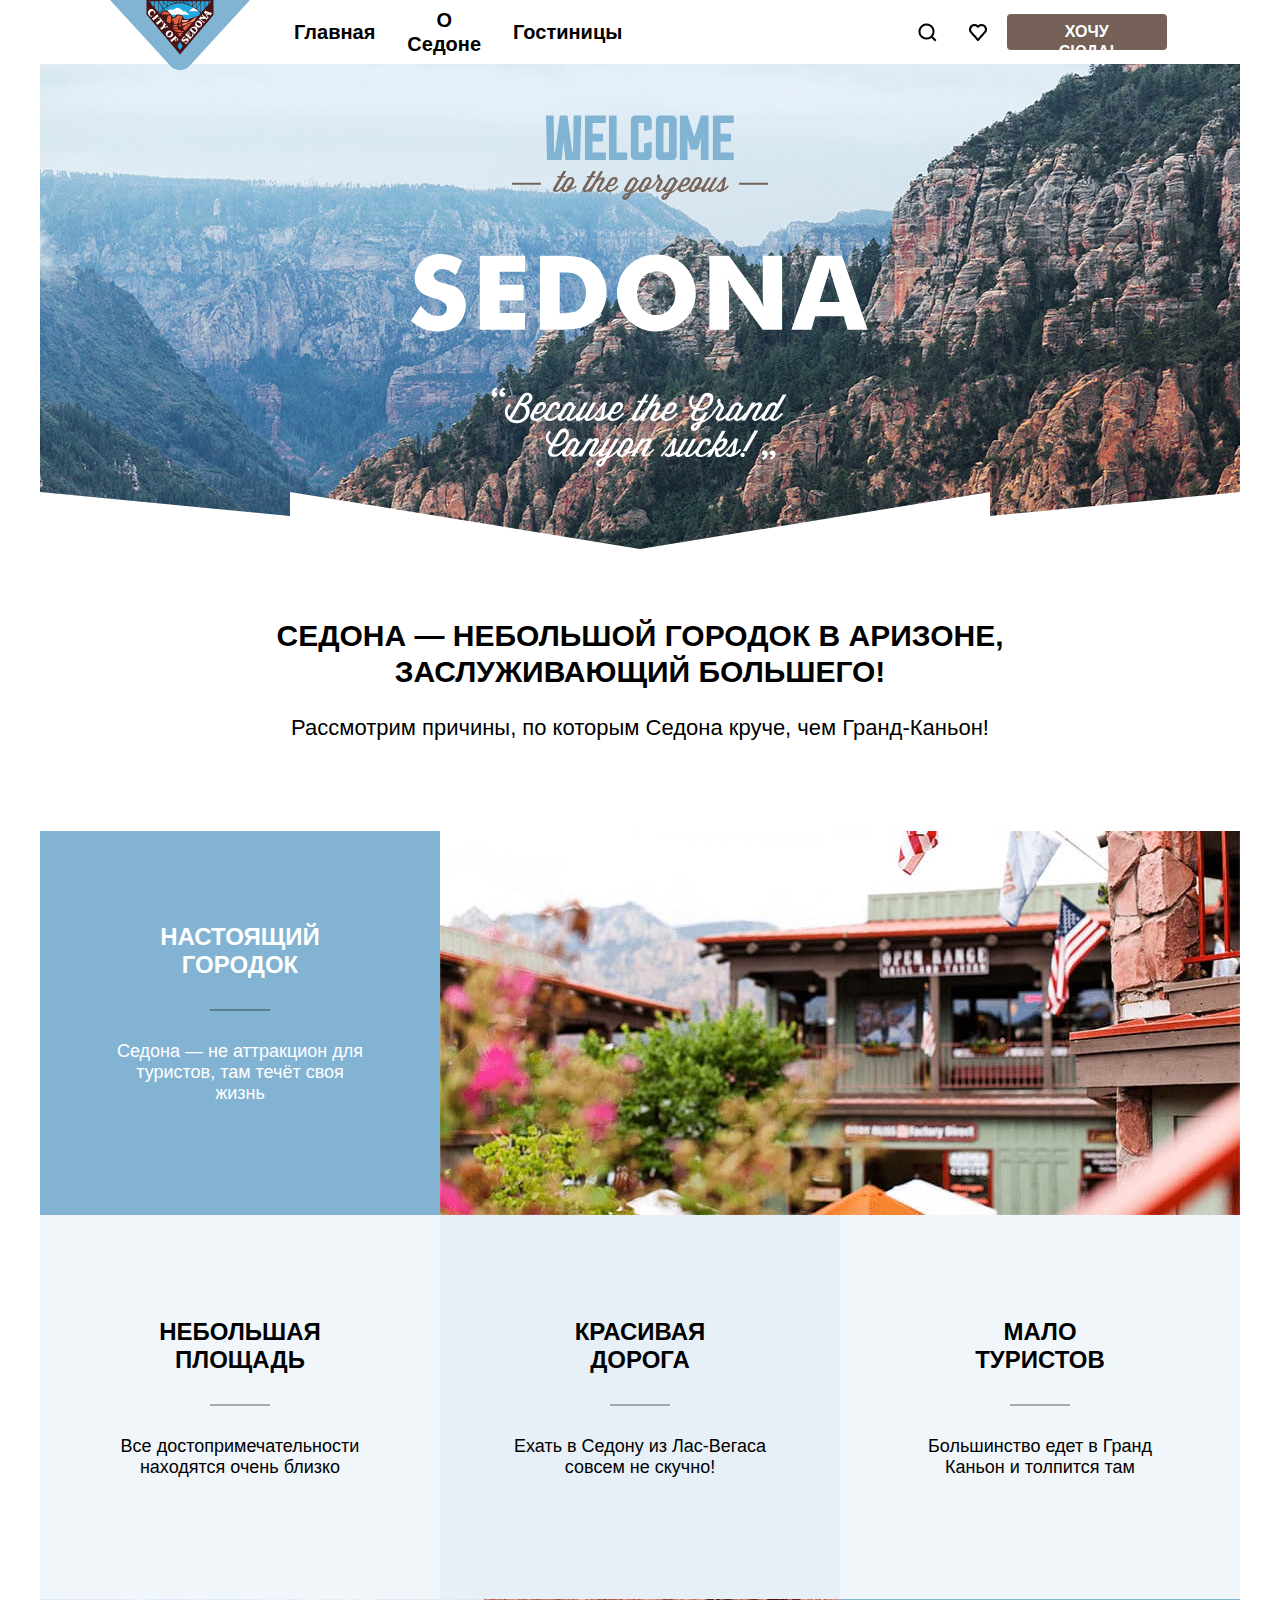
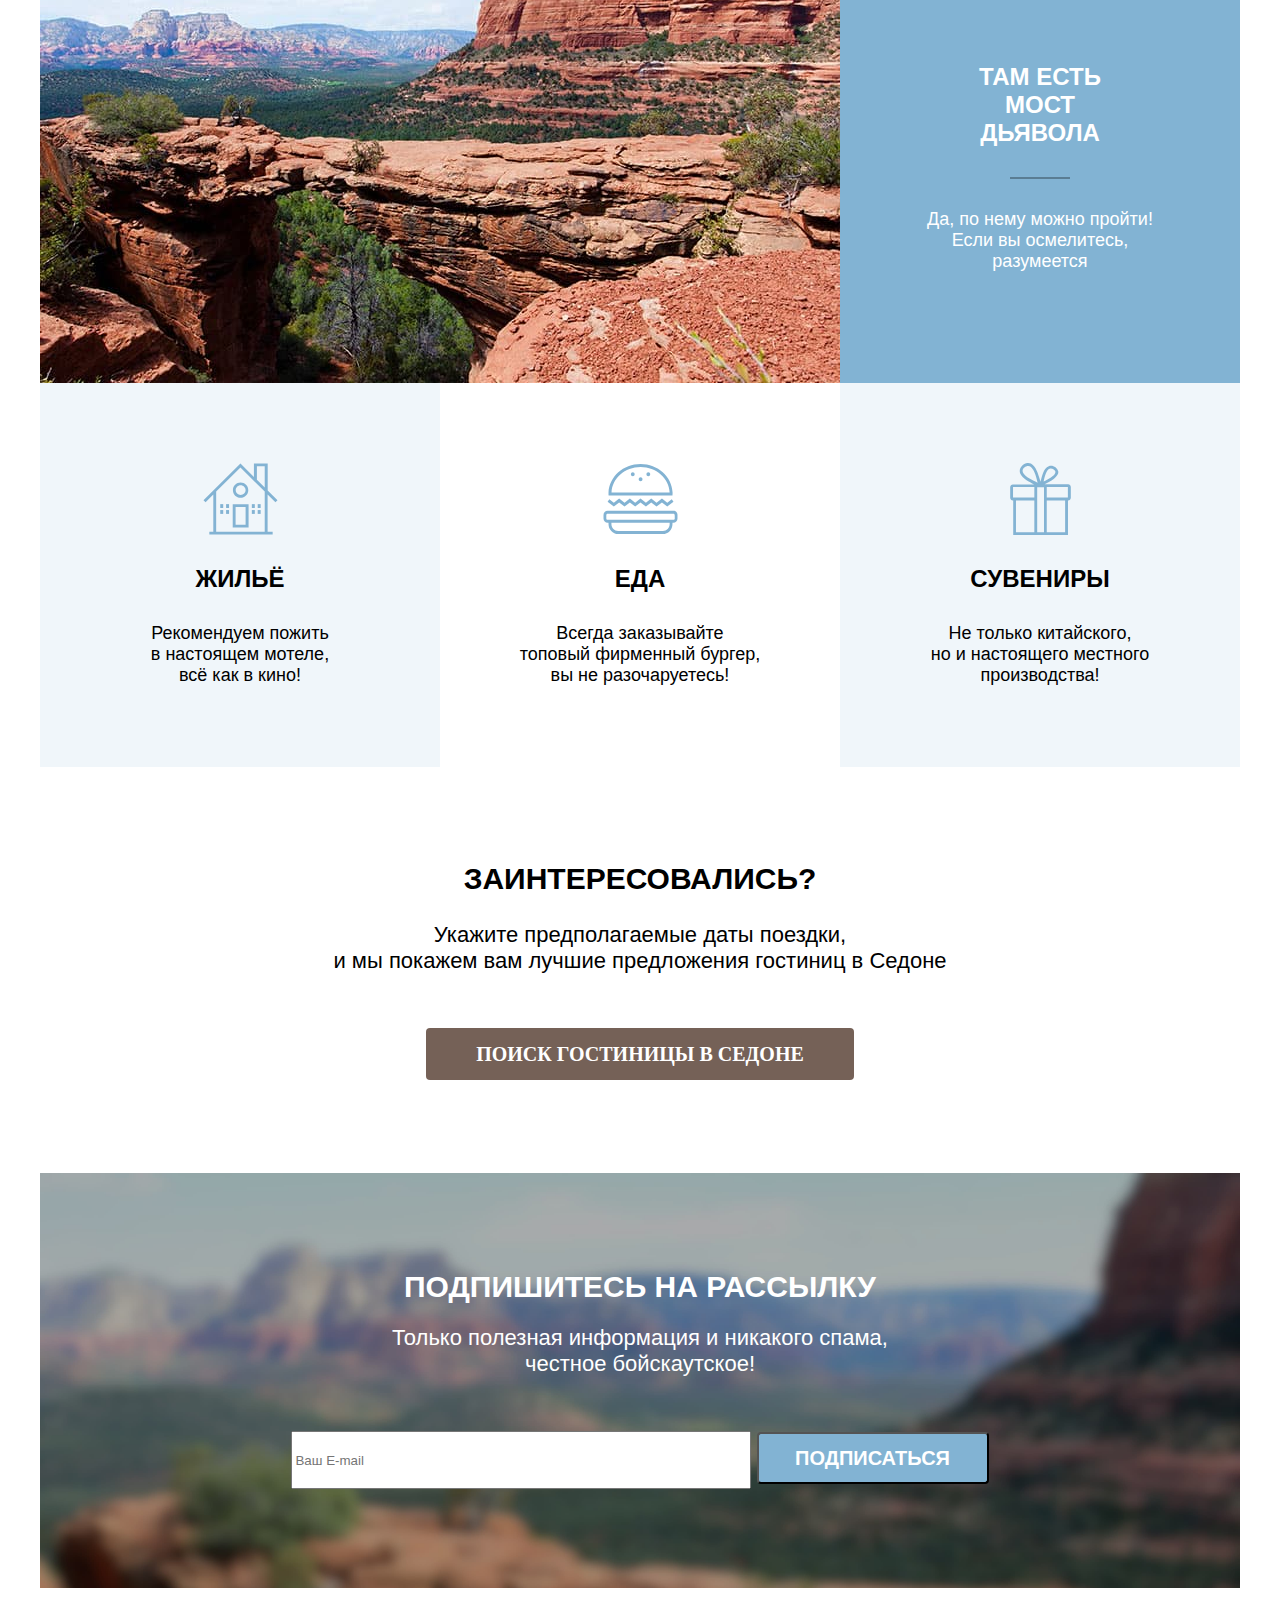
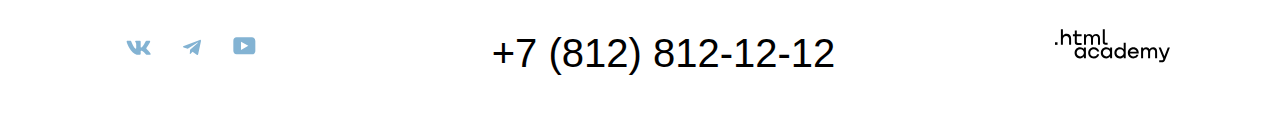
==== index.html @ 22ccc17e "декор" ====
<!DOCTYPE html>
<html lang="ru">

  <head>
    <meta charset="utf-8">
    <title>HTML Academy: Седона</title>
    <link rel="stylesheet" href="styles/styles.css">
  </head>

  <body>
    <div class="container">
      <header class="main-header">
        <nav class="navigation">
          <a class="navigation-logo" href="index.html">
            <img class="page-header-logo" src="images/logo.svg" width="140" height="70" alt="Логотип Седоны">
          </a>
          <ul class="navigation_list">
            <li class="navigation_item">
              <a class="navigation_link navigation_link_current" href="main_page.html">Главная</a>
            </li>
            <li class="navigation_item">
              <a class="navigation_link" href="abot_sedona.html">О Седоне</a>
            </li>
            <li class="navigation_item">
              <a class="navigation_link" href="catalog.html">Гостиницы</a>
            </li>

          </ul>
          <ul class="navigation_list navigation_user">
            <li class="navigation_item">
              <a class="navigation_link" href="#"> <span class="visually-hidden">Поиск</span></a>
            </li>
            <li class="navigation_item">
              <a class="navigation_link" href="#"><span class="visually-hidden">Избранное</span></a>
            </li>
            <li class="navigation_item">
              <a class="button_navigation_link" href="#">ХОЧУ СЮДА!</a>
            </li>

          </ul>
        </nav>
      </header>
      <main class="main-container main_index">
        <div class="page-container">
          <section class="main_index_logo">
            <h1 class="visually-hidden">Седона</h1>
            <img class="logo" src="images/welcome.svg" width="458" height="352" alt="Логотип Седона">
          </section>

          <div class="index-tagline">
            <h2 class="index-colum"> <b>Седона — небольшой городок в Аризоне,<br>
                заслуживающий большего!</b>
              <h2 class="index-colum-description">
                <p class="reason">Рассмотрим причины, по которым Седона круче, чем Гранд-Каньон!</p>
          </div>


          <section class="advantages">
            <h2 class="visually-hidden">Преимущества</h2>
            <ul class="advantages_list">

              <li class="advantages_item">
                <div class="real-city">
                  <h3 class="advantages-title-city">Настоящий городок</h3>
                  <div class="line"></div>
                  <p class="advantages_description-city">Седона — не аттракцион для <br> туристов, там течёт своя<br> жизнь
                  </p>
                </div>
                <img class="photo_of_sedona" src="images/photo_sedona.jpg" width="800" height="384"
                  alt="фото городка Седоны">
              </li>



              <li class="advantages_item little-square">
                <h3 class="advantages-title">Небольшая площадь</h3>
                <div class="line"></div>
                <p class="advantages_description">Все достопримечательности <br> находятся очень близко</p>
              </li>


              <li class="advantages_item road_advantages">
                <h3 class="advantages-title">Красивая дорога</h3>
                <div class="line"></div>
                <p class="advantages_description">Ехать в Седону из Лас-Вегаса <br> совсем не скучно!</p>
              </li>


              <li class="advantages_item ">
                <div class="tourists">
                  <h3 class="advantages-title">Мало туристов</h3>
                  <div class="line"></div>
                  <p class="advantages_description">Большинство едет в Гранд <br> Каньон и толпится там</p>
                </div>


              </li>




              <li class="advantages_item ">
                <img class="photo_of_canyon" src="images/photo_canyon.jpg" width="800" height="384"
                  alt="Фото  большого каньона">
                <div class="devil-bridge">
                  <h3 class="advantages-title-bridge">Там есть <br> мост дьявола</h3>
                  <div class="line"></div>
                  <p class="advantages_description-bridge">Да, по нему можно пройти!<br> Если вы осмелитесь,<br> разумеется</p>
                </div>
              </li>


              <li class="advantages_item housing">
                <img class="housing-icon" src="images/housing.svg" width="75px" height="72px">
                <h3 class="advantages-title-housing">Жильё</h3>
                <p class="advantages_description-housing">Рекомендуем пожить <br> в настоящем мотеле,<br> всё как в кино!</p>
              </li>


              <li class="advantages_item meel">
                <img class="meel-icon" src="images/food.svg" width="75px" height="72px">
                <h3 class="advantages-title-meel">Еда</h3>
                <p class="advantages_description-meel">Всегда заказывайте <br> топовый фирменный бургер,<br> вы не
                  разочаруетесь!
                </p>
              </li>

              <li class="advantages_item souvenir">
                <img class="souvenir-icon" src="images/souvenir.svg" width="75px" height="72px">
                <h3 class="advantages-title-souvenir">Сувениры</h3>
                <p class="advantages_description-souvenir">Не только китайского,<br> но и настоящего местного <br> производства!
                </p>
              </li>


            </ul>
          </section>
          <section class="button_search">
            <div class="index-colum"><b>Заинтересовались?</b></div>
            <div class="index-colum-description">Укажите предполагаемые даты поездки,<br> и мы покажем вам лучшие
              предложения гостиниц в Седоне</div>
            <a class="button_search_link" href="#">ПОИСК ГОСТИНИЦЫ В СЕДОНЕ</a>

          </section>

        </div>
    </div>
    </main>
    <footer class="page_footer">
      <section class="newsletter">
        <h2 class="page_footer_title">Подпишитесь на рассылку</h2>
        <p class="page_footer_description">Только полезная информация и никакого спама,<br> честное бойскаутское!</p>
        <form class="newsletter_form" action="https://echo.htmlacademy.ru/" method="post">
          <label for="newsletter-email"></label>
          <input class="field" placeholder="Ваш E-mail" type="email" name="newsletter-email" id="newsletter-email"
            required style="width:452px; height:52px;">
          <button class="button newsletter-button" type="submit">
            <span class="button-subscribe">Подписаться</span>
          </button>
        </form>

      </section>
      <div class="footer-contacts">
        <section class="contacts">
          <h2 class="page_footer_title visually-hidden">Контакты</h2>
          <ul class="contacts_list">
            <li class="contacts_item">
              <a class="navigation_link" href="#">
              <svg class="navigation-icon" aria-hidden="true" focusable="false" width="25" height="15" xmlns="http://www.w3.org/2000/svg">
                <path fill-rule="evenodd" clip-rule="evenodd" d="M24.1164 1.80445C24.2824 1.25845 24.1164 0.856445 23.3214 0.856445H20.6964C20.0284 0.856445 19.7204 1.20345 19.5534 1.58645C19.5534 1.58645 18.2184 4.78245 16.3274 6.85845C15.7154 7.46045 15.4374 7.65145 15.1034 7.65145C14.9364 7.65145 14.6854 7.46045 14.6854 6.91345V1.80445C14.6854 1.14845 14.5014 0.856445 13.9454 0.856445H9.81738C9.40038 0.856445 9.14938 1.16045 9.14938 1.44945C9.14938 2.07045 10.0954 2.21445 10.1924 3.96245V7.76045C10.1924 8.59345 10.0394 8.74444 9.70538 8.74444C8.81538 8.74444 6.65038 5.53345 5.36538 1.85945C5.11638 1.14445 4.86438 0.856445 4.19338 0.856445H1.56638C0.816382 0.856445 0.666382 1.20345 0.666382 1.58645C0.666382 2.26845 1.55638 5.65645 4.81138 10.1374C6.98138 13.1974 10.0364 14.8564 12.8194 14.8564C14.4884 14.8564 14.6944 14.4884 14.6944 13.8534V11.5404C14.6944 10.8034 14.8524 10.6564 15.3814 10.6564C15.7714 10.6564 16.4384 10.8484 17.9964 12.3234C19.7764 14.0724 20.0694 14.8564 21.0714 14.8564H23.6964C24.4464 14.8564 24.8224 14.4884 24.6064 13.7604C24.3684 13.0364 23.5184 11.9854 22.3914 10.7384C21.7794 10.0284 20.8614 9.26345 20.5824 8.88045C20.1934 8.38945 20.3044 8.17044 20.5824 7.73345C20.5824 7.73345 23.7824 3.30745 24.1154 1.80445H24.1164Z" fill="#83B3D3"/>
              </svg><span class="visually-hidden">ВК</span></a>
            </li>
            <li class="contacts_item">
              <a class="navigation_link" href="#">
              <svg class="navigation-icon" aria-hidden="true" focusable="false" width="18" height="16" xmlns="http://www.w3.org/2000/svg">
                <path d="M16.785 0.955705L0.840489 7.1042C-0.247661 7.54126 -0.241365 8.14828 0.640845 8.41897L4.73445 9.69597L14.2058 3.72014C14.6537 3.44766 15.0629 3.59424 14.7265 3.89281L7.05283 10.8183H7.05103L7.05283 10.8192L6.77045 15.0387C7.18413 15.0387 7.36669 14.8489 7.59871 14.625L9.58705 12.6915L13.7229 15.7464C14.4855 16.1664 15.0332 15.9506 15.2229 15.0405L17.9379 2.2453C18.2158 1.13107 17.5126 0.626562 16.785 0.955705Z" fill="#83B3D3"/>
              </svg><span class="visually-hidden">Телеграм</span></a>
            </li>
            <li class="contacts_item">
              <a class="navigation_link" href="#">
              <svg class="navigation-icon" aria-hidden="true" focusable="false" width="23" height="18" xmlns="http://www.w3.org/2000/svg">
                <path d="M18.9402 0.356445H3.50738C1.64668 0.356445 0.333252 1.9502 0.333252 3.75645V13.8502C0.333252 15.7627 1.64668 17.3564 3.50738 17.3564H19.1591C20.8009 17.3564 22.3333 15.7627 22.3333 13.9564V3.75645C22.1143 1.9502 20.8009 0.356445 18.9402 0.356445ZM7.99494 12.8939V4.81894L15.3283 8.85645L7.99494 12.8939Z" fill="#83B3D3"/>
              </svg><span class="visually-hidden">Ютуб</span></a>
            </li>

          </ul>
        </section>
        <section class="number">
          <h2 class="numer_phone visually-hidden">Контактный телефон</h2>
          <a class="contacts_phone" href="tel:+7812812-12-12">+7 (812) 812-12-12</a>
        </section>
        <section class="made_in">
          <h2 class="email visually-hidden">Создатель сайта</h2>
          <a href="https://htmlacademy.ru">
          <svg class="navigation-icon-academy" aria-hidden="true" focusable="false" width="115" height="34" xmlns="http://www.w3.org/2000/svg">
            <path d="M0 13.2564V15.8564H2.5V13.2564H0Z" fill="black"/>
<path d="M11.6 4.85645C10 4.85645 8.8 5.55645 8 6.55645H7.9V0.356445H5.9V15.8564H7.9V10.5564C7.9 8.45645 9.2 6.95645 11.2 6.95645C13 6.95645 14.1 8.35645 14.1 10.1564V15.8564H16.1V9.75644C16.2 6.75644 14.3 4.85645 11.6 4.85645Z" fill="black"/>
<path d="M26.6 5.15645H21.8V1.45645H19.8V5.25645H17.9V7.25645H19.8V13.2564C19.8 14.9564 20.8 15.9564 22.5 15.9564H26.6V13.9564H22.9C22.2 13.9564 21.8 13.5564 21.8 12.8564V7.15645H26.6V5.15645Z" fill="black"/>
<path d="M41.1 4.95645C39.5 4.95645 38.2 5.75644 37.6 7.05645H37.5C36.9 5.85645 35.7 4.95645 34.1 4.95645C32.7 4.95645 31.6 5.75645 31 6.75645H30.9V5.15645H29V15.7564H31V10.3564C31 8.35645 32 6.85645 33.6 6.85645C35.1 6.85645 36 7.85645 36 9.45645V15.7564H38V10.1564C38 7.75645 39.4 6.85645 40.6 6.85645C42.1 6.85645 43 7.85645 43 9.45645V15.7564H45V9.25644C45.1 6.75644 43.6 4.95645 41.1 4.95645Z" fill="black"/>
<path d="M47.8 13.0564C47.8 14.7564 48.8 15.7564 50.6 15.7564H52.6V13.7564H50.9C50.2 13.7564 49.8 13.3564 49.8 12.6564V0.356445H47.8V13.0564Z" fill="black"/>
<path d="M28.9 20.0564C28 18.9564 26.7 18.2564 25 18.2564C21.9 18.2564 19.6 20.5564 19.6 23.8564C19.6 27.1564 21.9 29.4564 25 29.4564C26.8 29.4564 28 28.6564 28.8 27.5564H28.9V29.1564H30.9V18.5564H28.9V20.0564ZM25.3 27.4564C23.1 27.4564 21.7 25.8564 21.7 23.8564C21.7 21.8564 23.1 20.2564 25.3 20.2564C27.5 20.2564 28.9 21.8564 28.9 23.8564C28.9 25.7564 27.5 27.4564 25.3 27.4564Z" fill="black"/>
<path d="M44.2 22.3564C43.7 19.9564 41.6 18.2564 38.8 18.2564C35.4 18.2564 33.2 20.7564 33.2 23.8564C33.2 26.9564 35.4 29.4564 38.8 29.4564C41.6 29.4564 43.7 27.6564 44.2 25.2564H42.1C41.7 26.5564 40.4 27.5564 38.8 27.5564C36.6 27.5564 35.2 25.9564 35.2 23.9564C35.2 21.9564 36.6 20.3564 38.8 20.3564C40.4 20.3564 41.6 21.3564 42.1 22.5564H44.2V22.3564Z" fill="black"/>
<path d="M55.1 20.0564C54.2 18.9564 52.9 18.2564 51.2 18.2564C48.1 18.2564 45.8 20.5564 45.8 23.8564C45.8 27.1564 48.1 29.4564 51.2 29.4564C53 29.4564 54.2 28.6564 55 27.5564H55.1V29.1564H57.1V18.5564H55.1V20.0564ZM51.5 27.4564C49.3 27.4564 47.9 25.8564 47.9 23.8564C47.9 21.8564 49.3 20.2564 51.5 20.2564C53.7 20.2564 55.1 21.8564 55.1 23.8564C55.1 25.7564 53.6 27.4564 51.5 27.4564Z" fill="black"/>
<path d="M68.7 20.1564C67.8 19.0564 66.5 18.2564 64.8 18.2564C61.7 18.2564 59.4 20.5564 59.4 23.8564C59.4 27.1564 61.6 29.4564 64.8 29.4564C66.5 29.4564 67.8 28.6564 68.6 27.6564H68.7V29.1564H70.7V13.7564H68.7V20.1564ZM65.1 27.4564C62.9 27.4564 61.5 25.8564 61.5 23.8564C61.5 21.8564 62.9 20.2564 65.1 20.2564C67.3 20.2564 68.7 21.8564 68.7 23.8564C68.6 25.8564 67.2 27.4564 65.1 27.4564Z" fill="black"/>
<path d="M78.3 18.2564C75 18.2564 72.8 20.7564 72.8 23.8564C72.8 26.8564 74.9 29.4564 78.3 29.4564C80.8 29.4564 82.8 28.1564 83.5 25.8564H81.4C80.9 26.8564 79.8 27.4564 78.4 27.4564C76.5 27.4564 75.1 26.1564 75 24.5564H83.8C84 20.9564 81.8 18.2564 78.3 18.2564ZM78.3 20.1564C80 20.1564 81.3 21.1564 81.6 22.7564H75.1C75.4 21.2564 76.6 20.1564 78.3 20.1564Z" fill="black"/>
<path d="M98.2 18.2564C96.6 18.2564 95.3 19.0564 94.6 20.2564H94.5C93.9 19.0564 92.7 18.2564 91.1 18.2564C89.7 18.2564 88.6 18.9564 88 20.0564V18.5564H86.1V29.1564H88.1V23.7564C88.1 21.7564 89.1 20.3564 90.7 20.2564C92.2 20.2564 93.1 21.2564 93.1 22.8564V29.1564H95.1V23.5564C95.1 21.1564 96.5 20.2564 97.7 20.2564C99.2 20.2564 100.1 21.2564 100.1 22.8564V29.1564H102.1V22.6564C102.2 20.0564 100.7 18.2564 98.2 18.2564Z" fill="black"/>
<path d="M109.4 27.3564L105.8 18.4564H103.6L108.4 30.0564C108.1 30.9564 107.7 31.2564 106.7 31.2564H104.2V33.2564H106.7C108.5 33.2564 109.5 32.4564 110.2 30.6564L114.9 18.4564H112.8L109.4 27.3564Z" fill="black"/>
          </svg><span class="visually-hidden">https://htmlacademy.ru</span></a>

        </section>
      </div>

    </footer>
    </div>





  </body>

</html>
---- styles/styles.css ----
@font-face {
  font-family: "PT Sans";
  font-style: normal;
  font-weight: 400;

  src: url("../fonts/ptsans-400.woff2") format("woff2");
  font-display: swap;

}

@font-face {
  font-family: "PT Sans";
  font-style: normal;
  font-weight: 700;
  src: url("../fonts/ptsans-700.woff2") format("woff2");
  font-display: swap;
}

html {
  height: 100%;
}

body {
  font-family: "PT Sans", sans-serif;
  font-size: 18px;
  line-height: 21px;
  color: black;
  background: white;
  display: flex;
  flex-direction: column;
  margin: 0;
  min-height: 100%;
}

.main-container {
  flex-grow: 1;
}

.container {
  margin: 0 auto;
  width: 1200px;
}

.main-header {
  background: white;
  color: black;
  display: flex;
  width: 1200px;
  height: 64px;
  justify-content: space-between;
}

.visually-hidden {
  position: absolute;
  width: 1px;
  height: 1px;
  margin: -1px;
  padding: 0;
  border: 0;
  clip: rect(0 0 0 0);
  overflow: hidden;
}

.navigation {
  display: flex;
  width: 1200px;
}

.navigation-logo {
  display: block;
  margin-right: 44px;
  margin-left: 70px;


}

.navigation_list {
  padding: 20px 0px 20px 0px;
  margin: 0;
  width: 339px;
  display: flex;
  justify-content: space-around;
  align-items: center;
  margin-right: auto;
  list-style-type: none;
}

.navigation_user {
  padding: 24px 0px 24px 0px;
  margin-left: auto;
  width: 268px;
  margin-right: 70px;


}

.navigation_user .navigation_link {
  min-width: 44px;
  min-height: 64px;
}

.navigation_link {
  font-family: "PT Sans", sans-serif;
  font-size: 20px;
  font-weight: 700;
  line-height: 24px;
  color: inherit;
  text-decoration: none;
  text-transform: capitalize;
  background-color: white;
  text-align: center;
  display: block;
  margin: 20px 16px;
}

.navigation_link_current {
  margin-left: 0px;
}

.navigation_user .navigation_item:nth-child(1) .navigation_link {
  background-image: url("/images/Vector_search.png");
  background-repeat: no-repeat;
  background-position: center;
  padding: 0;
  margin: 0;

}

.navigation_user .navigation_item:nth-child(2) .navigation_link {
  background-image: url("/images/Vector_heart.png");
  background-repeat: no-repeat;
  background-position: center;
  padding: 0;
  margin: 0;

}


.button_navigation_link {
  width: 160px;
  height: 36px;
  display: block;
  box-sizing: border-box;
  border-radius: 4px;
  background-color: #756157;
  color: white;
  text-decoration: none;
  font-family: 'PT Sans' sans-serif;
  font-weight: 700;
  font-size: 16px;
  line-height: 20px;
  text-align: center;
  vertical-align: center;
  padding: 8px 34px;

}

.button_navigation_link:hover {
  background-color: #615048;
}

.button_navigation_link:focus {
  background-color: #615048;
}

.button_navigation_link:active {
  background-color: #756157;
  color: rgba(255, 255, 255, 0.3);
}

.button_navigation_link:disabled {
  background-color: #E5E5E5;
  color: #FFFFFF;
}

.main_index_logo {
  background-image: url(../images/Vector-button-new.svg), url("../images/index.jpg");
  background-color: black;
  background-position: center bottom, center;
  background-repeat: no-repeat, no-repeat;
  width: 1200px;
  height: 485px;
  display: block;
  margin: 0 auto;

}

.page-container {
  margin: 0 auto;
  width: 1200px;
}

.logo {
  margin: 51px 371px 82px;
}

.index-tagline {
  width: 1200px;
  display: flex;
  flex-direction: column;
  justify-content: center;
  margin-top: 69px;
  margin-bottom: 90px;
}

.advantages {
  display: flex;
  width: 1200px;

}

.line {
  border-bottom: solid 2px rgba(0, 0, 0, 0.3);
  width: 60px;
  padding-top: 30px;


}

.advantages_list {
  margin: 0;
  padding: 0;
  list-style: none;
  flex-direction: row;
  width: 1200px;
  flex-wrap: wrap;
  display: flex;
}

.advantages_item {
  display: flex;
  align-items: flex-end;
  justify-content: flex-end;
}


.advantages-title {
  font-family: "PT Sans", sans-serif;
  font-style: normal;
  font-weight: 700;
  font-size: 24px;
  line-height: 28px;
  text-transform: uppercase;
  text-align: center;
  vertical-align: Top;
  width: 175px;
  margin: 0;
  padding: 0;
  margin-top: 103px;
}

.advantages-title-city {
  font-family: "PT Sans", sans-serif;
  font-style: normal;
  font-weight: 700;
  font-size: 24px;
  line-height: 28px;
  text-transform: uppercase;
  text-align: center;
  vertical-align: Top;
  width: 175px;
  margin: 0;
  padding: 0;
  margin-top: 92px;

}

.advantages_description-city {
  font-family: "PT Sans", sans-serif;
  font-style: normal;
  font-weight: 400;
  font-size: 18px;
  line-height: 21px;
  text-align: center;
  vertical-align: Top;
  margin-top: 30px;
  margin-bottom: 111px;

}

.advantages-title-bridge {
  font-family: "PT Sans", sans-serif;
  font-style: normal;
  font-weight: 700;
  font-size: 24px;
  line-height: 28px;
  text-transform: uppercase;
  text-align: center;
  vertical-align: Top;
  width: 175px;
  margin: 0;
  padding: 0;
  margin-top: 92px;

}

.advantages_description-bridge {
  font-family: "PT Sans", sans-serif;
  font-style: normal;
  font-weight: 400;
  font-size: 18px;
  line-height: 21px;
  text-align: center;
  vertical-align: Top;
  margin-top: 30px;
  margin-bottom: 111px;

}

.advantages_description {
  font-family: "PT Sans", sans-serif;
  font-style: normal;
  font-weight: 400;
  font-size: 18px;
  line-height: 21px;
  text-align: center;
  vertical-align: Top;
  margin-top: 30px;
  margin-bottom: 121px;
}

.advantages-title-housing {
  font-family: "PT Sans", sans-serif;
  font-style: normal;
  font-weight: 700;
  font-size: 24px;
  line-height: 28px;
  text-transform: uppercase;
  text-align: center;
  width: 175px;
  margin: 0;
  padding: 0;
  margin-top: 30px;

}

.advantages_description-housing {
  font-family: "PT Sans", sans-serif;
  font-style: normal;
  font-weight: 400;
  font-size: 18px;
  line-height: 21px;
  text-align: center;
  vertical-align: Top;
  margin-top: 30px;
  margin-bottom: 81px;

}

.advantages-title-meel {
  font-family: "PT Sans", sans-serif;
  font-style: normal;
  font-weight: 700;
  font-size: 24px;
  line-height: 28px;
  text-transform: uppercase;
  text-align: center;
  vertical-align: Top;
  width: 175px;
  text-align: center;
  margin: 0;
  padding: 0;
  margin-top: 30px;

}

.advantages_description-meel {
  font-family: "PT Sans", sans-serif;
  font-style: normal;
  font-weight: 400;
  font-size: 18px;
  line-height: 21px;
  text-align: center;
  vertical-align: Top;
  margin-top: 30px;
  margin-bottom: 81px;

}

.advantages-title-souvenir {
  font-family: "PT Sans", sans-serif;
  font-style: normal;
  font-weight: 700;
  font-size: 24px;
  line-height: 28px;
  text-transform: uppercase;
  text-align: center;
  vertical-align: Top;
  width: 175px;
  text-align: center;
  margin: 0;
  padding: 0;
  margin-top: 30px;

}

.advantages_description-souvenir {
  font-family: "PT Sans", sans-serif;
  font-style: normal;
  font-weight: 400;
  font-size: 18px;
  line-height: 21px;
  text-align: center;
  vertical-align: Top;
  margin-top: 30px;
  margin-bottom: 81px;

}

.meel {
  background: white;
  width: 400px;
  height: 384px;
  display: flex;
  flex-direction: column;
  justify-content: flex-end;
  align-items: center;
}



.photo_of_sedona {
  margin-right: 0;
}

.real-city {
  background: #82B3D3;
  width: 400px;
  height: 384px;
  color: white;
  display: flex;
  flex-direction: column;
  justify-content: center;
  align-items: center;
}

.devil-bridge {
  background: #82B3D3;
  width: 400px;
  height: 384px;
  color: white;
  display: flex;
  flex-direction: column;
  justify-content: flex-end;
  align-items: center;

}

.tourists {
  background: rgba(131, 179, 211, 0.12);
  width: 400px;
  height: 384px;
  display: flex;
  flex-direction: column;
  justify-content: flex-end;
  align-items: center;

}

.housing {
  background: rgba(131, 179, 211, 0.12);
  width: 400px;
  height: 384px;
  display: flex;
  flex-direction: column;
  justify-content: flex-end;
  align-items: center;

}

.souvenir {
  background: rgba(131, 179, 211, 0.12);
  width: 400px;
  height: 384px;
  display: flex;
  flex-direction: column;
  justify-content: flex-end;
  align-items: center;

}

.little-square {
  background: rgba(131, 179, 211, 0.12);
  width: 400px;
  height: 384px;
  display: flex;
  flex-direction: column;
  justify-content: flex-end;
  align-items: center;

}

.road_advantages {
  background: rgba(131, 179, 211, 0.2);
  width: 400px;
  height: 384px;
  display: flex;
  flex-direction: column;
  justify-content: flex-end;
  align-items: center;

}

.index-colum {
  font-family: "PT Sans", sans-serif;
  font-style: normal;
  font-weight: 700;
  font-size: 30px;
  line-height: 36px;
  text-align: center;
  text-transform: uppercase;
  color: black;
  margin: 0;
  padding: 0;
}

.index-colum-description {
  font-family: "PT Sans", sans-serif;
  font-style: normal;
  font-weight: 400;
  font-size: 22px;
  line-height: 26px;
  text-align: center;
  color: black;
  margin: 0;
  margin-top: 25px;
  padding: 0;
}

.reason {
  margin: 0;
  padding: 0;
}

.button_search {
  align-items: center;
  text-align: center;
  width: 1200px;
  min-height: 406px;
  display: flex;
  flex-direction: column;
  align-items: center;
  justify-content: center;

}

.button_search_link {
  color: white;
  background-color: #756157;
  margin-top: 54px;
  padding: 8px 50px;
  font-weight: 700;
  text-decoration: none;
  border-radius: 4px;
  background-size: cover;
  cursor: pointer;
  font-family: 'PT Sans';
  font-style: normal;
  font-size: 20px;
  line-height: 36px;
}

.button_search_link:hover {
  background-color: #615048;
}

.button_search_link:focus {
  background-color: #615048;
}

.button_search_link:active {
  background-color: #756157;
  color: rgba(255, 255, 255, 0.3);
}

.button_search_link:disabled {
  background-color: #E5E5E5;
  color: #FFFFFF;
}

.newsletter {
  text-align: center;
  color: white;
  background-image: url("../images/background_subscribe.jpg");
  background-color: black;
  width: 1200px;
  min-height: 415px;
  margin: 0 auto;
  display: flex;
  flex-direction: column;
  align-items: center;
  background-size: cover;
}

.newsletter_form {
  margin-top: 54px;
}

.newsletter-button {
  width: 232px;
  height: 52px;
  background-color: #82B3D3;
  color: white;
  border-radius: 4px;
  font-family: "PT Sans" sans-serif;
  font-style: 700;
  font-size: 20px;
  line-height: 36px;
  text-align: center;
  vertical-align: center;
}

.newsletter-button:hover {
  background-color: #68A2CA;
  color: #FFFFFF;
}

.newsletter-button:focus {
  background-color: #68A2CA;
  color: #FFFFFF;
}

.newsletter-button:active {
  background-color: #82B3D3;
  color: rgba(255, 255, 255, 0.3);
}

.newsletter-button:disabled {
  background-color: #E5E5E5;
  color: #FFFFFF;
}

.page_footer_title {
  font-family: "PT Sans", sans-serif;
  font-style: normal;
  font-weight: 700;
  font-size: 30px;
  line-height: 36px;
  text-transform: uppercase;
  margin: 0;
  margin-top: 96px;
}

.page_footer_description {
  font-family: "PT Sans", sans-serif;
  Weight: 400px;
  font-size: 22px;
  line-height: 26px;
  text-align: center;
  margin: 0;
  margin-top: 20px;

}

.button-subscribe {
  font-family: "PT Sans", sans-serif;
  font-weight: 700;
  font-size: 20px;
  line-height: 36px;
  text-align: center;
  color: white;
  border-style: none;
  text-transform: uppercase;
}

.footer-contacts {
  align-items: center;
  text-align: center;
  display: flex;
  width: 1200px;
  min-height: 120px;
  margin: 0 auto;
  justify-content: space-between;
}

.contacts {
  margin-left: 70px;
}

.contacts_list {
  display: flex;
  margin: 0;
  padding: 0;
  list-style: none;
}

.contacts_item {
  min-width: 47px;
  min-height: 40px;
}

.number {
  align-items: center;
  text-align: center;
  text-decoration-line: none;
  color: black;
}

.contacts_phone {
  font-family: "PT Sans" sans-serif;
  font-style: regular;
  font-size: 40px;
  line-height: 40px;
  text-align: center;
  vertical-align: top;
  color: black;
  display: block;
  margin-top: 45px;
  margin-bottom: 35px;
  text-decoration: none;

}

.made_in {
  align-items: center;
  text-align: center;
  color: black;
  margin-right: 70px;
}


.main-filter-hotel {
  background-image: url("../images/background_catalog.jpg");
  background-color: black;
  background-repeat: no-repeat;
  color: white;
  width: 1200px;
  height: 412px;
  background-size: cover;
  margin: 0 auto;

}

.title-filter {
  font-family: 'PT Sans';
  font-style: normal;
  font-weight: 700;
  font-size: 60px;
  line-height: 78px;
  margin: 0;
  padding-top: 35px;
  padding-left: 70px;

}

.breadcumbs {
  font-family: "PT Sans";
  Font-size: 16px;
  Line-height: 21px;
  text-align: Left;
  vertical-align: Top;
  color: white;
  display: flex;
  width: 114px;
  height: 21px;
  margin: 0;
  padding-top: 8px;
  padding-left: 70px;
  list-style-type: none;
}

.breadcumbs-link{
  margin-right: 28px;


}
.arrow{
background-image: url(/images/Vector_arrow.png);
background-repeat: no-repeat;


.inner-header a {
  font-family: 'PT Sans';
  font-style: normal;
  font-weight: 400;
  font-size: 16px;
  line-height: 21px;
  color: white;
}

.control {
  font-family: 'PT Sans';
  font-style: normal;
  font-weight: 400;
  font-size: 18px;
  line-height: 23px;
  text-align: left;
  vertical-align: top;
  margin-left: 16px;
}

.catalog-filter-title {
  font-family: 'PT Sans';
  font-style: normal;
  font-weight: 700;
  font-size: 20px;
  line-height: 24px;
  text-transform: capitalize;
  text-align: left;
  vertical-align: top;
  margin: 0;
  padding: 0;
  margin-bottom: 32px;

}

.catalog-filter {
  display: flex;
  margin-left: 70px;
}

.catalog-filter-list {
  margin: 0;
  padding: 0;
  list-style-type: none;
  display: flex;
  flex-direction: column;
  gap: 16px;
  font-family: 'PT Sans' sans-serif;
  font-style: normal;
  font-weight: 400;
  font-size: 18px;
  line-height: 23px;
}

.catalog-filter-infra {
  display: flex;
  padding: 0;
  margin: 0;
  margin-right: 70px;
  border-style: none;

}

.catalog-filter-housing {
  display: flex;
  padding: 0;
  margin: 0;
  border-style: none;
  width: 150px;
}



.filter-price {
  display: flex;
  margin: 0;
  padding: 0;
  margin-left: 140px;
  flex-direction: column;
  width: 288px;
  margin-right: 70px;
}


.form-price {
  display: flex;
  width: 288px;
  flex-wrap: wrap;
}

.price {
  display: flex;
  width: 143px;
  height: 48px;
  padding: 0;
  margin: 0;
  justify-content: flex-start;
  gap: 2px;
  font-family: 'PT Sans';
  font-style: normal;
  font-weight: 400;
  font-size: 18px;
  line-height: 21px;
  text-align: left;
  color: black;
  margin-bottom: 48px;
}

.catalog-hotels {
  display: flex;
  margin: 0;
  padding: 0;
  margin-top: 40px;
}

.button-show {
  background-color: #82B3D3;
  width: 191px;
  height: 36px;
  font-family: "PT Sans", sans-serif;
  font-weight: 700;
  font-size: 16px;
  line-height: 20px;
  text-align: center;
  vertical-align: center;
  color: white;
  margin-top: 56px;
  margin-bottom: 32px;
  cursor: pointer;
  border-radius: 4px;
  border: none;
}

.button-show:hover {
  background-color: #68A2CA;
}

.button-show:focus {
  background-color: #82B3D3;

}



.button-show:active {
  background-color: #68A2CA;
  color: rgba(255, 255, 255, 0.3);
}

.button-show:disabled {
  background-color: #E5E5E5;
  ;
  color: white;
}

.button-reset {
  background-color: transparent;
  width: 191px;
  height: 36px;
  font-family: "PT Sans", sans-serif;
  font-weight: 700;
  font-size: 16px;
  line-height: 20px;
  text-align: center;
  vertical-align: center;
  color: white;
  cursor: pointer;
  border: none;



}

.button-reset:hover {
  opacity: 0.5;
}

.button-reset:focus {
  color: white;
}

.button-reset:active {
  opacity: 0.3;
}

.button-reset:disabled {
  opacity: 0.2;
}




.control-input {
  width: 20px;
  height: 20px;
  corner-radius: 4px;
  margin: 0;
  padding: 0;
}

.title-result-filter {
  font-family: "PT Sans", sans-serif;
  font-weight: 700;
  font-size: 30px;
  line-height: 36px;
  color: black;
  min-width: 338px;
  min-height: 36px;
  margin: 0;
  padding: 0;
  margin: 56px 200px 46px 70px;


}

.result_filter {
  display: flex;
  width: 1200px;

}

.sorting-result {
  display: flex;
}

.sorting-button {
  display: flex;
  margin-left: 74px;
  align-items: center;
  gap: 8px;
}

option {
  font-family: 'PT Sans' sans-serif;
  font-style: normal;
  font-weight: 400;
  font-size: 18px;
  line-height: 21px;

}

.sorting-result .button {
  font-family: 'PT Sans';
  font-style: normal;
  font-weight: 700;
  font-size: 16px;
  line-height: 20px;
  align-items: center;
  text-align: center;
  text-transform: uppercase;
  border-color: black;
  width: 48px;
  height: 48px;
  border: 2px solid #E5E5E5;
  border-radius: 4px;
  display: flex;
  flex-direction: column;
  justify-content: center;
  box-sizing: border-box;

  padding: 14px 12px;
  gap: 10px;
}

.sorting-result .button:hover{
  border: 2px solid #000000;
}
.sorting-result .button:focus{
  border: 2px solid #68A2CA;
}
.sorting-result .button:active{
  border: 2px solid #000000;
}
.sorting-result .button-light{
  border: 2px solid #000000;
}




.hotel_list {
  display: flex;
  flex-wrap: wrap;
  padding: 0;
  margin: 0;
  margin-bottom: 60px;
  margin-left: 70px;
}



.select-control {
  font-style: normal;
  font-weight: 400;
  font-size: 18px;
  line-height: 21px;
  color: #333333;
  margin-top: 50px;
  margin-bottom: 40px;
  box-sizing: border-box;
  display: flex;
  justify-content: space-between;
  align-items: center;
  padding: 14px 20px;
  gap: 94px;
  width: 292px;
  height: 49px;
  border: 2px solid #E5E5E5;
  border-radius: 4px;

}

.hotel_card_title {
  font-family: 'PT Sans';
  font-style: normal;
  font-weight: 700;
  font-size: 24px;
  line-height: 28px;
  color: black;
  margin: 0;
  margin-bottom: 16px;
  text-decoration: none;
}

.hotel_card_link {
  text-decoration: none;
}

.hotel_card-image {
  margin-bottom: 16px;
}

.description-hotel {
  display: flex;
  flex-direction: column;
  width: 300px;
  flex-wrap: wrap;
}


.name-and-price {
  display: flex;
  width: 300px;
  justify-content: space-between;
  font-style: normal;
  font-weight: 400;
  font-size: 18px;
  line-height: 21px;
  min-height: 21px;
  gap: 20px;
  margin-bottom: 16px;
}

.price-hotel {
  font-weight: 400;

}


.button-hotel {
  display: flex;
  width: 300px;
  gap: 20px;
  margin-bottom: 16px;
}

.rating-hotel {
  display: flex;
  width: 300px;
  justify-content: space-between;

}

.accomodation {
  font-family: 'PT Sans';
  font-style: normal;
  font-weight: 400;
  font-size: 18px;
  line-height: 21px;
  color: black;
}


.rating_score_button {
  font-family: 'PT Sans';
  font-style: normal;
  font-weight: 400;
  font-size: 16px;
  line-height: 20px;
  text-align: center;
  text-transform: uppercase;
  color: black;
  width: 140px;
  height: 37px;
  background-color: #F2F2F2;
  border-radius: 4px;
  text-decoration: none;
  display: flex;
  flex-direction: row;
  align-items: center;
  align-content: center;
  justify-content: center;
  padding: 0;
  white-space: nowrap;
}

.hotel_card {
  display: flex;
  width: 300px;
  padding: 20px;
  margin-right: 20px;
  margin-bottom: 20px;
  flex-direction: column;
  align-items: center;
  border: 1px solid #E6E6E6;
  border-radius: 4px;
}

.hotel_card:nth-child(3n) {
  margin-right: 0px;

}

.add_button {
  min-width: 140px;
  min-height: 36px;
  background-color: #756157;
  border-radius: 4px;
  color: white;
  font-style: normal;
  font-weight: 700;
  font-size: 16px;
  line-height: 20px;
  text-decoration: none;
  display: flex;
  flex-direction: row;
  align-items: center;
  align-content: center;
  justify-content: center;
  text-transform: uppercase;
  padding: 0;
  white-space: nowrap;
}
.add_button:hover{
  background: #615048;
}
.add_button:focus{
  background: #615048;
}
.add_button:active{
  background: #756157;
  color: rgba(255, 255, 255, 0.3);
}
.add_button:disabled{
  background: #E5E5E5;
}

.favorite_button {
  min-width: 140px;
  min-height: 36px;
  background-color: #82B3D3;
  border-radius: 4px;
  color: white;
  font-style: normal;
  font-weight: 700;
  font-size: 16px;
  line-height: 20px;
  text-decoration: none;
  display: flex;
  flex-direction: row;
  align-items: center;
  align-content: center;
  justify-content: center;
  text-transform: uppercase;
  padding: 0;
  white-space: nowrap;

}
.favorite_button:hover{
  background-color: #68A2CA;
}
.favorite_button:focus{
  background-color: #68A2CA;
}
.favorite_button:active{
  background-color: #82B3D3;
  color: rgba(255, 255, 255, 0.3);
}
.favorite_button:disabled{
  background-color: #E5E5E5;
  color: #FFFFFF;
}

 .favorite_button_current {
  min-width: 140px;
  min-height: 36px;
  background-color: #7DB54F;
  border-radius: 4px;
  color: white;
  font-style: normal;
  font-weight: 700;
  font-size: 16px;
  line-height: 20px;
  text-decoration: none;
  display: flex;
  flex-direction: row;
  align-items: center;
  align-content: center;
  justify-content: center;
  text-transform: uppercase;
  padding: 0;
  white-space: nowrap;

}
.favorite_button_current:hover{
  background-color: #6C9E42;
}
.favorite_button_current:focus{
  background-color: #6C9E42;
}
.favorite_button_current:active{
  background-color: #7DB54F;
  color: rgba(255, 255, 255, 0.3);
}
.favorite_button_current:disabled{
  background-color: #E5E5E5;
  color: white;
}



.pagination-link{
  color: white;
  background-color: #82B3D3;
  border-radius: 4px;
  display: flex;
  align-items: center;
  text-transform: uppercase;
  font-family: 'PT Sans';
  font-style: normal;
  font-weight: 700;
  font-size: 20px;
  line-height: 36px;
  text-decoration: none;
  justify-content: center;
  width: 60px;
  height: 60px;
}

.pagination-link:hover{
  background-color: #68A2CA;
  border: 1px solid #82B3D3;
  border-radius: 4px;

}

.pagination-link:active{
  background-color: #82B3D3;
  border-radius: 4px;
  opacity: 0.3;

}

.pagination-current{
  background-color: #F2F2F2;
  color: black;
  border-radius: 4px;
  display: flex;
  align-items: center;
  text-transform: uppercase;
  font-family: 'PT Sans';
  font-style: normal;
  font-weight: 700;
  font-size: 20px;
  line-height: 36px;
  text-decoration: none;
  justify-content: center;
}
.pagination-current:hover{
  background-color: #F2F2F2;
  color: black;
  border-radius: 4px;
  display: flex;
  align-items: center;
  text-transform: uppercase;
  font-family: 'PT Sans';
  font-style: normal;
  font-weight: 700;
  font-size: 20px;
  line-height: 36px;
  text-decoration: none;
  justify-content: center;
}
.pagination-current:active{
  background-color: #F2F2F2;
  color: black;
  border-radius: 4px;
  display: flex;
  align-items: center;
  text-transform: uppercase;
  font-family: 'PT Sans';
  font-style: normal;
  font-weight: 700;
  font-size: 20px;
  line-height: 36px;
  text-decoration: none;
  justify-content: center;
}


.pagination {
  display: flex;
  width: 400px;
  height: 60px;
  list-style-type: none;
  justify-content: space-around;
  margin: 0;
  padding: 0;
  margin-bottom: 60px;
  margin-left: 70px;


}



.pagination-link:not(:last-child) {
  margin-right: 8px;

}

.page-footer-container {
  display: flex;
  flex-direction: column;
  width: 1200px;
}
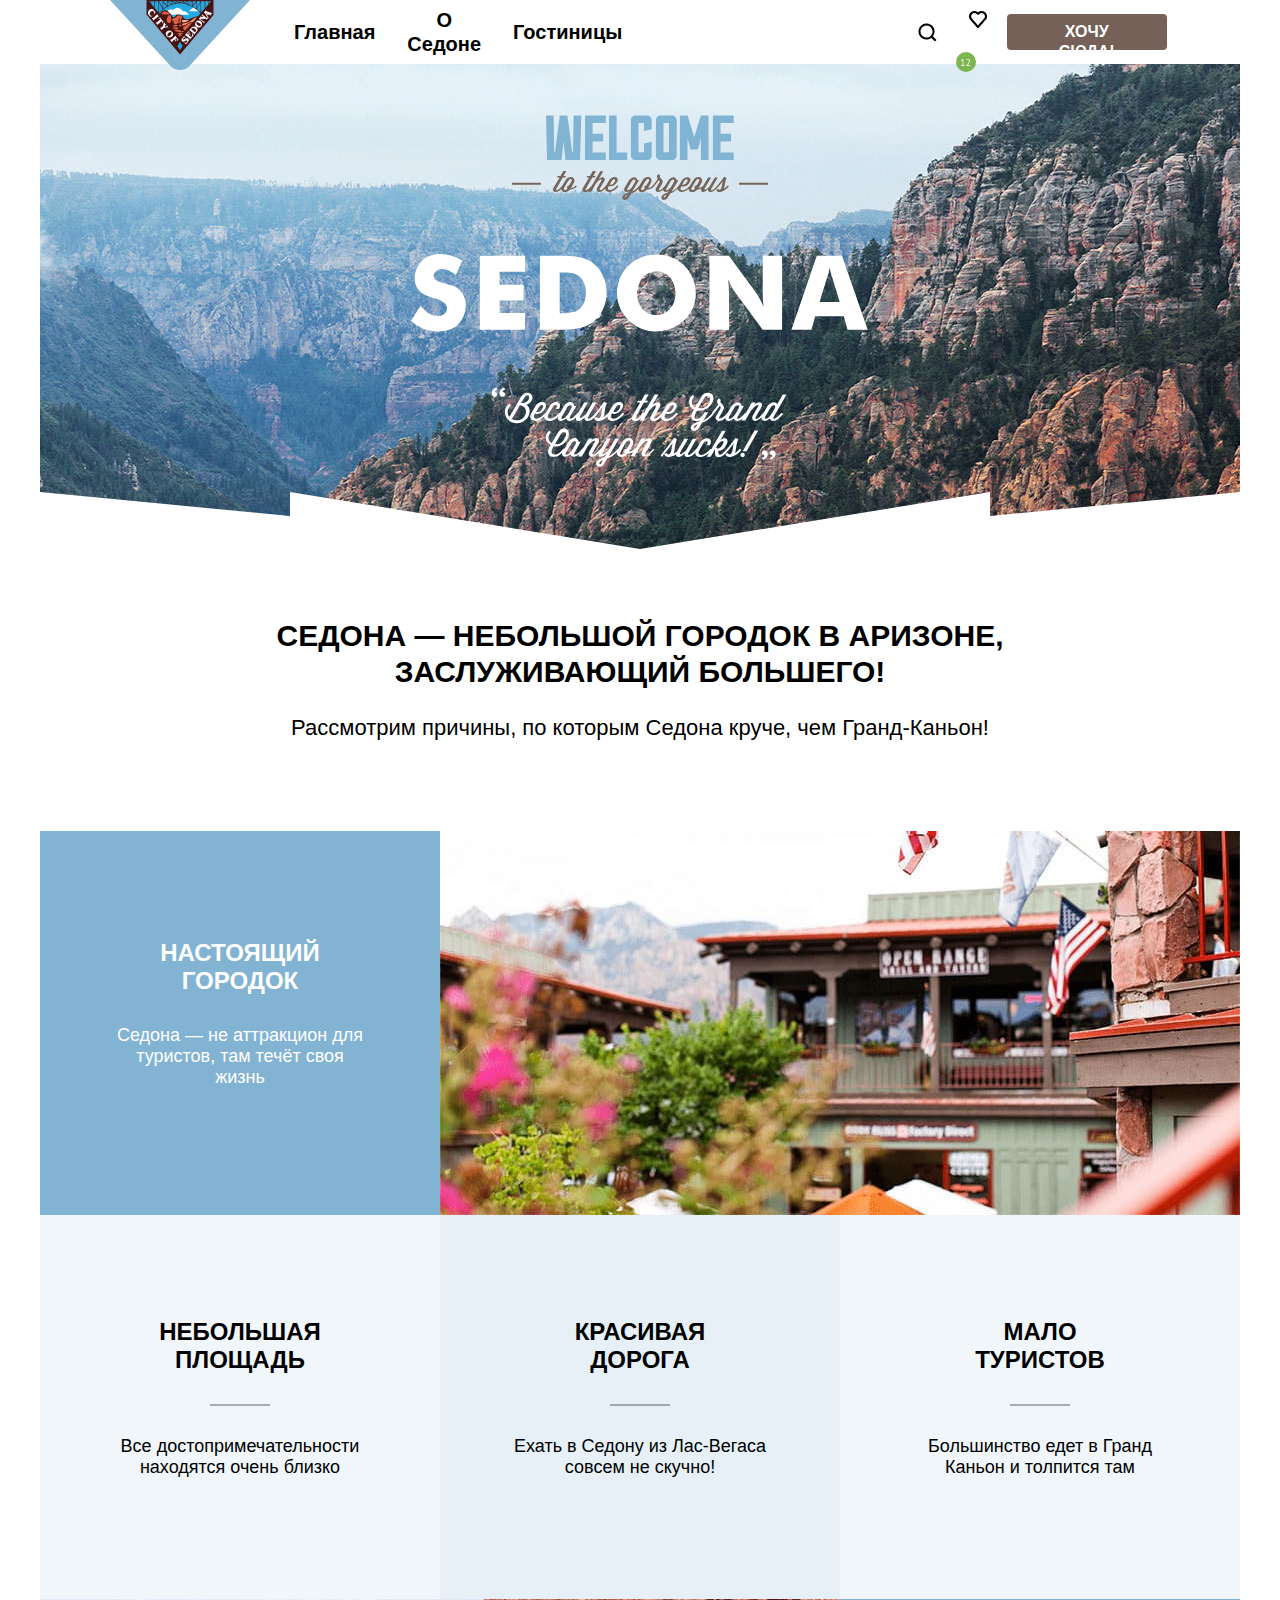
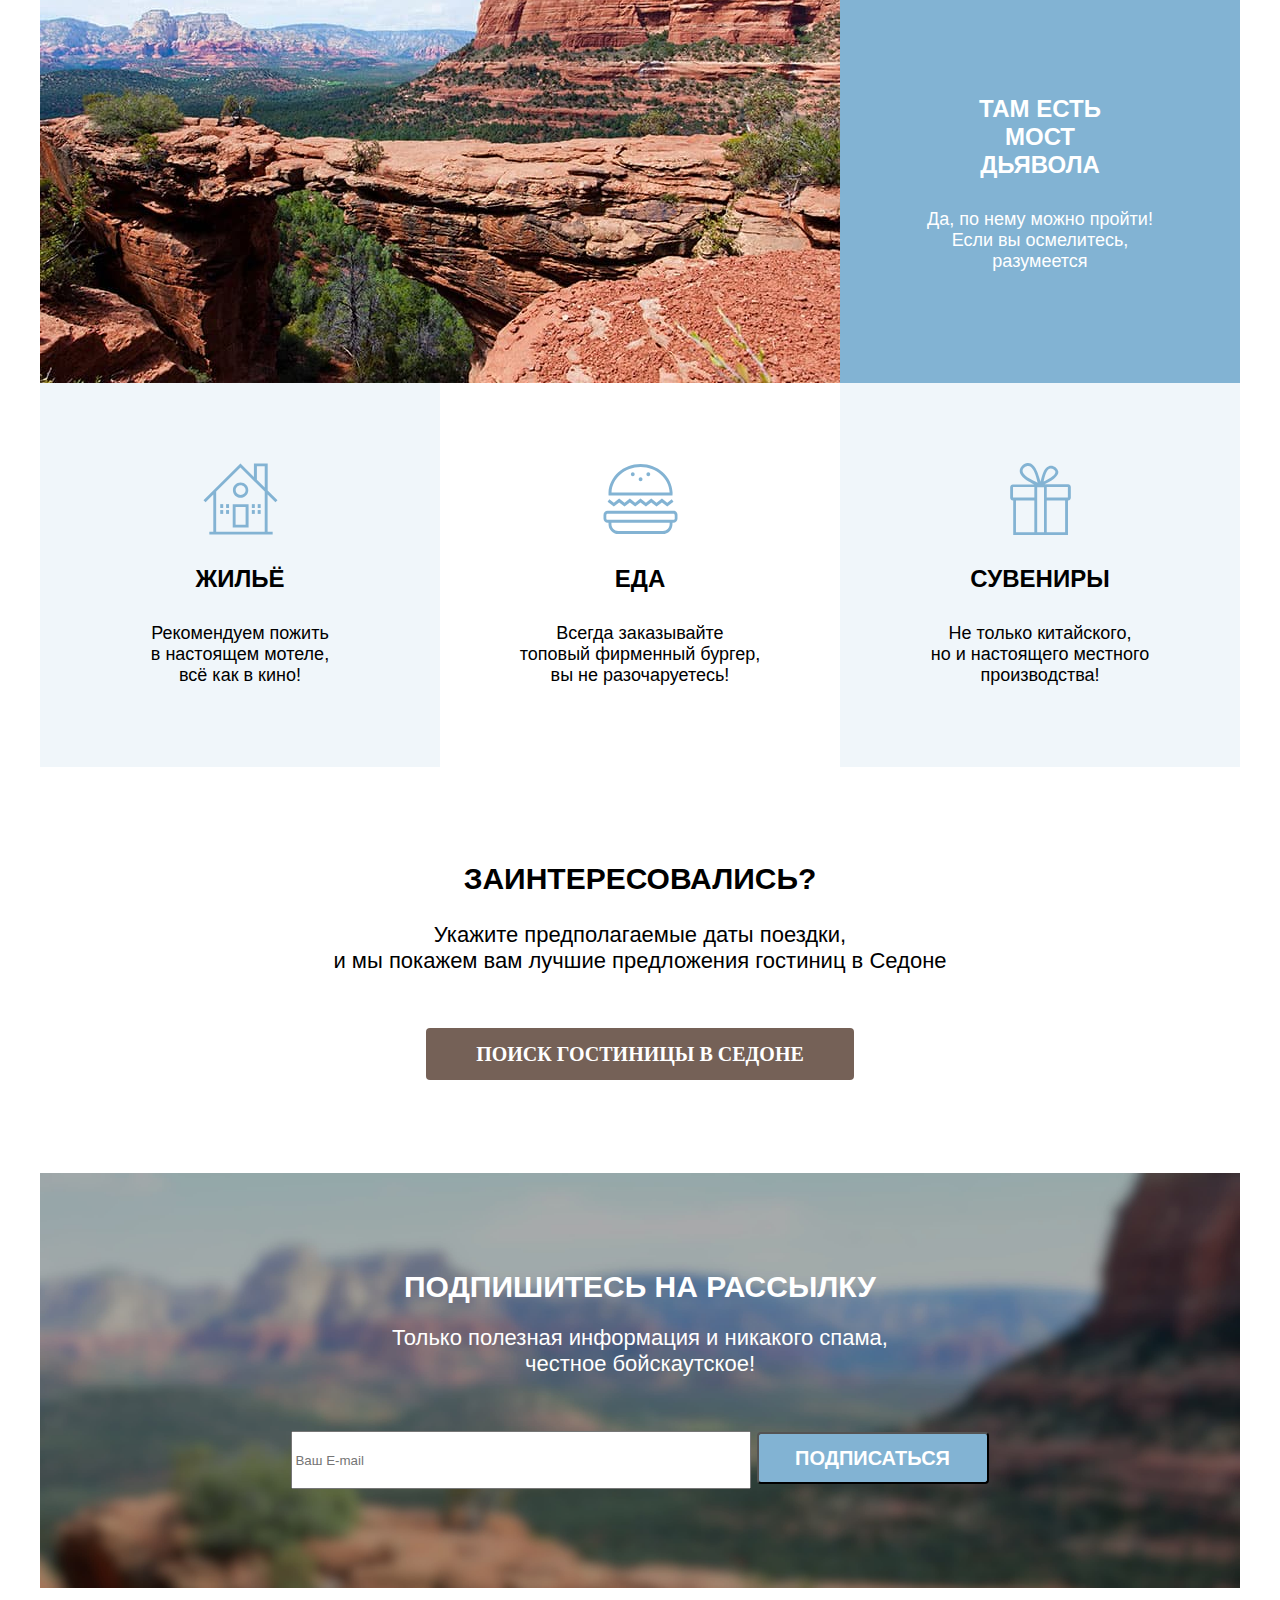
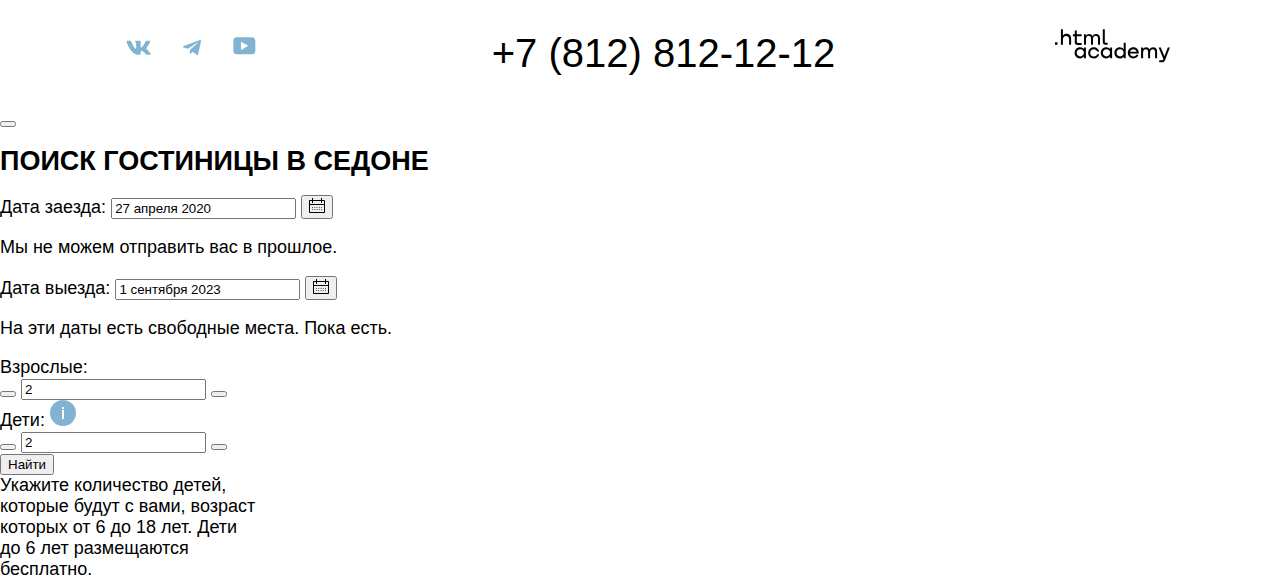
==== commit ae79dc1e: "декор+слайдер,модальное окно и формы" ====
--- a/index.html
+++ b/index.html
@@ -32,6 +32,11 @@
             </li>
             <li class="navigation_item">
               <a class="navigation_link" href="#"><span class="visually-hidden">Избранное</span></a>
+              <svg class="number-heart" aria-hidden="true" focusable="false" width="20" height="20"
+                  xmlns="http://www.w3.org/2000/svg">
+                  <rect width="20" height="20" rx="10" fill="#7DB54F"/>
+<path d="M5.13078 13.26H6.53078V8.42L6.63078 7.83L6.23078 8.3L5.13078 9.09L4.75078 8.58L6.95078 6.88H7.31078V13.26H8.68078V14H5.13078V13.26ZM13.96 8.59C13.96 8.94333 13.8933 9.30667 13.76 9.68C13.6333 10.0467 13.4633 10.4167 13.25 10.79C13.0433 11.1633 12.81 11.53 12.55 11.89C12.29 12.2433 12.03 12.58 11.77 12.9L11.28 13.33V13.37L11.92 13.26H14.1V14H10.12V13.71C10.2667 13.5567 10.4433 13.3667 10.65 13.14C10.8567 12.9133 11.07 12.6633 11.29 12.39C11.5167 12.11 11.7367 11.8167 11.95 11.51C12.17 11.1967 12.3667 10.88 12.54 10.56C12.72 10.24 12.8633 9.92333 12.97 9.61C13.0767 9.29667 13.13 9 13.13 8.72C13.13 8.39333 13.0367 8.12333 12.85 7.91C12.6633 7.69 12.38 7.58 12 7.58C11.7467 7.58 11.5 7.63333 11.26 7.74C11.02 7.84 10.8133 7.95667 10.64 8.09L10.31 7.52C10.5433 7.32 10.82 7.16333 11.14 7.05C11.46 6.93667 11.8033 6.88 12.17 6.88C12.4567 6.88 12.71 6.92333 12.93 7.01C13.15 7.09 13.3367 7.20667 13.49 7.36C13.6433 7.51333 13.76 7.69667 13.84 7.91C13.92 8.11667 13.96 8.34333 13.96 8.59Z" fill="white"/>
+</svg>
             </li>
             <li class="navigation_item">
               <a class="button_navigation_link" href="#">ХОЧУ СЮДА!</a>
@@ -62,8 +67,9 @@
               <li class="advantages_item">
                 <div class="real-city">
                   <h3 class="advantages-title-city">Настоящий городок</h3>
-                  <div class="line"></div>
-                  <p class="advantages_description-city">Седона — не аттракцион для <br> туристов, там течёт своя<br> жизнь
+                  <div class="line-city"></div>
+                  <p class="advantages_description-city">Седона — не аттракцион для <br> туристов, там течёт своя<br>
+                    жизнь
                   </p>
                 </div>
                 <img class="photo_of_sedona" src="images/photo_sedona.jpg" width="800" height="384"
@@ -104,8 +110,9 @@
                   alt="Фото  большого каньона">
                 <div class="devil-bridge">
                   <h3 class="advantages-title-bridge">Там есть <br> мост дьявола</h3>
-                  <div class="line"></div>
-                  <p class="advantages_description-bridge">Да, по нему можно пройти!<br> Если вы осмелитесь,<br> разумеется</p>
+                  <div class="line-bridge"></div>
+                  <p class="advantages_description-bridge">Да, по нему можно пройти!<br> Если вы осмелитесь,<br>
+                    разумеется</p>
                 </div>
               </li>
 
@@ -113,7 +120,8 @@
               <li class="advantages_item housing">
                 <img class="housing-icon" src="images/housing.svg" width="75px" height="72px">
                 <h3 class="advantages-title-housing">Жильё</h3>
-                <p class="advantages_description-housing">Рекомендуем пожить <br> в настоящем мотеле,<br> всё как в кино!</p>
+                <p class="advantages_description-housing">Рекомендуем пожить <br> в настоящем мотеле,<br> всё как в
+                  кино!</p>
               </li>
 
 
@@ -128,7 +136,8 @@
               <li class="advantages_item souvenir">
                 <img class="souvenir-icon" src="images/souvenir.svg" width="75px" height="72px">
                 <h3 class="advantages-title-souvenir">Сувениры</h3>
-                <p class="advantages_description-souvenir">Не только китайского,<br> но и настоящего местного <br> производства!
+                <p class="advantages_description-souvenir">Не только китайского,<br> но и настоящего местного <br>
+                  производства!
                 </p>
               </li>
 
@@ -166,21 +175,30 @@
           <ul class="contacts_list">
             <li class="contacts_item">
               <a class="navigation_link" href="#">
-              <svg class="navigation-icon" aria-hidden="true" focusable="false" width="25" height="15" xmlns="http://www.w3.org/2000/svg">
-                <path fill-rule="evenodd" clip-rule="evenodd" d="M24.1164 1.80445C24.2824 1.25845 24.1164 0.856445 23.3214 0.856445H20.6964C20.0284 0.856445 19.7204 1.20345 19.5534 1.58645C19.5534 1.58645 18.2184 4.78245 16.3274 6.85845C15.7154 7.46045 15.4374 7.65145 15.1034 7.65145C14.9364 7.65145 14.6854 7.46045 14.6854 6.91345V1.80445C14.6854 1.14845 14.5014 0.856445 13.9454 0.856445H9.81738C9.40038 0.856445 9.14938 1.16045 9.14938 1.44945C9.14938 2.07045 10.0954 2.21445 10.1924 3.96245V7.76045C10.1924 8.59345 10.0394 8.74444 9.70538 8.74444C8.81538 8.74444 6.65038 5.53345 5.36538 1.85945C5.11638 1.14445 4.86438 0.856445 4.19338 0.856445H1.56638C0.816382 0.856445 0.666382 1.20345 0.666382 1.58645C0.666382 2.26845 1.55638 5.65645 4.81138 10.1374C6.98138 13.1974 10.0364 14.8564 12.8194 14.8564C14.4884 14.8564 14.6944 14.4884 14.6944 13.8534V11.5404C14.6944 10.8034 14.8524 10.6564 15.3814 10.6564C15.7714 10.6564 16.4384 10.8484 17.9964 12.3234C19.7764 14.0724 20.0694 14.8564 21.0714 14.8564H23.6964C24.4464 14.8564 24.8224 14.4884 24.6064 13.7604C24.3684 13.0364 23.5184 11.9854 22.3914 10.7384C21.7794 10.0284 20.8614 9.26345 20.5824 8.88045C20.1934 8.38945 20.3044 8.17044 20.5824 7.73345C20.5824 7.73345 23.7824 3.30745 24.1154 1.80445H24.1164Z" fill="#83B3D3"/>
-              </svg><span class="visually-hidden">ВК</span></a>
+                <svg class="navigation-icon" aria-hidden="true" focusable="false" width="25" height="15"
+                  xmlns="http://www.w3.org/2000/svg">
+                  <path fill-rule="evenodd" clip-rule="evenodd"
+                    d="M24.1164 1.80445C24.2824 1.25845 24.1164 0.856445 23.3214 0.856445H20.6964C20.0284 0.856445 19.7204 1.20345 19.5534 1.58645C19.5534 1.58645 18.2184 4.78245 16.3274 6.85845C15.7154 7.46045 15.4374 7.65145 15.1034 7.65145C14.9364 7.65145 14.6854 7.46045 14.6854 6.91345V1.80445C14.6854 1.14845 14.5014 0.856445 13.9454 0.856445H9.81738C9.40038 0.856445 9.14938 1.16045 9.14938 1.44945C9.14938 2.07045 10.0954 2.21445 10.1924 3.96245V7.76045C10.1924 8.59345 10.0394 8.74444 9.70538 8.74444C8.81538 8.74444 6.65038 5.53345 5.36538 1.85945C5.11638 1.14445 4.86438 0.856445 4.19338 0.856445H1.56638C0.816382 0.856445 0.666382 1.20345 0.666382 1.58645C0.666382 2.26845 1.55638 5.65645 4.81138 10.1374C6.98138 13.1974 10.0364 14.8564 12.8194 14.8564C14.4884 14.8564 14.6944 14.4884 14.6944 13.8534V11.5404C14.6944 10.8034 14.8524 10.6564 15.3814 10.6564C15.7714 10.6564 16.4384 10.8484 17.9964 12.3234C19.7764 14.0724 20.0694 14.8564 21.0714 14.8564H23.6964C24.4464 14.8564 24.8224 14.4884 24.6064 13.7604C24.3684 13.0364 23.5184 11.9854 22.3914 10.7384C21.7794 10.0284 20.8614 9.26345 20.5824 8.88045C20.1934 8.38945 20.3044 8.17044 20.5824 7.73345C20.5824 7.73345 23.7824 3.30745 24.1154 1.80445H24.1164Z"
+                    fill="#83B3D3" />
+                </svg><span class="visually-hidden">ВК</span></a>
             </li>
             <li class="contacts_item">
               <a class="navigation_link" href="#">
-              <svg class="navigation-icon" aria-hidden="true" focusable="false" width="18" height="16" xmlns="http://www.w3.org/2000/svg">
-                <path d="M16.785 0.955705L0.840489 7.1042C-0.247661 7.54126 -0.241365 8.14828 0.640845 8.41897L4.73445 9.69597L14.2058 3.72014C14.6537 3.44766 15.0629 3.59424 14.7265 3.89281L7.05283 10.8183H7.05103L7.05283 10.8192L6.77045 15.0387C7.18413 15.0387 7.36669 14.8489 7.59871 14.625L9.58705 12.6915L13.7229 15.7464C14.4855 16.1664 15.0332 15.9506 15.2229 15.0405L17.9379 2.2453C18.2158 1.13107 17.5126 0.626562 16.785 0.955705Z" fill="#83B3D3"/>
-              </svg><span class="visually-hidden">Телеграм</span></a>
+                <svg class="navigation-icon" aria-hidden="true" focusable="false" width="18" height="16"
+                  xmlns="http://www.w3.org/2000/svg">
+                  <path
+                    d="M16.785 0.955705L0.840489 7.1042C-0.247661 7.54126 -0.241365 8.14828 0.640845 8.41897L4.73445 9.69597L14.2058 3.72014C14.6537 3.44766 15.0629 3.59424 14.7265 3.89281L7.05283 10.8183H7.05103L7.05283 10.8192L6.77045 15.0387C7.18413 15.0387 7.36669 14.8489 7.59871 14.625L9.58705 12.6915L13.7229 15.7464C14.4855 16.1664 15.0332 15.9506 15.2229 15.0405L17.9379 2.2453C18.2158 1.13107 17.5126 0.626562 16.785 0.955705Z"
+                    fill="#83B3D3" />
+                </svg><span class="visually-hidden">Телеграм</span></a>
             </li>
             <li class="contacts_item">
               <a class="navigation_link" href="#">
-              <svg class="navigation-icon" aria-hidden="true" focusable="false" width="23" height="18" xmlns="http://www.w3.org/2000/svg">
-                <path d="M18.9402 0.356445H3.50738C1.64668 0.356445 0.333252 1.9502 0.333252 3.75645V13.8502C0.333252 15.7627 1.64668 17.3564 3.50738 17.3564H19.1591C20.8009 17.3564 22.3333 15.7627 22.3333 13.9564V3.75645C22.1143 1.9502 20.8009 0.356445 18.9402 0.356445ZM7.99494 12.8939V4.81894L15.3283 8.85645L7.99494 12.8939Z" fill="#83B3D3"/>
-              </svg><span class="visually-hidden">Ютуб</span></a>
+                <svg class="navigation-icon" aria-hidden="true" focusable="false" width="23" height="18"
+                  xmlns="http://www.w3.org/2000/svg">
+                  <path
+                    d="M18.9402 0.356445H3.50738C1.64668 0.356445 0.333252 1.9502 0.333252 3.75645V13.8502C0.333252 15.7627 1.64668 17.3564 3.50738 17.3564H19.1591C20.8009 17.3564 22.3333 15.7627 22.3333 13.9564V3.75645C22.1143 1.9502 20.8009 0.356445 18.9402 0.356445ZM7.99494 12.8939V4.81894L15.3283 8.85645L7.99494 12.8939Z"
+                    fill="#83B3D3" />
+                </svg><span class="visually-hidden">Ютуб</span></a>
             </li>
 
           </ul>
@@ -192,27 +210,180 @@
         <section class="made_in">
           <h2 class="email visually-hidden">Создатель сайта</h2>
           <a href="https://htmlacademy.ru">
-          <svg class="navigation-icon-academy" aria-hidden="true" focusable="false" width="115" height="34" xmlns="http://www.w3.org/2000/svg">
-            <path d="M0 13.2564V15.8564H2.5V13.2564H0Z" fill="black"/>
-<path d="M11.6 4.85645C10 4.85645 8.8 5.55645 8 6.55645H7.9V0.356445H5.9V15.8564H7.9V10.5564C7.9 8.45645 9.2 6.95645 11.2 6.95645C13 6.95645 14.1 8.35645 14.1 10.1564V15.8564H16.1V9.75644C16.2 6.75644 14.3 4.85645 11.6 4.85645Z" fill="black"/>
-<path d="M26.6 5.15645H21.8V1.45645H19.8V5.25645H17.9V7.25645H19.8V13.2564C19.8 14.9564 20.8 15.9564 22.5 15.9564H26.6V13.9564H22.9C22.2 13.9564 21.8 13.5564 21.8 12.8564V7.15645H26.6V5.15645Z" fill="black"/>
-<path d="M41.1 4.95645C39.5 4.95645 38.2 5.75644 37.6 7.05645H37.5C36.9 5.85645 35.7 4.95645 34.1 4.95645C32.7 4.95645 31.6 5.75645 31 6.75645H30.9V5.15645H29V15.7564H31V10.3564C31 8.35645 32 6.85645 33.6 6.85645C35.1 6.85645 36 7.85645 36 9.45645V15.7564H38V10.1564C38 7.75645 39.4 6.85645 40.6 6.85645C42.1 6.85645 43 7.85645 43 9.45645V15.7564H45V9.25644C45.1 6.75644 43.6 4.95645 41.1 4.95645Z" fill="black"/>
-<path d="M47.8 13.0564C47.8 14.7564 48.8 15.7564 50.6 15.7564H52.6V13.7564H50.9C50.2 13.7564 49.8 13.3564 49.8 12.6564V0.356445H47.8V13.0564Z" fill="black"/>
-<path d="M28.9 20.0564C28 18.9564 26.7 18.2564 25 18.2564C21.9 18.2564 19.6 20.5564 19.6 23.8564C19.6 27.1564 21.9 29.4564 25 29.4564C26.8 29.4564 28 28.6564 28.8 27.5564H28.9V29.1564H30.9V18.5564H28.9V20.0564ZM25.3 27.4564C23.1 27.4564 21.7 25.8564 21.7 23.8564C21.7 21.8564 23.1 20.2564 25.3 20.2564C27.5 20.2564 28.9 21.8564 28.9 23.8564C28.9 25.7564 27.5 27.4564 25.3 27.4564Z" fill="black"/>
-<path d="M44.2 22.3564C43.7 19.9564 41.6 18.2564 38.8 18.2564C35.4 18.2564 33.2 20.7564 33.2 23.8564C33.2 26.9564 35.4 29.4564 38.8 29.4564C41.6 29.4564 43.7 27.6564 44.2 25.2564H42.1C41.7 26.5564 40.4 27.5564 38.8 27.5564C36.6 27.5564 35.2 25.9564 35.2 23.9564C35.2 21.9564 36.6 20.3564 38.8 20.3564C40.4 20.3564 41.6 21.3564 42.1 22.5564H44.2V22.3564Z" fill="black"/>
-<path d="M55.1 20.0564C54.2 18.9564 52.9 18.2564 51.2 18.2564C48.1 18.2564 45.8 20.5564 45.8 23.8564C45.8 27.1564 48.1 29.4564 51.2 29.4564C53 29.4564 54.2 28.6564 55 27.5564H55.1V29.1564H57.1V18.5564H55.1V20.0564ZM51.5 27.4564C49.3 27.4564 47.9 25.8564 47.9 23.8564C47.9 21.8564 49.3 20.2564 51.5 20.2564C53.7 20.2564 55.1 21.8564 55.1 23.8564C55.1 25.7564 53.6 27.4564 51.5 27.4564Z" fill="black"/>
-<path d="M68.7 20.1564C67.8 19.0564 66.5 18.2564 64.8 18.2564C61.7 18.2564 59.4 20.5564 59.4 23.8564C59.4 27.1564 61.6 29.4564 64.8 29.4564C66.5 29.4564 67.8 28.6564 68.6 27.6564H68.7V29.1564H70.7V13.7564H68.7V20.1564ZM65.1 27.4564C62.9 27.4564 61.5 25.8564 61.5 23.8564C61.5 21.8564 62.9 20.2564 65.1 20.2564C67.3 20.2564 68.7 21.8564 68.7 23.8564C68.6 25.8564 67.2 27.4564 65.1 27.4564Z" fill="black"/>
-<path d="M78.3 18.2564C75 18.2564 72.8 20.7564 72.8 23.8564C72.8 26.8564 74.9 29.4564 78.3 29.4564C80.8 29.4564 82.8 28.1564 83.5 25.8564H81.4C80.9 26.8564 79.8 27.4564 78.4 27.4564C76.5 27.4564 75.1 26.1564 75 24.5564H83.8C84 20.9564 81.8 18.2564 78.3 18.2564ZM78.3 20.1564C80 20.1564 81.3 21.1564 81.6 22.7564H75.1C75.4 21.2564 76.6 20.1564 78.3 20.1564Z" fill="black"/>
-<path d="M98.2 18.2564C96.6 18.2564 95.3 19.0564 94.6 20.2564H94.5C93.9 19.0564 92.7 18.2564 91.1 18.2564C89.7 18.2564 88.6 18.9564 88 20.0564V18.5564H86.1V29.1564H88.1V23.7564C88.1 21.7564 89.1 20.3564 90.7 20.2564C92.2 20.2564 93.1 21.2564 93.1 22.8564V29.1564H95.1V23.5564C95.1 21.1564 96.5 20.2564 97.7 20.2564C99.2 20.2564 100.1 21.2564 100.1 22.8564V29.1564H102.1V22.6564C102.2 20.0564 100.7 18.2564 98.2 18.2564Z" fill="black"/>
-<path d="M109.4 27.3564L105.8 18.4564H103.6L108.4 30.0564C108.1 30.9564 107.7 31.2564 106.7 31.2564H104.2V33.2564H106.7C108.5 33.2564 109.5 32.4564 110.2 30.6564L114.9 18.4564H112.8L109.4 27.3564Z" fill="black"/>
-          </svg><span class="visually-hidden">https://htmlacademy.ru</span></a>
+            <svg class="navigation-icon-academy" aria-hidden="true" focusable="false" width="115" height="34"
+              xmlns="http://www.w3.org/2000/svg">
+              <path d="M0 13.2564V15.8564H2.5V13.2564H0Z" fill="black" />
+              <path
+                d="M11.6 4.85645C10 4.85645 8.8 5.55645 8 6.55645H7.9V0.356445H5.9V15.8564H7.9V10.5564C7.9 8.45645 9.2 6.95645 11.2 6.95645C13 6.95645 14.1 8.35645 14.1 10.1564V15.8564H16.1V9.75644C16.2 6.75644 14.3 4.85645 11.6 4.85645Z"
+                fill="black" />
+              <path
+                d="M26.6 5.15645H21.8V1.45645H19.8V5.25645H17.9V7.25645H19.8V13.2564C19.8 14.9564 20.8 15.9564 22.5 15.9564H26.6V13.9564H22.9C22.2 13.9564 21.8 13.5564 21.8 12.8564V7.15645H26.6V5.15645Z"
+                fill="black" />
+              <path
+                d="M41.1 4.95645C39.5 4.95645 38.2 5.75644 37.6 7.05645H37.5C36.9 5.85645 35.7 4.95645 34.1 4.95645C32.7 4.95645 31.6 5.75645 31 6.75645H30.9V5.15645H29V15.7564H31V10.3564C31 8.35645 32 6.85645 33.6 6.85645C35.1 6.85645 36 7.85645 36 9.45645V15.7564H38V10.1564C38 7.75645 39.4 6.85645 40.6 6.85645C42.1 6.85645 43 7.85645 43 9.45645V15.7564H45V9.25644C45.1 6.75644 43.6 4.95645 41.1 4.95645Z"
+                fill="black" />
+              <path
+                d="M47.8 13.0564C47.8 14.7564 48.8 15.7564 50.6 15.7564H52.6V13.7564H50.9C50.2 13.7564 49.8 13.3564 49.8 12.6564V0.356445H47.8V13.0564Z"
+                fill="black" />
+              <path
+                d="M28.9 20.0564C28 18.9564 26.7 18.2564 25 18.2564C21.9 18.2564 19.6 20.5564 19.6 23.8564C19.6 27.1564 21.9 29.4564 25 29.4564C26.8 29.4564 28 28.6564 28.8 27.5564H28.9V29.1564H30.9V18.5564H28.9V20.0564ZM25.3 27.4564C23.1 27.4564 21.7 25.8564 21.7 23.8564C21.7 21.8564 23.1 20.2564 25.3 20.2564C27.5 20.2564 28.9 21.8564 28.9 23.8564C28.9 25.7564 27.5 27.4564 25.3 27.4564Z"
+                fill="black" />
+              <path
+                d="M44.2 22.3564C43.7 19.9564 41.6 18.2564 38.8 18.2564C35.4 18.2564 33.2 20.7564 33.2 23.8564C33.2 26.9564 35.4 29.4564 38.8 29.4564C41.6 29.4564 43.7 27.6564 44.2 25.2564H42.1C41.7 26.5564 40.4 27.5564 38.8 27.5564C36.6 27.5564 35.2 25.9564 35.2 23.9564C35.2 21.9564 36.6 20.3564 38.8 20.3564C40.4 20.3564 41.6 21.3564 42.1 22.5564H44.2V22.3564Z"
+                fill="black" />
+              <path
+                d="M55.1 20.0564C54.2 18.9564 52.9 18.2564 51.2 18.2564C48.1 18.2564 45.8 20.5564 45.8 23.8564C45.8 27.1564 48.1 29.4564 51.2 29.4564C53 29.4564 54.2 28.6564 55 27.5564H55.1V29.1564H57.1V18.5564H55.1V20.0564ZM51.5 27.4564C49.3 27.4564 47.9 25.8564 47.9 23.8564C47.9 21.8564 49.3 20.2564 51.5 20.2564C53.7 20.2564 55.1 21.8564 55.1 23.8564C55.1 25.7564 53.6 27.4564 51.5 27.4564Z"
+                fill="black" />
+              <path
+                d="M68.7 20.1564C67.8 19.0564 66.5 18.2564 64.8 18.2564C61.7 18.2564 59.4 20.5564 59.4 23.8564C59.4 27.1564 61.6 29.4564 64.8 29.4564C66.5 29.4564 67.8 28.6564 68.6 27.6564H68.7V29.1564H70.7V13.7564H68.7V20.1564ZM65.1 27.4564C62.9 27.4564 61.5 25.8564 61.5 23.8564C61.5 21.8564 62.9 20.2564 65.1 20.2564C67.3 20.2564 68.7 21.8564 68.7 23.8564C68.6 25.8564 67.2 27.4564 65.1 27.4564Z"
+                fill="black" />
+              <path
+                d="M78.3 18.2564C75 18.2564 72.8 20.7564 72.8 23.8564C72.8 26.8564 74.9 29.4564 78.3 29.4564C80.8 29.4564 82.8 28.1564 83.5 25.8564H81.4C80.9 26.8564 79.8 27.4564 78.4 27.4564C76.5 27.4564 75.1 26.1564 75 24.5564H83.8C84 20.9564 81.8 18.2564 78.3 18.2564ZM78.3 20.1564C80 20.1564 81.3 21.1564 81.6 22.7564H75.1C75.4 21.2564 76.6 20.1564 78.3 20.1564Z"
+                fill="black" />
+              <path
+                d="M98.2 18.2564C96.6 18.2564 95.3 19.0564 94.6 20.2564H94.5C93.9 19.0564 92.7 18.2564 91.1 18.2564C89.7 18.2564 88.6 18.9564 88 20.0564V18.5564H86.1V29.1564H88.1V23.7564C88.1 21.7564 89.1 20.3564 90.7 20.2564C92.2 20.2564 93.1 21.2564 93.1 22.8564V29.1564H95.1V23.5564C95.1 21.1564 96.5 20.2564 97.7 20.2564C99.2 20.2564 100.1 21.2564 100.1 22.8564V29.1564H102.1V22.6564C102.2 20.0564 100.7 18.2564 98.2 18.2564Z"
+                fill="black" />
+              <path
+                d="M109.4 27.3564L105.8 18.4564H103.6L108.4 30.0564C108.1 30.9564 107.7 31.2564 106.7 31.2564H104.2V33.2564H106.7C108.5 33.2564 109.5 32.4564 110.2 30.6564L114.9 18.4564H112.8L109.4 27.3564Z"
+                fill="black" />
+            </svg><span class="visually-hidden">https://htmlacademy.ru</span></a>
 
         </section>
       </div>
 
     </footer>
     </div>
-
+    <div class="modal-container modal-container-close">
+      <div class="modal modal-book">
+        <button class="modal-close-button">
+          <span class="visually-hidden">Закрыть</span>
+        </button>
+        <section class="modal-content">
+          <h2 class="modal-title">ПОИСК ГОСТИНИЦЫ В СЕДОНЕ</h2>
+          <form class="calendar-hotel calendar-hotel-off fade-in" action="https://echo.htmlacademy.ru" method="post">
+            <div class="calendar-line">
+              <label for="arrivals">Дата заезда:</label>
+              <input class="arrival-date" type="text" name="arrivals" id="arrivals" value="27 апреля 2020">
+              <button class="calendar-date" type="submit" aria-label="Выбрать дату в календаре">
+                <svg xmlns="http://www.w3.org/2000/svg" width="16" height="15" viewBox="0 0 16 15">
+                  <path
+                    d="M5.75 10C6.05 10 6.25 9.8 6.25 9.5C6.25 9.2 6.05 9 5.75 9C5.45 9 5.25 9.2 5.25 9.5C5.25 9.8 5.45 10 5.75 10Z"
+                    fill="black" />
+                  <path
+                    d="M15 2H13V0H12V2H4V0H3V2H1C0.4 2 0 2.4 0 3V14C0 14.5 0.4 15 1 15H15C15.5 15 16 14.5 16 14V3C16 2.4 15.5 2 15 2ZM15 14H1V7H15V14ZM1 6V3H3V5H4V3H12V5H13V3H15V6H1Z"
+                    fill="black" />
+                  <path d="M8 10C8.3 10 8.5 9.8 8.5 9.5C8.5 9.2 8.3 9 8 9C7.7 9 7.5 9.2 7.5 9.5C7.5 9.8 7.7 10 8 10Z"
+                    fill="black" />
+                  <path
+                    d="M10.25 10C10.55 10 10.75 9.8 10.75 9.5C10.75 9.2 10.55 9 10.25 9C9.95 9 9.75 9.2 9.75 9.5C9.75 9.8 9.95 10 10.25 10Z"
+                    fill="black" />
+                  <path
+                    d="M5.75 11C5.45 11 5.25 11.2 5.25 11.5C5.25 11.8 5.45 12 5.75 12C6.05 12 6.25 11.8 6.25 11.5C6.25 11.2 6.05 11 5.75 11Z"
+                    fill="black" />
+                  <path d="M3.5 10C3.8 10 4 9.8 4 9.5C4 9.2 3.8 9 3.5 9C3.2 9 3 9.2 3 9.5C3 9.8 3.2 10 3.5 10Z"
+                    fill="black" />
+                  <path d="M3.5 11C3.2 11 3 11.2 3 11.5C3 11.8 3.2 12 3.5 12C3.8 12 4 11.8 4 11.5C4 11.2 3.8 11 3.5 11Z"
+                    fill="black" />
+                  <path
+                    d="M8 11C7.7 11 7.5 11.2 7.5 11.5C7.5 11.8 7.7 12 8 12C8.3 12 8.5 11.8 8.5 11.5C8.5 11.2 8.3 11 8 11Z"
+                    fill="black" />
+                  <path
+                    d="M10.25 11C9.95 11 9.75 11.2 9.75 11.5C9.75 11.8 9.95 12 10.25 12C10.55 12 10.75 11.8 10.75 11.5C10.75 11.2 10.55 11 10.25 11Z"
+                    fill="black" />
+                  <path
+                    d="M12.5 10C12.8 10 13 9.8 13 9.5C13 9.2 12.8 9 12.5 9C12.2 9 12 9.2 12 9.5C12 9.8 12.2 10 12.5 10Z"
+                    fill="black" />
+                  <path
+                    d="M12.5 11C12.2 11 12 11.2 12 11.5C12 11.8 12.2 12 12.5 12C12.8 12 13 11.8 13 11.5C13 11.2 12.8 11 12.5 11Z"
+                    fill="black" />
+                </svg>
+              </button>
+            </div>
+            <p class="comment-arrival">Мы не можем отправить вас в прошлое.</p>
+            <div class="calendar-line">
+              <label for="departure">Дата выезда:</label>
+              <input class="departure-date" type="text" name="departure" id="departure" value="1 сентября 2023">
+              <button class="calendar-date" type="submit" aria-label="Выбрать дату в календаре">
+                <svg xmlns="http://www.w3.org/2000/svg" width="16" height="15" viewBox="0 0 16 15">
+                  <path
+                    d="M5.75 10C6.05 10 6.25 9.8 6.25 9.5C6.25 9.2 6.05 9 5.75 9C5.45 9 5.25 9.2 5.25 9.5C5.25 9.8 5.45 10 5.75 10Z"
+                    fill="black" />
+                  <path
+                    d="M15 2H13V0H12V2H4V0H3V2H1C0.4 2 0 2.4 0 3V14C0 14.5 0.4 15 1 15H15C15.5 15 16 14.5 16 14V3C16 2.4 15.5 2 15 2ZM15 14H1V7H15V14ZM1 6V3H3V5H4V3H12V5H13V3H15V6H1Z"
+                    fill="black" />
+                  <path d="M8 10C8.3 10 8.5 9.8 8.5 9.5C8.5 9.2 8.3 9 8 9C7.7 9 7.5 9.2 7.5 9.5C7.5 9.8 7.7 10 8 10Z"
+                    fill="black" />
+                  <path
+                    d="M10.25 10C10.55 10 10.75 9.8 10.75 9.5C10.75 9.2 10.55 9 10.25 9C9.95 9 9.75 9.2 9.75 9.5C9.75 9.8 9.95 10 10.25 10Z"
+                    fill="black" />
+                  <path
+                    d="M5.75 11C5.45 11 5.25 11.2 5.25 11.5C5.25 11.8 5.45 12 5.75 12C6.05 12 6.25 11.8 6.25 11.5C6.25 11.2 6.05 11 5.75 11Z"
+                    fill="black" />
+                  <path d="M3.5 10C3.8 10 4 9.8 4 9.5C4 9.2 3.8 9 3.5 9C3.2 9 3 9.2 3 9.5C3 9.8 3.2 10 3.5 10Z"
+                    fill="black" />
+                  <path d="M3.5 11C3.2 11 3 11.2 3 11.5C3 11.8 3.2 12 3.5 12C3.8 12 4 11.8 4 11.5C4 11.2 3.8 11 3.5 11Z"
+                    fill="black" />
+                  <path
+                    d="M8 11C7.7 11 7.5 11.2 7.5 11.5C7.5 11.8 7.7 12 8 12C8.3 12 8.5 11.8 8.5 11.5C8.5 11.2 8.3 11 8 11Z"
+                    fill="black" />
+                  <path
+                    d="M10.25 11C9.95 11 9.75 11.2 9.75 11.5C9.75 11.8 9.95 12 10.25 12C10.55 12 10.75 11.8 10.75 11.5C10.75 11.2 10.55 11 10.25 11Z"
+                    fill="black" />
+                  <path
+                    d="M12.5 10C12.8 10 13 9.8 13 9.5C13 9.2 12.8 9 12.5 9C12.2 9 12 9.2 12 9.5C12 9.8 12.2 10 12.5 10Z"
+                    fill="black" />
+                  <path
+                    d="M12.5 11C12.2 11 12 11.2 12 11.5C12 11.8 12.2 12 12.5 12C12.8 12 13 11.8 13 11.5C13 11.2 12.8 11 12.5 11Z"
+                    fill="black" />
+                </svg>
+              </button>
+            </div>
+            <p class="comment-departure">На эти даты есть свободные места. Пока есть.</p>
+            <div class="adults-children">
+              <div class="adults-line">
+                <label for="adult">Взрослые:</label>
+                <div class="adult-button">
+                  <button class="plus-minus" type="submit">
+                    <div class="minus"></div>
+                  </button>
+                  <input class="adult-choose" type="text" name="adult" id="adult" value="2">
+                  <button class="plus-minus" type="submit">
+                    <div class="plus"></div>
+                  </button>
+                </div>
+              </div>
+
+              <div class="children-line">
+
+                <label for="children">Дети:</label>
+                <svg class="info" xmlns="http://www.w3.org/2000/svg" width="26" height="26" viewBox="0 0 26 26">
+                  <circle cx="13" cy="13" r="13" fill="#83B3D3" />
+                  <path fill-rule="evenodd" clip-rule="evenodd" d="M12 7h2v2h-2V7Zm2 12h-2v-9h2v9Z" fill="#fff" />
+                </svg>
+                <div class="children-button">
+                  <button class="plus-minus" type="submit">
+                    <div class="minus"></div>
+                  </button>
+                  <input class="children-choose" type="text" name="children" id="children" value="2">
+                  <button class="plus-minus" type="submit">
+                    <div class="plus"></div>
+                  </button>
+                </div>
+              </div>
+            </div>
+            <button class="button-find" type="submit">Найти</button>
+
+            <div class="comment-info">Укажите количество детей,<br> которые будут с вами, возраст<br> которых от 6 до 18
+              лет. Дети <br> до 6 лет размещаются<br> бесплатно. </div>
+            <div class="triangle"></div>
+
+
+          </form>
+        </section>
+
+      </div>
+
+    </div>
 
 
 
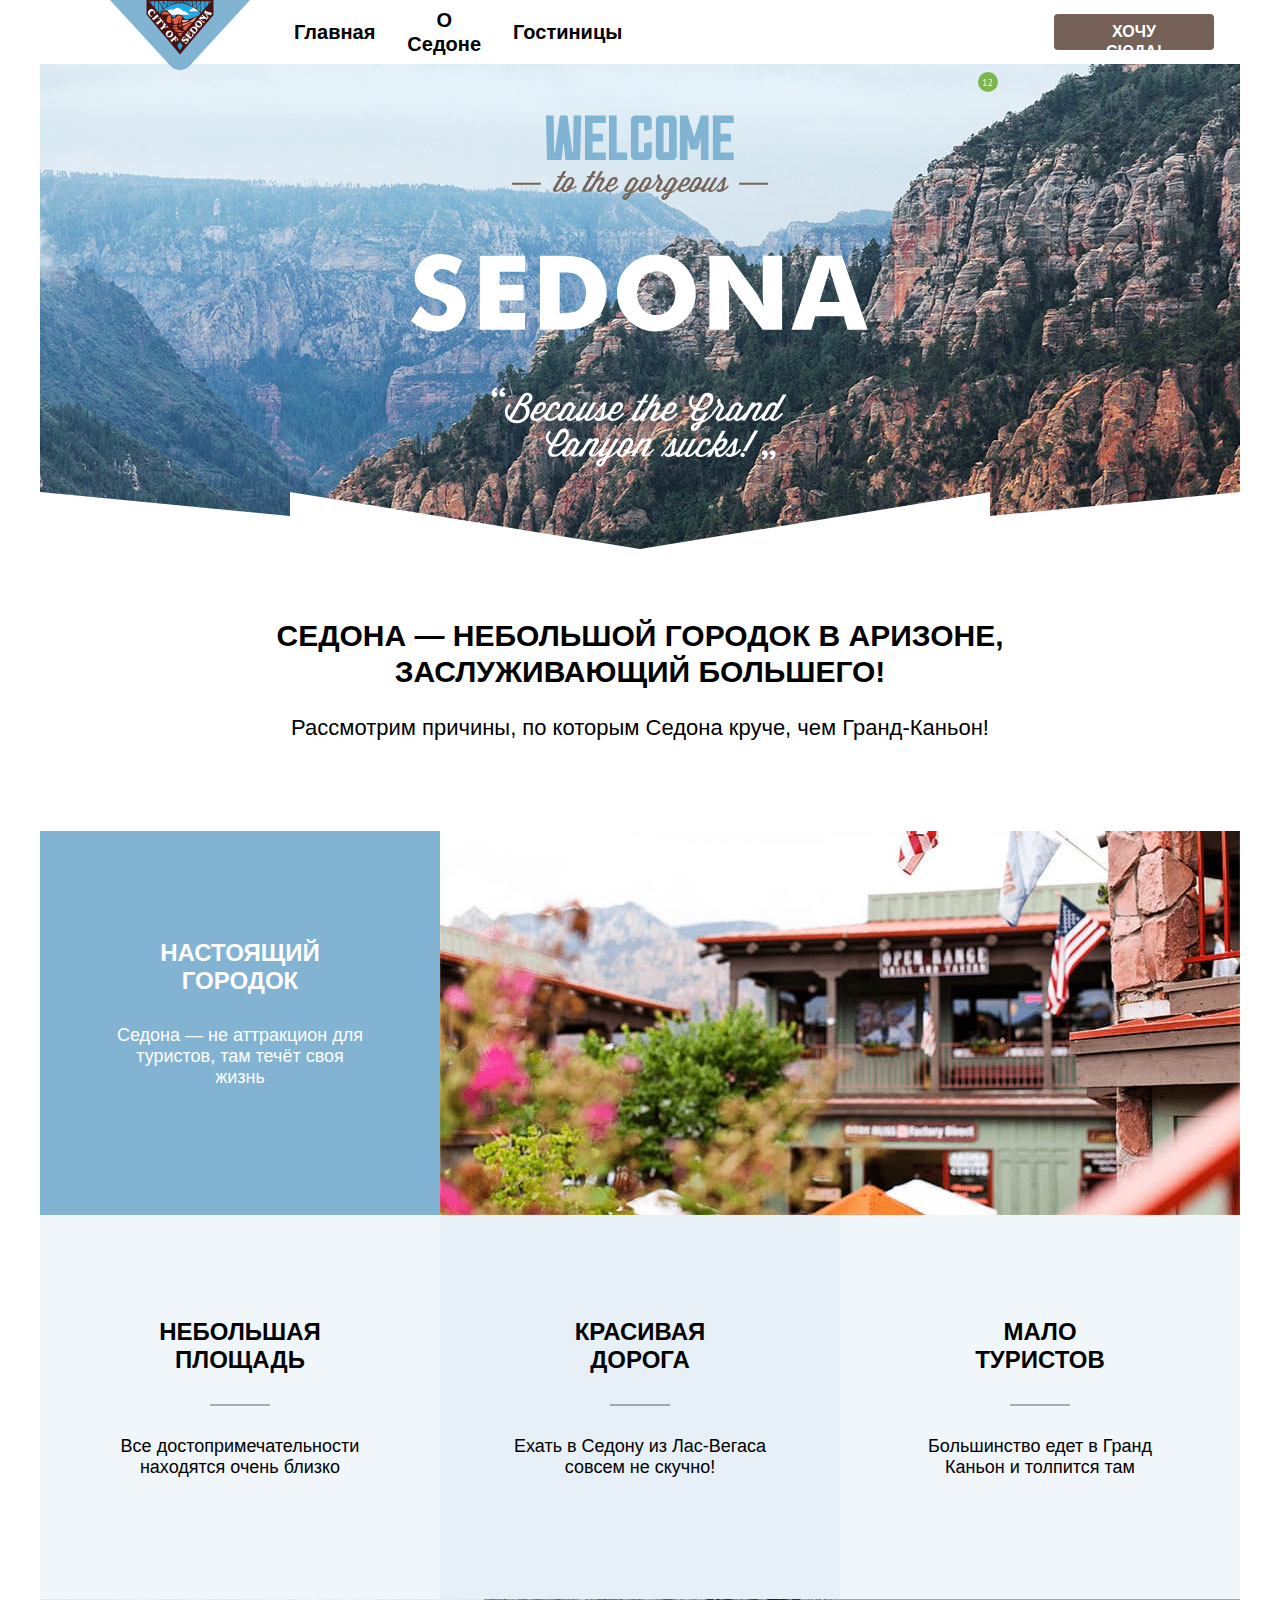
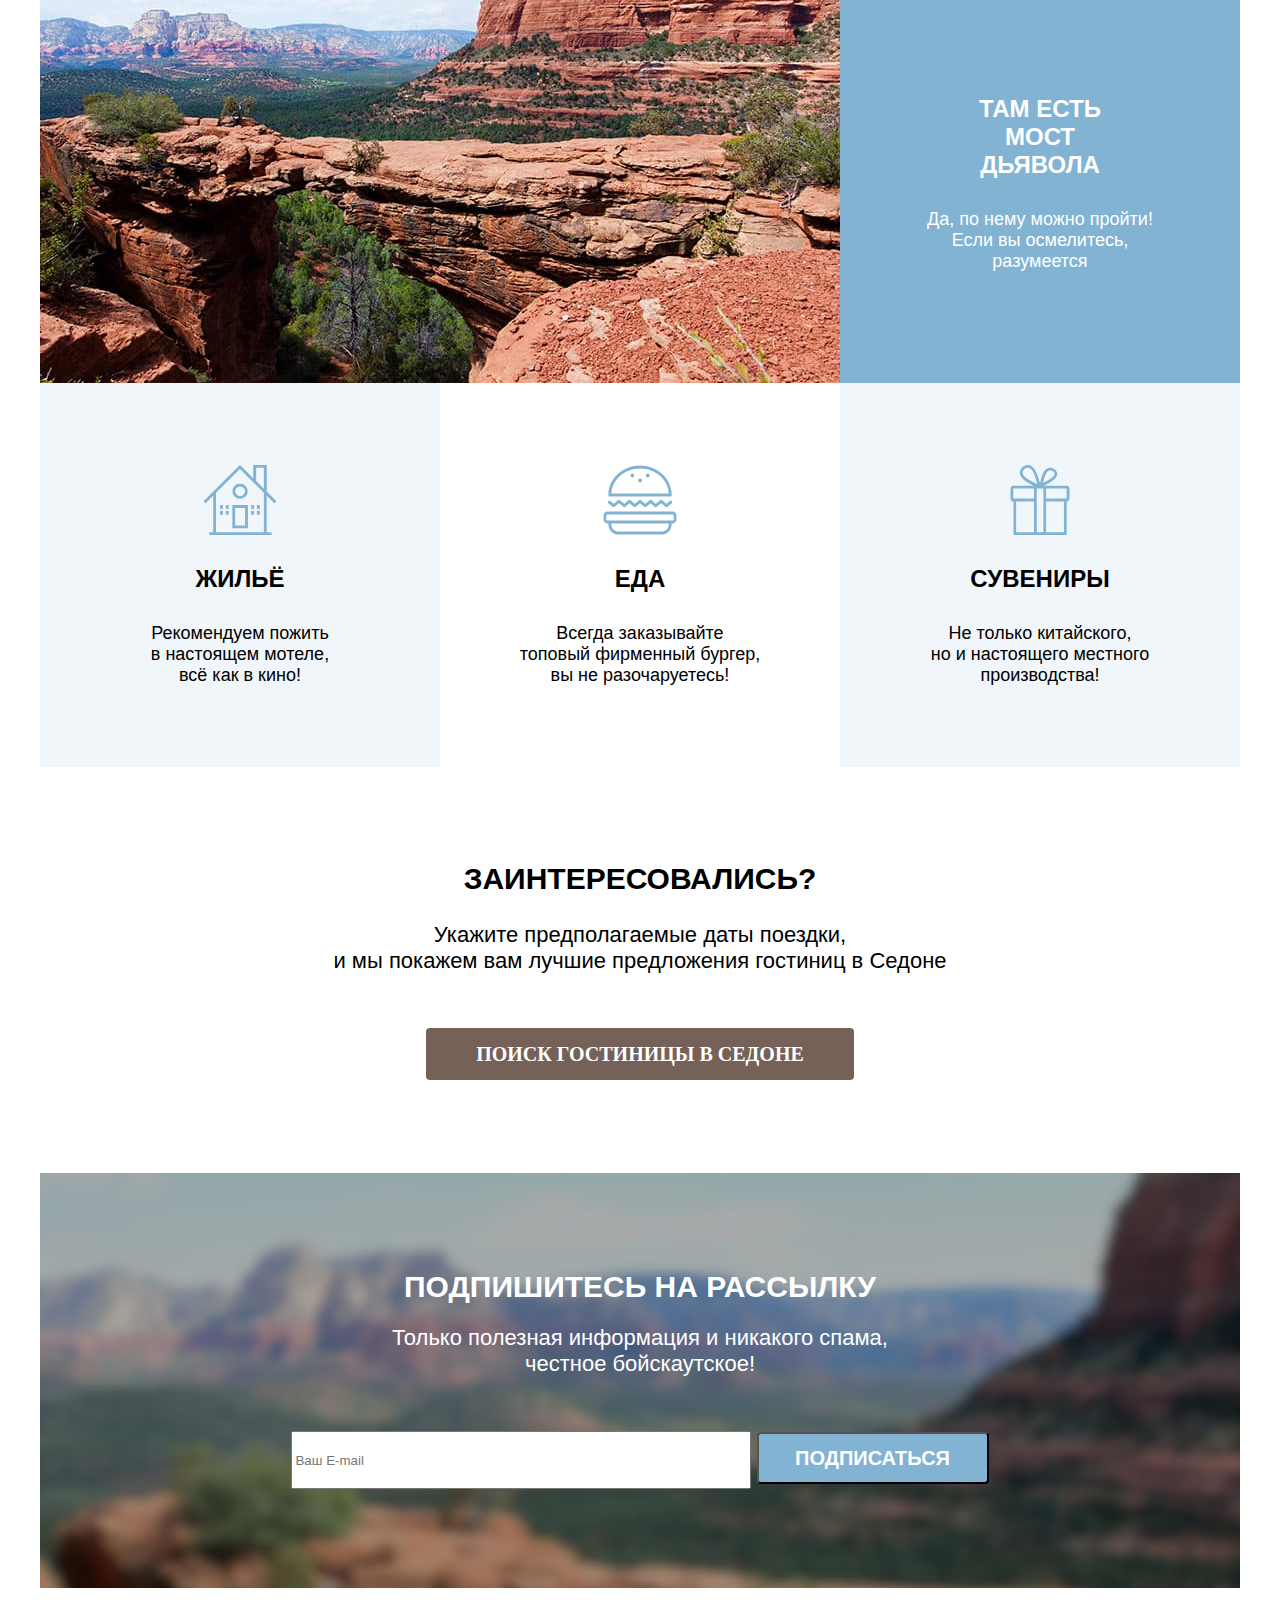
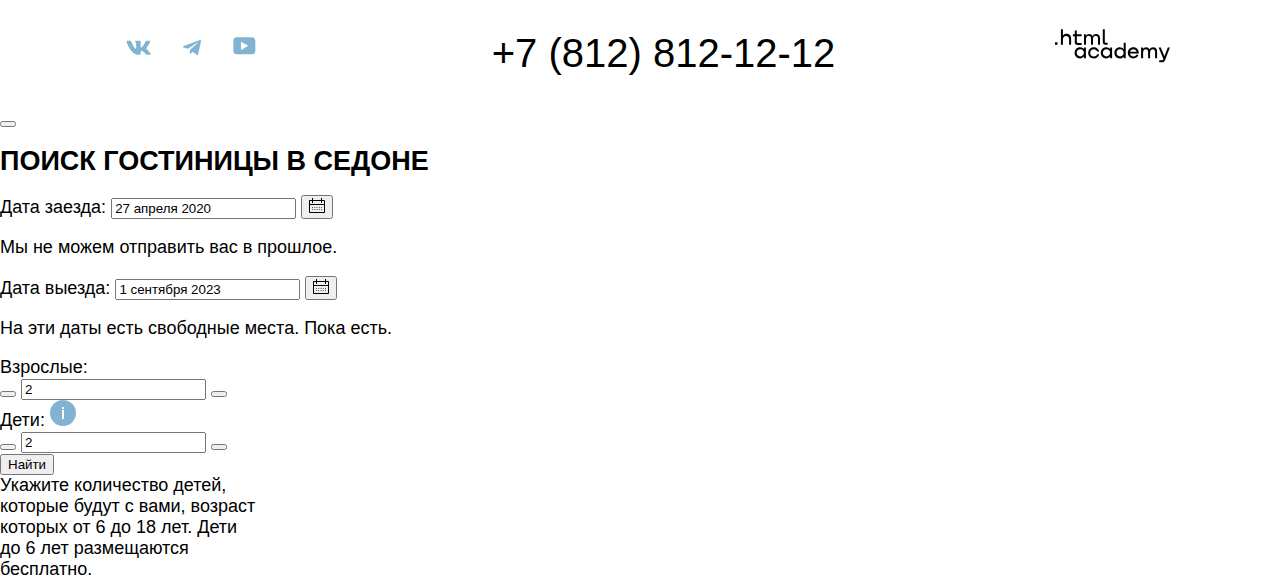
==== commit 2bc728b3: "Merge pull request #8 from asponomareva/master" ====
--- a/index.html
+++ b/index.html
@@ -27,10 +27,10 @@
 
           </ul>
           <ul class="navigation_list navigation_user">
-            <li class="navigation_item">
+            <li class="navigation_item-user">
               <a class="navigation_link" href="#"> <span class="visually-hidden">Поиск</span></a>
             </li>
-            <li class="navigation_item">
+            <li class="navigation_item-user">
               <a class="navigation_link" href="#"><span class="visually-hidden">Избранное</span></a>
               <svg class="number-heart" aria-hidden="true" focusable="false" width="20" height="20"
                   xmlns="http://www.w3.org/2000/svg">
@@ -38,7 +38,7 @@
 <path d="M5.13078 13.26H6.53078V8.42L6.63078 7.83L6.23078 8.3L5.13078 9.09L4.75078 8.58L6.95078 6.88H7.31078V13.26H8.68078V14H5.13078V13.26ZM13.96 8.59C13.96 8.94333 13.8933 9.30667 13.76 9.68C13.6333 10.0467 13.4633 10.4167 13.25 10.79C13.0433 11.1633 12.81 11.53 12.55 11.89C12.29 12.2433 12.03 12.58 11.77 12.9L11.28 13.33V13.37L11.92 13.26H14.1V14H10.12V13.71C10.2667 13.5567 10.4433 13.3667 10.65 13.14C10.8567 12.9133 11.07 12.6633 11.29 12.39C11.5167 12.11 11.7367 11.8167 11.95 11.51C12.17 11.1967 12.3667 10.88 12.54 10.56C12.72 10.24 12.8633 9.92333 12.97 9.61C13.0767 9.29667 13.13 9 13.13 8.72C13.13 8.39333 13.0367 8.12333 12.85 7.91C12.6633 7.69 12.38 7.58 12 7.58C11.7467 7.58 11.5 7.63333 11.26 7.74C11.02 7.84 10.8133 7.95667 10.64 8.09L10.31 7.52C10.5433 7.32 10.82 7.16333 11.14 7.05C11.46 6.93667 11.8033 6.88 12.17 6.88C12.4567 6.88 12.71 6.92333 12.93 7.01C13.15 7.09 13.3367 7.20667 13.49 7.36C13.6433 7.51333 13.76 7.69667 13.84 7.91C13.92 8.11667 13.96 8.34333 13.96 8.59Z" fill="white"/>
 </svg>
             </li>
-            <li class="navigation_item">
+            <li class="navigation_item-user">
               <a class="button_navigation_link" href="#">ХОЧУ СЮДА!</a>
             </li>
 
@@ -54,9 +54,9 @@
 
           <div class="index-tagline">
             <h2 class="index-colum"> <b>Седона — небольшой городок в Аризоне,<br>
-                заслуживающий большего!</b>
-              <h2 class="index-colum-description">
-                <p class="reason">Рассмотрим причины, по которым Седона круче, чем Гранд-Каньон!</p>
+                заслуживающий большего!</b></h2>
+              <h3 class="index-colum-description">
+                <span class="reason">Рассмотрим причины, по которым Седона круче, чем Гранд-Каньон!</span></h3>
           </div>
 
 
@@ -118,7 +118,7 @@
 
 
               <li class="advantages_item housing">
-                <img class="housing-icon" src="images/housing.svg" width="75px" height="72px">
+                <img class="housing-icon" src="images/housing.svg" width="74" height="70" alt="иконка домика">
                 <h3 class="advantages-title-housing">Жильё</h3>
                 <p class="advantages_description-housing">Рекомендуем пожить <br> в настоящем мотеле,<br> всё как в
                   кино!</p>
@@ -126,7 +126,7 @@
 
 
               <li class="advantages_item meel">
-                <img class="meel-icon" src="images/food.svg" width="75px" height="72px">
+                <img class="meel-icon" src="images/food.svg" width="74" height="70" alt="иконка еды">
                 <h3 class="advantages-title-meel">Еда</h3>
                 <p class="advantages_description-meel">Всегда заказывайте <br> топовый фирменный бургер,<br> вы не
                   разочаруетесь!
@@ -134,7 +134,7 @@
               </li>
 
               <li class="advantages_item souvenir">
-                <img class="souvenir-icon" src="images/souvenir.svg" width="75px" height="72px">
+                <img class="souvenir-icon" src="images/souvenir.svg" width="74" height="70" alt="иконка сувенира">
                 <h3 class="advantages-title-souvenir">Сувениры</h3>
                 <p class="advantages_description-souvenir">Не только китайского,<br> но и настоящего местного <br>
                   производства!
@@ -152,9 +152,10 @@
 
           </section>
 
-        </div>
+
     </div>
     </main>
+
     <footer class="page_footer">
       <section class="newsletter">
         <h2 class="page_footer_title">Подпишитесь на рассылку</h2>
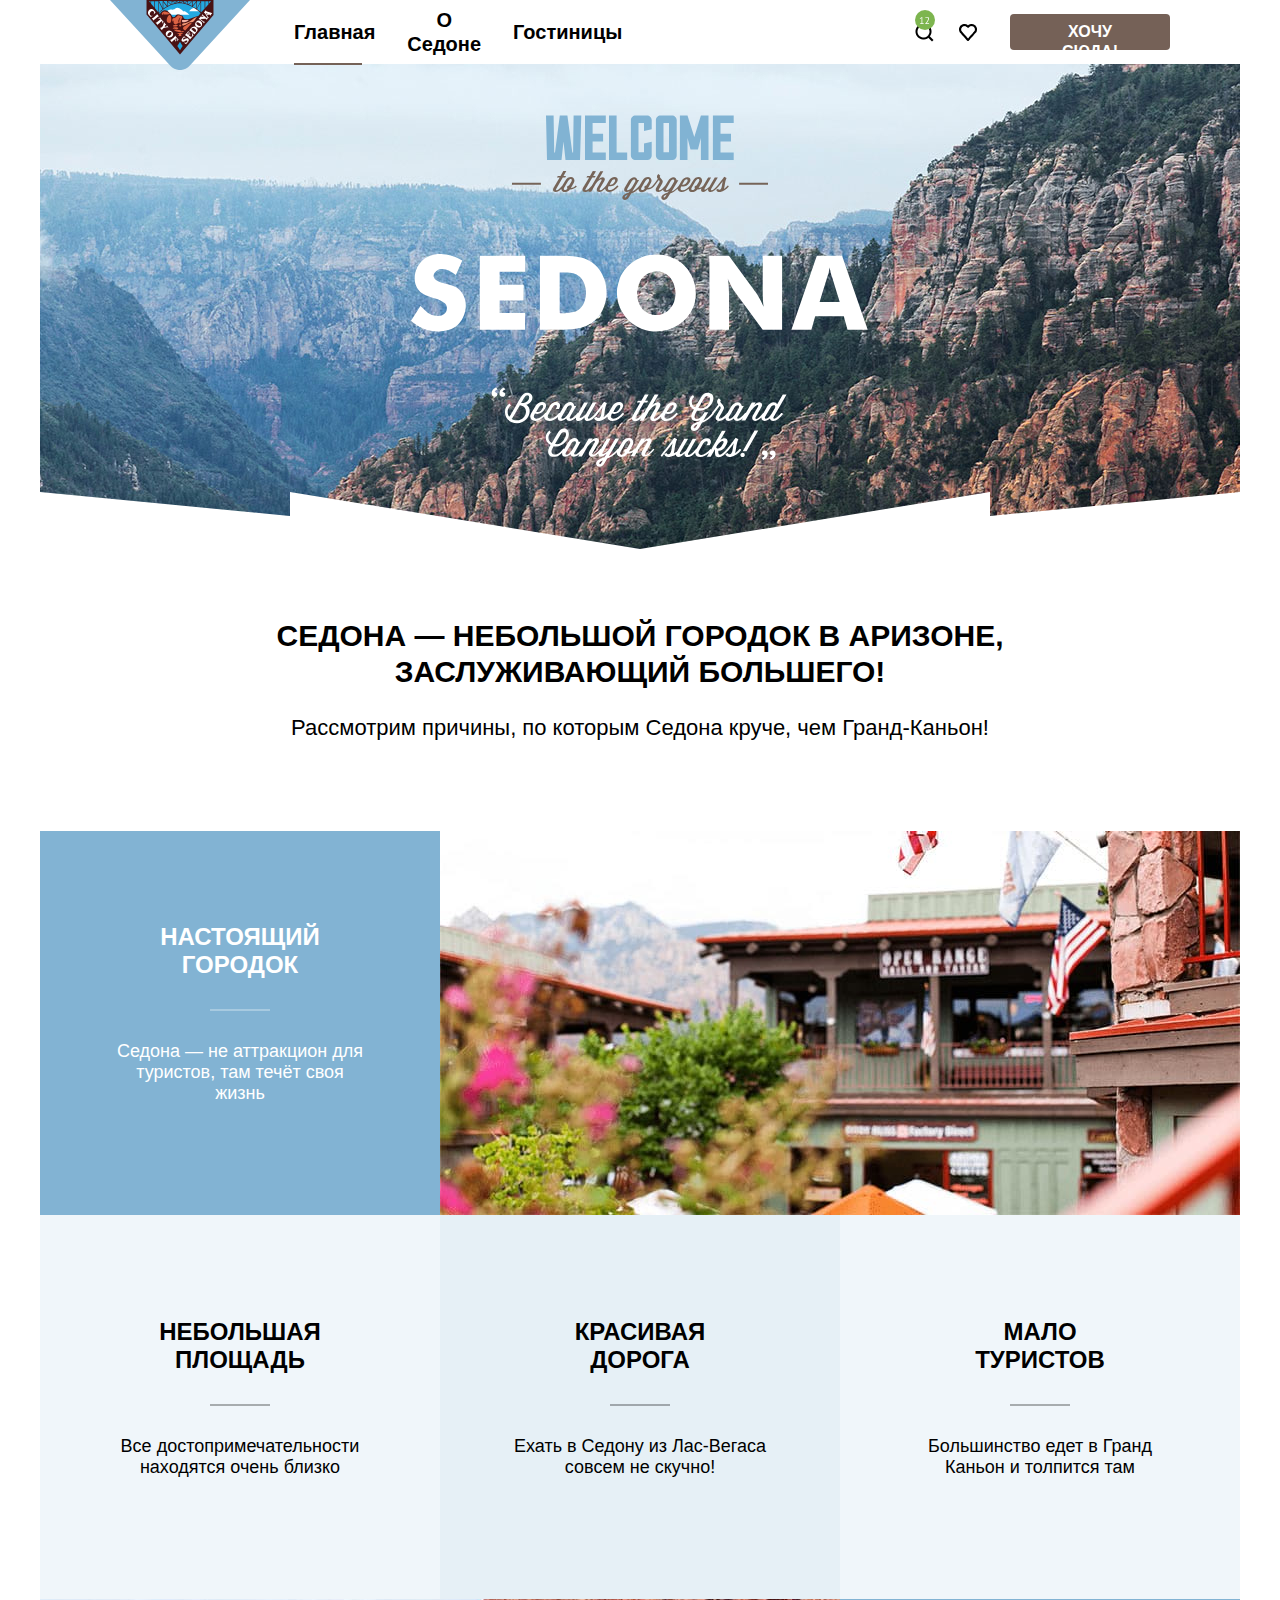
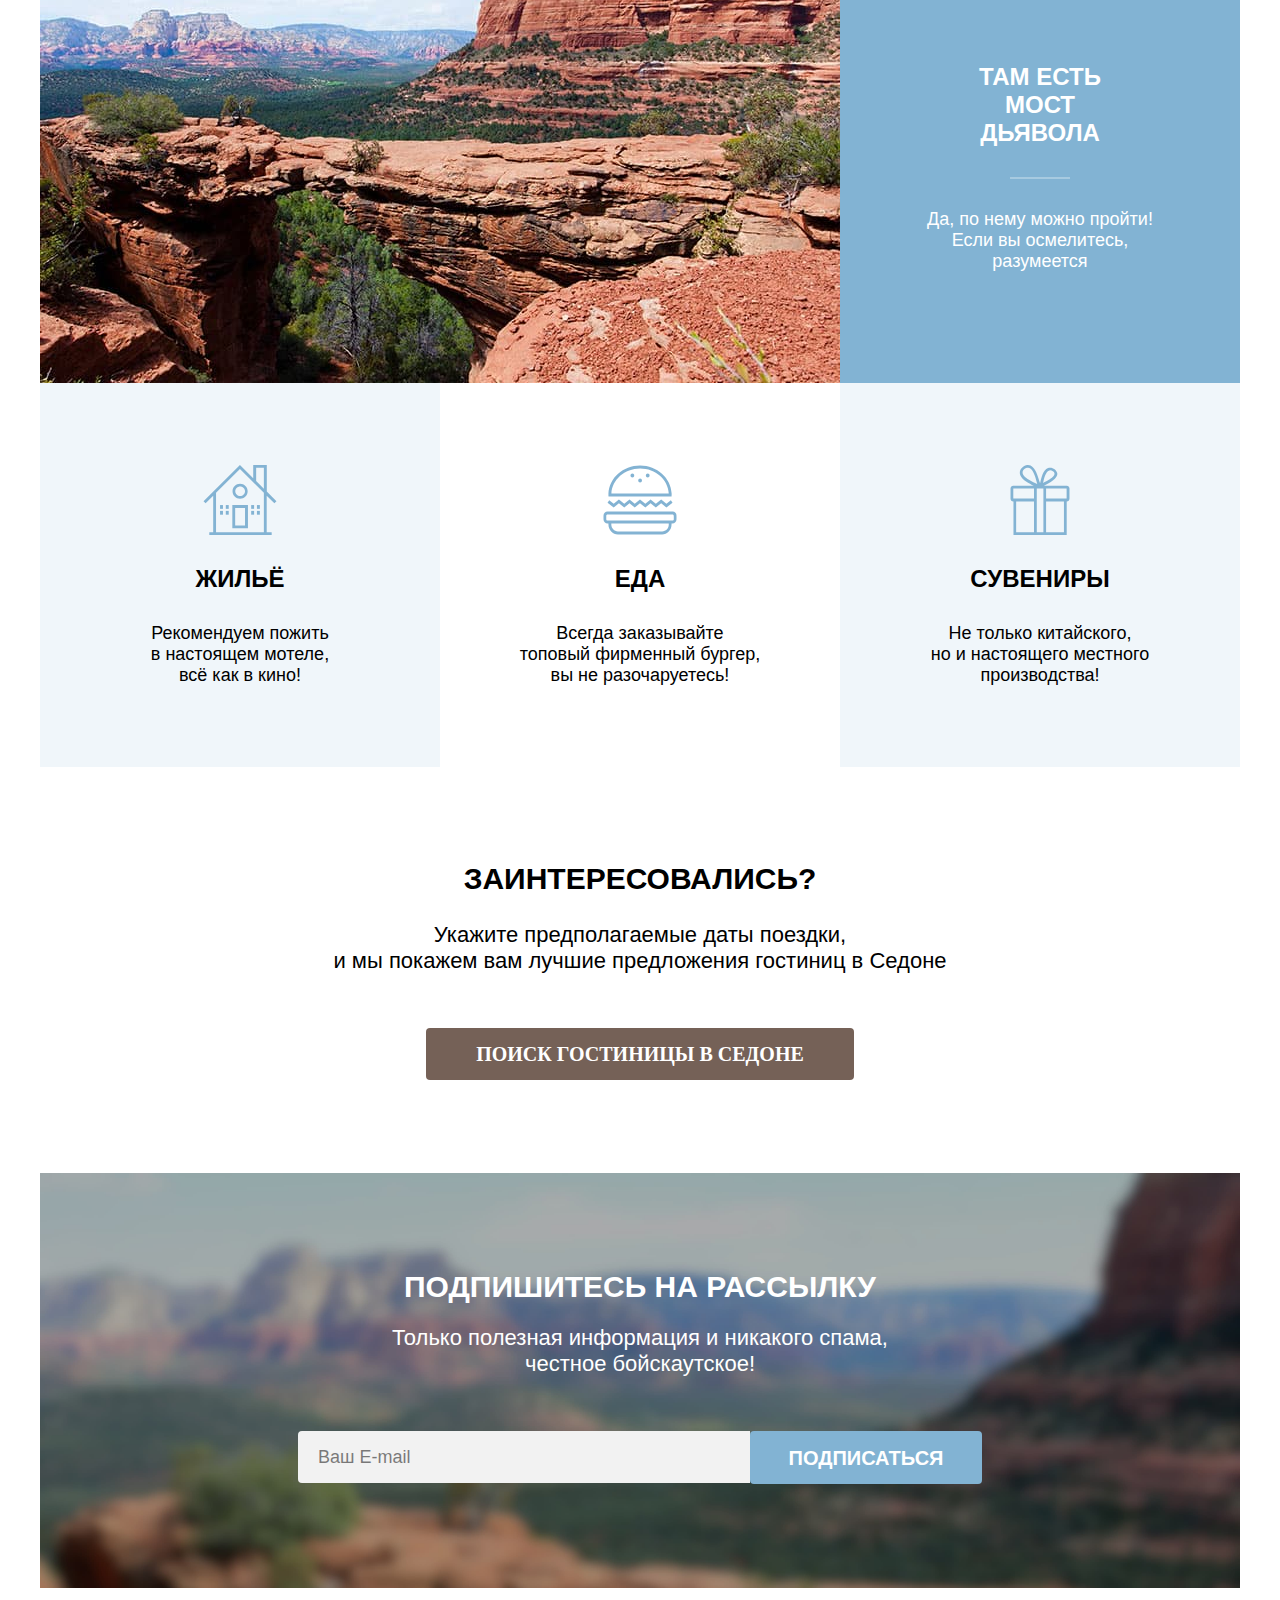
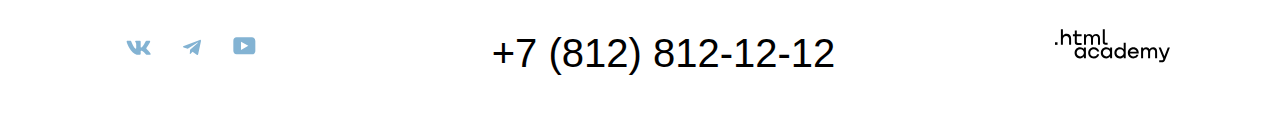
==== commit 84616eb0: "Merge pull request #9 from asponomareva/master" ====
--- a/index.html
+++ b/index.html
@@ -5,6 +5,7 @@
     <meta charset="utf-8">
     <title>HTML Academy: Седона</title>
     <link rel="stylesheet" href="styles/styles.css">
+    <link rel="icon" href="favicon.ico">
   </head>
 
   <body>
--- a/styles/styles.css
+++ b/styles/styles.css
@@ -75,18 +75,17 @@
 }
 
 .navigation_list {
-  padding: 20px 0px 20px 0px;
+  padding: 20px 0 20px 0;
   margin: 0;
   width: 339px;
   display: flex;
-  justify-content: space-around;
   align-items: center;
   margin-right: auto;
   list-style-type: none;
 }
 
 .navigation_user {
-  padding: 24px 0px 24px 0px;
+  padding: 24px 0 24px 0;
   margin-left: auto;
   width: 268px;
   margin-right: 70px;
@@ -113,11 +112,39 @@
   margin: 20px 16px;
 }
 
+.navigation_link:hover{
+  opacity: 0.6;
+}
+.navigation_link:active{
+  opacity: 0.3;
+}
+
 .navigation_link_current {
-  margin-left: 0px;
-}
-
-.navigation_user .navigation_item:nth-child(1) .navigation_link {
+  margin-left: 0;
+}
+
+.navigation_link_current::before {
+  position: absolute;
+  height: 2px;
+  background-color: #756257;
+  width: 68px;
+  content: "";
+  transform: translateY(43px);
+}
+
+.navigation_link_hotel::before {
+  position: absolute;
+  height: 2px;
+  background-color: #756257;
+  width: 93px;
+  content: "";
+  transform: translateY(43px);
+
+}
+
+
+
+.navigation_item-user:nth-child(1) .navigation_link {
   background-image: url("/images/Vector_search.png");
   background-repeat: no-repeat;
   background-position: center;
@@ -126,14 +153,21 @@
 
 }
 
-.navigation_user .navigation_item:nth-child(2) .navigation_link {
+.navigation_item-user:nth-child(2) .navigation_link {
   background-image: url("/images/Vector_heart.png");
   background-repeat: no-repeat;
   background-position: center;
   padding: 0;
   margin: 0;
-
-}
+  position: relative;
+
+}
+.number-heart{
+  position: absolute;
+  top:10px;
+  right:345px;
+}
+
 
 
 .button_navigation_link {
@@ -150,8 +184,8 @@
   font-size: 16px;
   line-height: 20px;
   text-align: center;
-  vertical-align: center;
   padding: 8px 34px;
+  margin-left: 20px;
 
 }
 
@@ -213,10 +247,18 @@
   border-bottom: solid 2px rgba(0, 0, 0, 0.3);
   width: 60px;
   padding-top: 30px;
-
-
-}
-
+}
+
+.line-city {
+  border-bottom: solid 2px rgba(255, 255, 255, 0.3);
+  width: 60px;
+  padding-top: 30px;
+}
+.line-bridge {
+  border-bottom: solid 2px rgba(255, 255, 255, 0.3);
+  width: 60px;
+  padding-top: 30px;
+}
 .advantages_list {
   margin: 0;
   padding: 0;
@@ -357,7 +399,6 @@
   text-align: center;
   vertical-align: Top;
   width: 175px;
-  text-align: center;
   margin: 0;
   padding: 0;
   margin-top: 30px;
@@ -387,7 +428,6 @@
   text-align: center;
   vertical-align: Top;
   width: 175px;
-  text-align: center;
   margin: 0;
   padding: 0;
   margin-top: 30px;
@@ -539,7 +579,6 @@
   min-height: 406px;
   display: flex;
   flex-direction: column;
-  align-items: center;
   justify-content: center;
 
 }
@@ -592,23 +631,41 @@
   background-size: cover;
 }
 
+.newsletter-catalog{
+  text-align: center;
+  color: black;
+  background-color:white;
+  width: 1200px;
+  min-height: 415px;
+  margin: 0 auto;
+  display: flex;
+  flex-direction: column;
+  align-items: center;
+  background-size: cover;
+
+}
+
 .newsletter_form {
   margin-top: 54px;
+  display: flex;
+  justify-content: center;
 }
 
 .newsletter-button {
   width: 232px;
-  height: 52px;
+  height: 53px;
   background-color: #82B3D3;
   color: white;
   border-radius: 4px;
-  font-family: "PT Sans" sans-serif;
+  font-family: "PT Sans", sans-serif;
   font-style: 700;
   font-size: 20px;
   line-height: 36px;
   text-align: center;
   vertical-align: center;
-}
+  border: none;
+}
+
 
 .newsletter-button:hover {
   background-color: #68A2CA;
@@ -659,8 +716,23 @@
   line-height: 36px;
   text-align: center;
   color: white;
-  border-style: none;
+  border: none;
   text-transform: uppercase;
+  border-radius: 0px 4px 4px 0px;
+}
+.field{
+  margin:0;
+  padding: 14px 20px;
+  box-sizing: border-box;
+  font-family: 'PT Sans';
+font-style: normal;
+font-weight: 400;
+font-size: 18px;
+line-height: 24px;
+border-radius: 4px 0px 0px 4px;
+border:none;
+background: #F2F2F2;
+
 }
 
 .footer-contacts {
@@ -697,8 +769,7 @@
 }
 
 .contacts_phone {
-  font-family: "PT Sans" sans-serif;
-  font-style: regular;
+  font-family: "PT Sans", sans-serif;
   font-size: 40px;
   line-height: 40px;
   text-align: center;
@@ -709,6 +780,14 @@
   margin-bottom: 35px;
   text-decoration: none;
 
+}
+
+.contacts_phone:hover{
+  color: #756157;
+}
+
+.contacts_phone:active{
+  color: rgba(117, 97, 87, 0.3);
 }
 
 .made_in {
@@ -732,7 +811,7 @@
 }
 
 .title-filter {
-  font-family: 'PT Sans';
+  font-family: 'PT Sans', sans-serif;
   font-style: normal;
   font-weight: 700;
   font-size: 60px;
@@ -744,7 +823,7 @@
 }
 
 .breadcumbs {
-  font-family: "PT Sans";
+  font-family: "PT Sans", sans-serif;
   Font-size: 16px;
   Line-height: 21px;
   text-align: Left;
@@ -757,20 +836,39 @@
   padding-top: 8px;
   padding-left: 70px;
   list-style-type: none;
-}
-
-.breadcumbs-link{
-  margin-right: 28px;
-
-
-}
-.arrow{
-background-image: url(/images/Vector_arrow.png);
-background-repeat: no-repeat;
+  position: relative;
+}
+
+.breadcumbs-link {
+  margin-right: 11px;
+  cursor: pointer;
+  position: relative;
+  }
+
+  .breadcumbs-link:hover {
+    color: rgba(255, 255, 255, 0.6);
+  }
+
+  .breadcumbs-link:focus {
+    color: #FFFFFF;
+  }
+  .breadcumbs-link:active {
+    color: rgba(255, 255, 255, 0.3);
+  }
+
+
+
+
+.arrow {
+  margin-right: 11px;
+  left: 90px;
+  position: absolute;
+  top: 13px;
+}
 
 
 .inner-header a {
-  font-family: 'PT Sans';
+  font-family: 'PT Sans', sans-serif;
   font-style: normal;
   font-weight: 400;
   font-size: 16px;
@@ -779,18 +877,22 @@
 }
 
 .control {
-  font-family: 'PT Sans';
+  font-family: 'PT Sans', sans-serif;
   font-style: normal;
   font-weight: 400;
   font-size: 18px;
   line-height: 23px;
   text-align: left;
   vertical-align: top;
-  margin-left: 16px;
+  margin-left: 25px;
+  position: relative;
+}
+.control:hover{
+  opacity: 0.6;
 }
 
 .catalog-filter-title {
-  font-family: 'PT Sans';
+  font-family: 'PT Sans', sans-serif;
   font-style: normal;
   font-weight: 700;
   font-size: 20px;
@@ -857,6 +959,7 @@
   display: flex;
   width: 288px;
   flex-wrap: wrap;
+  gap:2px;
 }
 
 .price {
@@ -867,7 +970,7 @@
   margin: 0;
   justify-content: flex-start;
   gap: 2px;
-  font-family: 'PT Sans';
+  font-family: 'PT Sans', sans-serif;
   font-style: normal;
   font-weight: 400;
   font-size: 18px;
@@ -875,7 +978,55 @@
   text-align: left;
   color: black;
   margin-bottom: 48px;
-}
+  appearance: textfield;
+
+}
+input::-webkit-outer-spin-button,
+input::-webkit-inner-spin-button {
+  appearance: none;
+  margin: 0;
+}
+
+
+.range-scale {
+  position: relative;
+  height: 4px;
+  background-color: white;
+  opacity:1;
+}
+.range-bar {
+  position: absolute;
+  height: 4px;
+  background-color: #FFFFFF;
+  }
+.range-toggle {
+  position: absolute;
+  width: 20px;
+  height: 20px;
+  background: #ffffff;
+  border: none;
+  border-radius: 5px;
+  cursor: pointer;
+}
+.range-toggle:active,
+.range-toggle:focus {
+  border: 2px solid #83B3D3;
+  box-shadow: 0 7px 15px rgba(0, 0, 0, 0.4);
+}
+
+.toggle-min {
+  top: -8px;
+  left: -10px;
+}
+
+.toggle-max {
+  top: -8px;
+  right: 60px;
+}
+
+
+
+
 
 .catalog-hotels {
   display: flex;
@@ -964,7 +1115,6 @@
 .control-input {
   width: 20px;
   height: 20px;
-  corner-radius: 4px;
   margin: 0;
   padding: 0;
 }
@@ -977,7 +1127,6 @@
   color: black;
   min-width: 338px;
   min-height: 36px;
-  margin: 0;
   padding: 0;
   margin: 56px 200px 46px 70px;
 
@@ -1011,7 +1160,7 @@
 }
 
 .sorting-result .button {
-  font-family: 'PT Sans';
+  font-family: 'PT Sans', sans-serif;
   font-style: normal;
   font-weight: 700;
   font-size: 16px;
@@ -1033,16 +1182,19 @@
   gap: 10px;
 }
 
-.sorting-result .button:hover{
+.sorting-result .button:hover {
   border: 2px solid #000000;
 }
-.sorting-result .button:focus{
+
+.sorting-result .button:focus {
   border: 2px solid #68A2CA;
 }
-.sorting-result .button:active{
+
+.sorting-result .button:active {
   border: 2px solid #000000;
 }
-.sorting-result .button-light{
+
+.sorting-result .button-light {
   border: 2px solid #000000;
 }
 
@@ -1072,7 +1224,7 @@
   display: flex;
   justify-content: space-between;
   align-items: center;
-  padding: 14px 20px;
+  padding: 10px 20px;
   gap: 94px;
   width: 292px;
   height: 49px;
@@ -1081,8 +1233,25 @@
 
 }
 
+.select-control:hover{
+  border: 2px solid #68A2CA;
+}
+
+.select-control:focus{
+  border: 2px solid #68A2CA;
+}
+.select-control:active{
+  border: 2px solid #3F5E72;
+}
+.select-control:disabled{
+  border: 2px solid rgba(0, 0, 0, 0.3);
+  opacity: 0.3;
+}
+
+
+
 .hotel_card_title {
-  font-family: 'PT Sans';
+  font-family: 'PT Sans', sans-serif;
   font-style: normal;
   font-weight: 700;
   font-size: 24px;
@@ -1143,7 +1312,7 @@
 }
 
 .accomodation {
-  font-family: 'PT Sans';
+  font-family: 'PT Sans', sans-serif;
   font-style: normal;
   font-weight: 400;
   font-size: 18px;
@@ -1153,7 +1322,7 @@
 
 
 .rating_score_button {
-  font-family: 'PT Sans';
+  font-family: 'PT Sans', sans-serif;
   font-style: normal;
   font-weight: 400;
   font-size: 16px;
@@ -1212,17 +1381,21 @@
   padding: 0;
   white-space: nowrap;
 }
-.add_button:hover{
+
+.add_button:hover {
   background: #615048;
 }
-.add_button:focus{
+
+.add_button:focus {
   background: #615048;
 }
-.add_button:active{
+
+.add_button:active {
   background: #756157;
   color: rgba(255, 255, 255, 0.3);
 }
-.add_button:disabled{
+
+.add_button:disabled {
   background: #E5E5E5;
 }
 
@@ -1247,22 +1420,26 @@
   white-space: nowrap;
 
 }
-.favorite_button:hover{
+
+.favorite_button:hover {
   background-color: #68A2CA;
 }
-.favorite_button:focus{
+
+.favorite_button:focus {
   background-color: #68A2CA;
 }
-.favorite_button:active{
+
+.favorite_button:active {
   background-color: #82B3D3;
   color: rgba(255, 255, 255, 0.3);
 }
-.favorite_button:disabled{
+
+.favorite_button:disabled {
   background-color: #E5E5E5;
   color: #FFFFFF;
 }
 
- .favorite_button_current {
+.favorite_button_current {
   min-width: 140px;
   min-height: 36px;
   background-color: #7DB54F;
@@ -1283,24 +1460,28 @@
   white-space: nowrap;
 
 }
-.favorite_button_current:hover{
+
+.favorite_button_current:hover {
   background-color: #6C9E42;
 }
-.favorite_button_current:focus{
+
+.favorite_button_current:focus {
   background-color: #6C9E42;
 }
-.favorite_button_current:active{
+
+.favorite_button_current:active {
   background-color: #7DB54F;
   color: rgba(255, 255, 255, 0.3);
 }
-.favorite_button_current:disabled{
+
+.favorite_button_current:disabled {
   background-color: #E5E5E5;
   color: white;
 }
 
 
 
-.pagination-link{
+.pagination-link {
   color: white;
   background-color: #82B3D3;
   border-radius: 4px;
@@ -1318,28 +1499,28 @@
   height: 60px;
 }
 
-.pagination-link:hover{
+.pagination-link:hover {
   background-color: #68A2CA;
   border: 1px solid #82B3D3;
   border-radius: 4px;
 
 }
 
-.pagination-link:active{
+.pagination-link:active {
   background-color: #82B3D3;
   border-radius: 4px;
   opacity: 0.3;
 
 }
 
-.pagination-current{
+.pagination-current {
   background-color: #F2F2F2;
   color: black;
   border-radius: 4px;
   display: flex;
   align-items: center;
   text-transform: uppercase;
-  font-family: 'PT Sans';
+  font-family: 'PT Sans', sans-serif;
   font-style: normal;
   font-weight: 700;
   font-size: 20px;
@@ -1347,14 +1528,15 @@
   text-decoration: none;
   justify-content: center;
 }
-.pagination-current:hover{
+
+.pagination-current:hover {
   background-color: #F2F2F2;
   color: black;
   border-radius: 4px;
   display: flex;
   align-items: center;
   text-transform: uppercase;
-  font-family: 'PT Sans';
+  font-family: 'PT Sans', sans-serif;
   font-style: normal;
   font-weight: 700;
   font-size: 20px;
@@ -1362,14 +1544,15 @@
   text-decoration: none;
   justify-content: center;
 }
-.pagination-current:active{
+
+.pagination-current:active {
   background-color: #F2F2F2;
   color: black;
   border-radius: 4px;
   display: flex;
   align-items: center;
   text-transform: uppercase;
-  font-family: 'PT Sans';
+  font-family: 'PT Sans', sans-serif;
   font-style: normal;
   font-weight: 700;
   font-size: 20px;
@@ -1405,3 +1588,516 @@
   flex-direction: column;
   width: 1200px;
 }
+
+.modal-container {
+  position: fixed;
+  top: 0;
+  left: 0;
+  display: flex;
+  width: 100%;
+  height: 100%;
+  background-color: rgba(242, 242, 242, 0.8);
+  margin: 0 auto;
+}
+
+.modal {
+  position: relative;
+  margin: auto;
+  background-color: #ffffff;
+}
+
+.modal-book {
+  width: 717px;
+  box-shadow: 0px 25px 50px rgb(0 0 0 / 15%);
+  border-radius: 30px;
+}
+
+.modal-close-button {
+  position: absolute;
+  padding: 0;
+  top: 64px;
+  right: 52px;
+  width: 52px;
+  height: 52px;
+  background-color: #F2F2F2;
+  border: none;
+  background-image: url("../images/close.svg");
+  background-repeat: no-repeat;
+  background-position: center;
+  cursor: pointer;
+  border-radius: 50%;
+}
+.modal-close-button:hover{
+  background-color: #E6E6E6;
+
+}
+.modal-close-button:focus{
+  background-color:#E6E6E6;
+  border: 3px solid #83B3D3;
+}
+.modal-close-button:active{
+  background-color:#E6E6E6;
+  opacity: 0.5;
+}
+
+
+.modal-title {
+  margin: 0;
+  margin-bottom: 64px;
+  font-family: 'PT Sans', sans-serif;
+  font-style: normal;
+  font-weight: 700;
+  font-size: 30px;
+  line-height: 36px;
+}
+
+.calendar-line {
+  display: flex;
+  flex-direction: row;
+  width: 577px;
+  min-height: 48px;
+  gap: 24px;
+  align-items: center;
+  margin-bottom: 4px;
+}
+
+.calendar-hotel {
+  display: flex;
+  flex-direction: column;
+  width: 577px;
+  height: 348px;
+  background-color: #fff;
+
+
+}
+
+.modal-content {
+  display: flex;
+  margin: 0;
+  width: 577px;
+  height: 448px;
+  flex-direction: column;
+  padding: 64px 70px;
+}
+
+.arrival-date {
+  display: flex;
+  flex-direction: row;
+  justify-content: space-between;
+  align-items: center;
+  height: 48px;
+  text-indent: 20px;
+}
+
+.calendar-line input {
+  width: 440px;
+}
+
+.calendar-hotel input {
+  margin: 0;
+  text-transform: uppercase;
+  background-color: #f2f2f2;
+  border-radius: 4px;
+  padding: 0;
+  font-family: 'PT Sans', sans-serif;
+  font-style: normal;
+  font-weight: 700;
+  font-size: 18px;
+  line-height: 24px;
+
+}
+
+.calendar-date {
+  position: absolute;
+  right: 92px;
+  width: 16px;
+  height: 15px;
+  border: none;
+  padding: 0;
+  margin: 0;
+}
+
+
+.calendar-line label {
+  font-style: normal;
+  font-weight: 700;
+  font-size: 20px;
+  line-height: 24px;
+  min-width: 119px;
+  height: 24px;
+  text-transform: capitalize;
+}
+.plus-minus{
+  cursor: pointer;
+}
+.minus:hover{
+ background-color:black;
+}
+.minus:focus{
+  background-color:black;
+  border: 3px solid #82B3D3;
+  border-radius: 4px;
+ }
+ .minus:active{
+  background-color:  rgba(117, 97, 87, 0.3);
+ }
+ .plus:hover{
+  background-color:black;
+ }
+ .plus:focus{
+   background-color:black;
+   border: 3px solid #82B3D3;
+   border-radius: 4px;
+  }
+  .plus:active{
+   background-color:  rgba(117, 97, 87, 0.3);
+  }
+
+.comment-arrival {
+  font-style: normal;
+  font-weight: 400;
+  font-size: 16px;
+  line-height: 21px;
+  color: #FF5757;
+  margin: 0;
+  margin-bottom: 23px;
+  margin-left: 156px;
+}
+.comment-departure{
+  font-style: normal;
+  font-weight: 400;
+  font-size: 16px;
+  line-height: 21px;
+  color: black;
+  margin: 0;
+  margin-bottom: 23px;
+  margin-left: 156px;
+}
+
+.departure-date {
+  display: flex;
+  flex-direction: row;
+  justify-content: space-between;
+  align-items: center;
+  height: 48px;
+  text-indent: 20px;
+}
+
+.adults-children {
+  display: flex;
+  width: 577px;
+}
+
+.adults-line {
+  display: flex;
+  width: 247px;
+  gap: 46px;
+  align-items: center;
+}
+
+.adults-line label {
+  font-style: normal;
+  font-weight: 700;
+  font-size: 20px;
+  line-height: 24px;
+  min-width: 91px;
+  height: 24px;
+  text-transform: capitalize;
+
+}
+
+.adults-line input {
+  margin: 0;
+  text-transform: uppercase;
+  background-color: #f2f2f2;
+  padding: 0;
+  font-family: 'PT Sans', sans-serif;
+  font-style: normal;
+  font-weight: 700;
+  font-size: 18px;
+  line-height: 24px;
+  width: 31px;
+  text-align: center;
+  height: 48px;
+}
+
+.adults-line button {
+  width: 40px;
+  height: 48px;
+  border: none;
+  padding: 0;
+  margin: 0;
+  background-color: #f2f2f2;
+}
+.departure-date:hover{
+  background-color: #E6E6E6;
+  opacity: 0.6;
+
+
+}
+.departure-date:active{
+  background-color: #F2F2F2;
+  border: 2px solid #000000;
+
+}
+
+.departure-date:focus{
+  background-color: #E6E6E6;
+  opacity: 0.6;
+  border: 3px solid #83B3D3;
+
+}
+
+.arrival-date:hover{
+  background-color: #E6E6E6;
+  opacity: 0.6;
+
+
+}
+.arrival-date:active{
+  background-color: #F2F2F2;
+  border: 2px solid #000000;
+
+}
+
+.arrival-date:focus{
+  background-color: #E6E6E6;
+  opacity: 0.6;
+  border: 3px solid #83B3D3;
+
+}
+
+.adult-button {
+  display: flex;
+  width: 110px;
+  border-radius: 4px;
+  background-color: #f2f2f2;
+}
+
+.minus {
+  background-color: rgba(117, 97, 87, 0.3);
+  width: 2px;
+  height: 14px;
+  margin: 0;
+  padding: 0;
+  transform: rotate(-90deg);
+  position: relative;
+  left: 15px;
+
+}
+
+.plus {
+  background:rgba(117, 97, 87, 0.3);
+  height: 14px;
+  width: 2px;
+  position: relative;
+  left: 20px;
+}
+.plus::after{
+  content: "";
+  height: 2px;
+  width: 14px;
+  background: rgba(117, 97, 87, 0.3);
+  position: absolute;
+  left: -6px;
+  top: 6px;
+}
+.children-button {
+  display: flex;
+  width: 110px;
+  border-radius: 4px;
+  background-color: #f2f2f2;
+  margin-left: 46px;
+
+}
+.children-line{
+  display: flex;
+  width: 247px;
+  margin-left: 88px;
+  align-items: center;
+
+}
+
+.children-line label{
+  font-style: normal;
+  font-weight: 700;
+  font-size: 20px;
+  line-height: 24px;
+  min-width: 49px;
+  height: 24px;
+  text-transform: capitalize;
+
+}
+.children-line input {
+  margin: 0;
+  text-transform: uppercase;
+  background-color: #f2f2f2;
+  padding: 0;
+  font-family: 'PT Sans';
+  font-style: normal;
+  font-weight: 700;
+  font-size: 18px;
+  line-height: 24px;
+  width: 31px;
+  text-align: center;
+  height: 48px;
+}
+.info{
+  margin-left: 10px;
+}
+.children-line button {
+  width: 40px;
+  height: 48px;
+  border: none;
+  padding: 0;
+  margin: 0;
+  background-color: #f2f2f2;
+}
+.button-find{
+  width: 577px;
+  min-height: 60px;
+  border-radius: 10px;
+ background: #83B3D3;
+ color: white;
+ font-style: normal;
+font-weight: 700;
+font-size: 20px;
+line-height: 24px;
+margin-top:46px;
+border: none;
+text-transform: uppercase;
+
+}
+.comment-info{
+position: absolute;
+width: 256px;
+height: 143px;
+background: #333333;
+box-shadow: 0px 15px 30px rgba(0, 0, 0, 0.3);
+border-radius: 10px;
+color:white;
+font-family: 'PT Sans', sans-serif;
+font-style: normal;
+font-weight: 400;
+font-size: 16px;
+line-height: 20px;
+padding: 17px 18px 18px 22px;
+box-sizing: border-box;
+left: 349px;
+bottom: 25px;
+}
+.triangle{
+  background: #333333;
+  position: relative;
+  transform: rotate(180deg);
+
+}
+.triangle::after{
+  content: "";
+  position: absolute;
+  left:161px;
+  bottom:-120px;
+  border: 10px solid transparent;
+  border-top: 10px solid #333333;
+
+}
+.modal-container-close {
+  display: none;
+}
+
+
+
+.price-field{
+
+  width: 143px;
+  height: 48px;
+  background: #F2F2F2;
+  border-radius: 4px 0px 0px 4px;
+  margin: 0;
+  box-sizing: border-box;
+  padding: 12px 20px;
+  border:none;
+  font-family: 'PT Sans', sans-serif;
+  font-style: normal;
+  font-weight: 700;
+  font-size: 18px;
+  line-height: 24px;
+}
+
+
+ input::placeholder{
+  color:black;
+  opacity: 0.5;
+  font-family: 'PT Sans', sans-serif;
+ font-style: normal;
+ font-weight: 400;
+ font-size: 18px;
+ line-height: 24px;
+
+}
+
+
+
+.control-mark {
+  position: absolute;
+  width: 20px;
+  height: 20px;
+  background: white;
+  border-radius: 4px;
+  left:-25px;
+
+
+}
+.control-mark:hover{
+  opacity: 0.6;
+
+}
+.control-mark:focus{
+  opacity: 1;
+  border: 3px #83B3D3;
+}
+.control-mark:active{
+  opacity: 0.6;
+}
+
+.control-input[type="checkbox"]:checked + .control-mark::before
+ {
+  position: absolute;
+  top: 9.2px;
+  left: 7px;
+  width: 12px;
+  height: 2px;
+  background-color: #3F5E72;;
+  content: "";
+}
+
+.control-input[type="checkbox"]:checked + .control-mark::after{
+  position: absolute;
+  top: 12px;
+  left: 1px;
+  width: 9px;
+  height: 2px;
+  background-color: #3F5E72;;
+  content: "";
+}
+
+.control-input[type="checkbox"]:checked + .control-mark::before {
+  transform: rotate(135deg);
+}
+
+.control-input[type="checkbox"]:checked + .control-mark::after {
+  transform: rotate(-135deg);
+}
+.control-input[type="radio"] + .control-mark {
+  border-radius: 50%;
+}
+.control-input[type="radio"]:checked + .control-mark::before {
+  position: absolute;
+  top: 5px;
+  left: 5px;
+  width: 10px;
+  height: 10px;
+  background-color: #3F5E72;
+  border-radius: 50%;
+  content: "";
+}
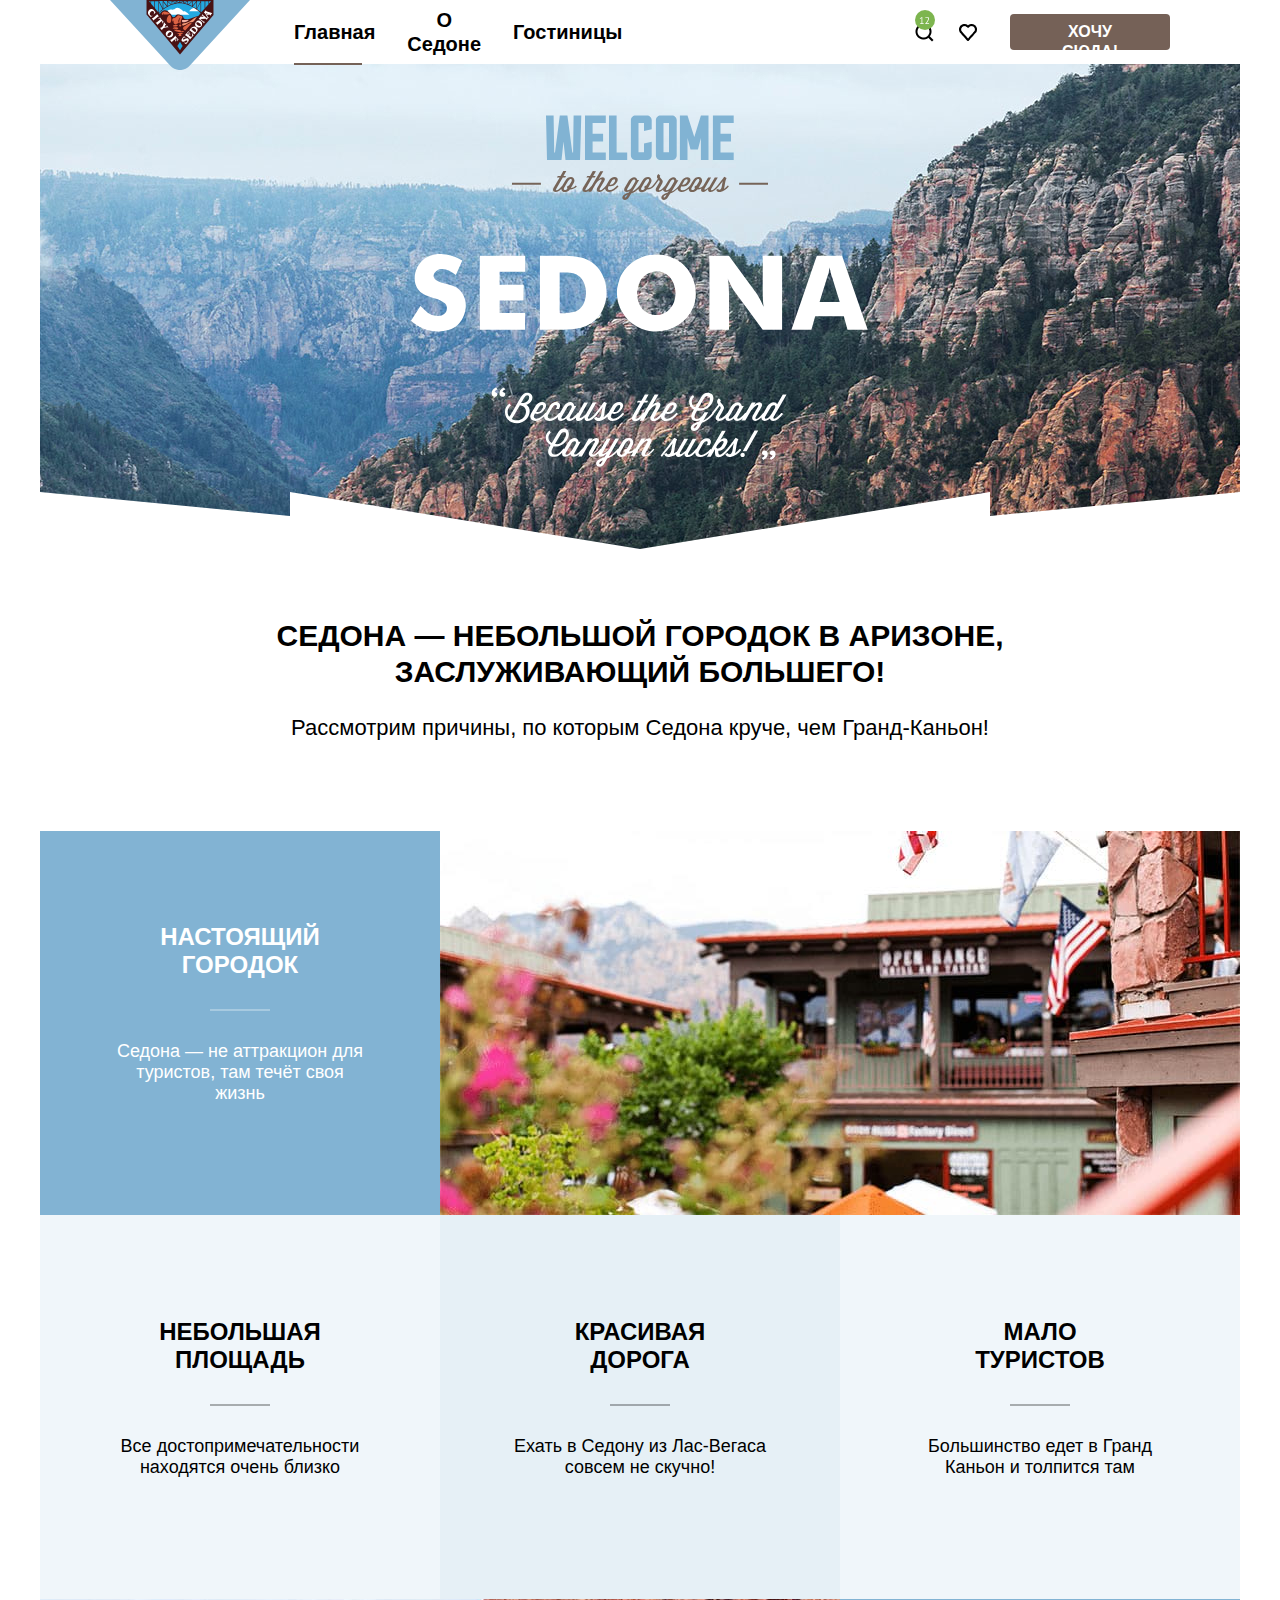
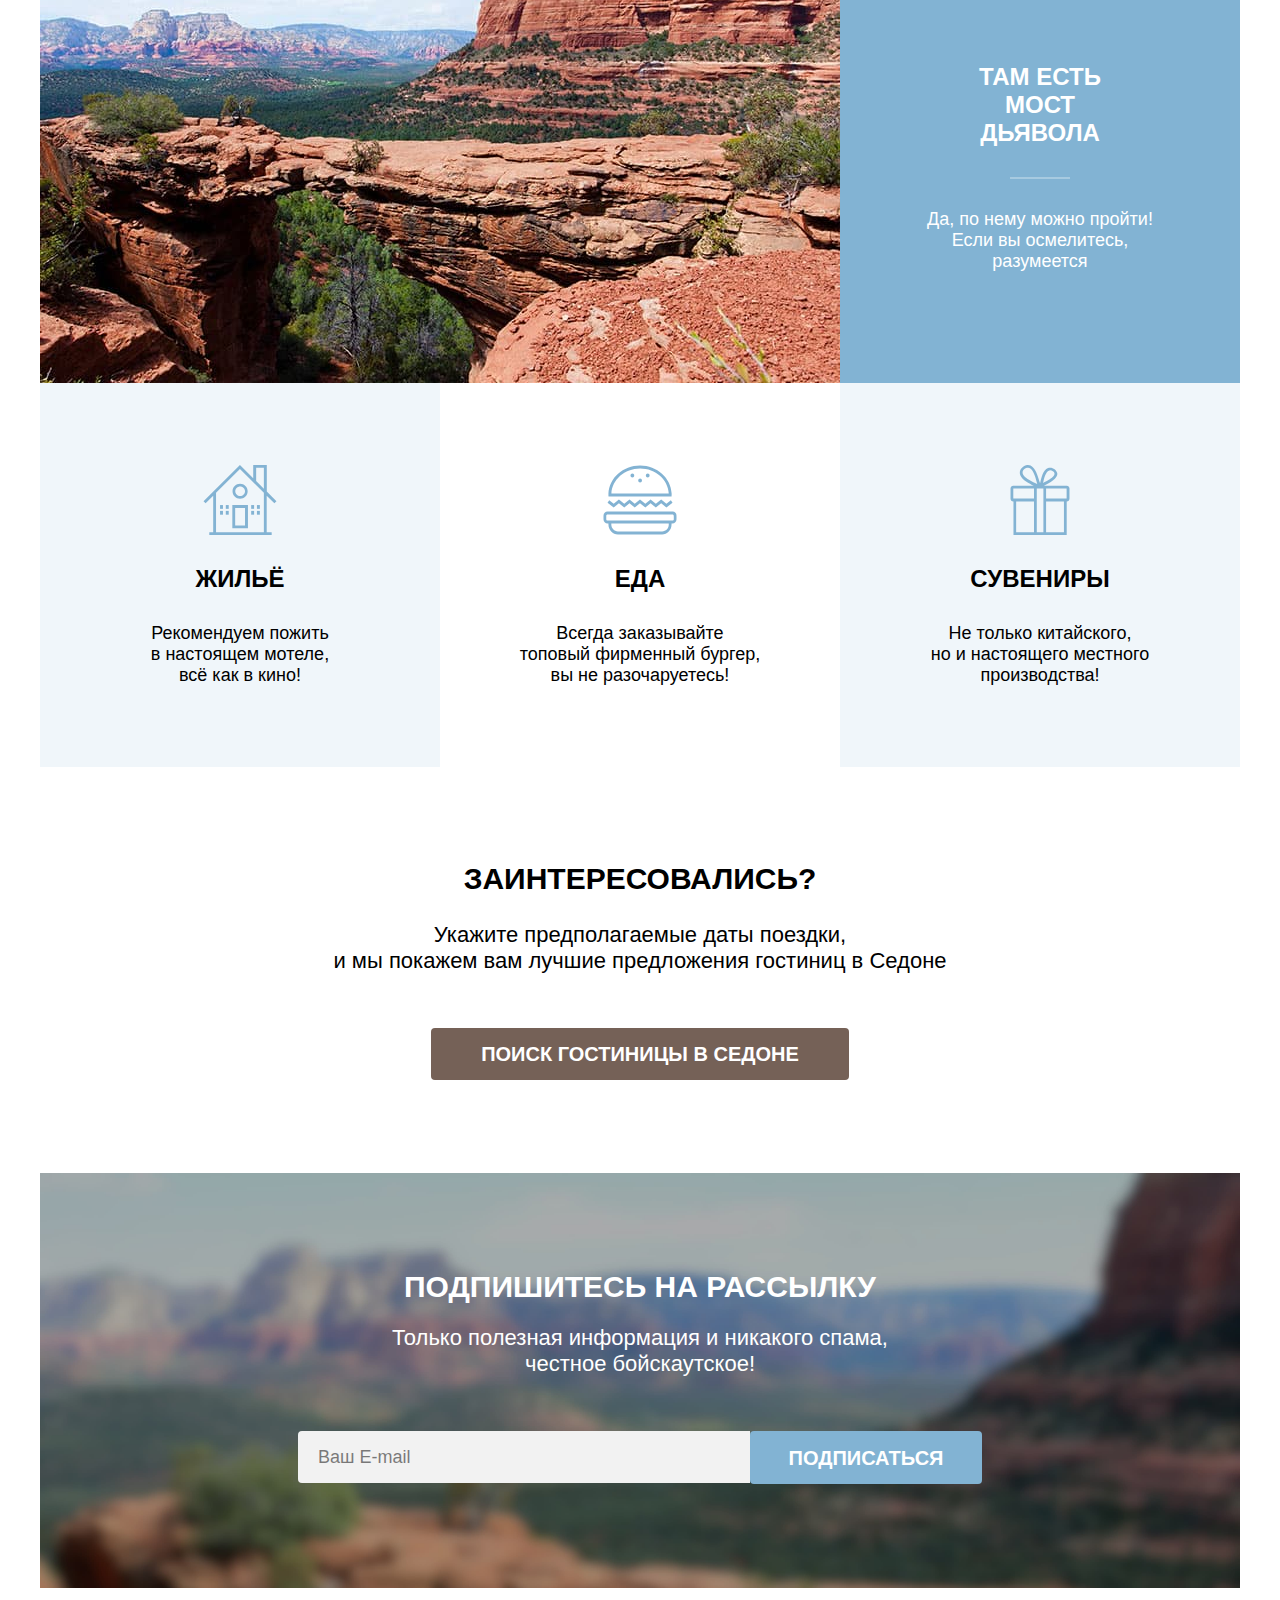
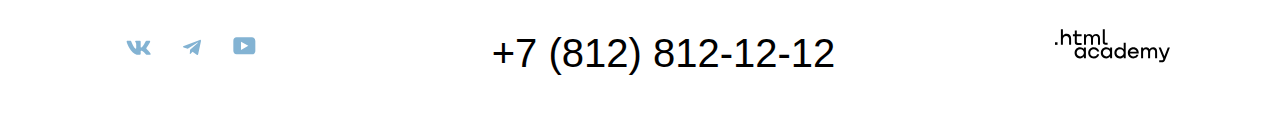
==== commit 1579279c: "Merge pull request #12 from asponomareva/master" ====
--- a/index.html
+++ b/index.html
@@ -345,31 +345,25 @@
               <div class="adults-line">
                 <label for="adult">Взрослые:</label>
                 <div class="adult-button">
-                  <button class="plus-minus" type="submit">
+                  <button class="plus-minus" type="submit"></button>
                     <div class="minus"></div>
-                  </button>
                   <input class="adult-choose" type="text" name="adult" id="adult" value="2">
-                  <button class="plus-minus" type="submit">
+                  <button class="plus-minus" type="submit"></button>
                     <div class="plus"></div>
-                  </button>
                 </div>
               </div>
-
               <div class="children-line">
-
                 <label for="children">Дети:</label>
                 <svg class="info" xmlns="http://www.w3.org/2000/svg" width="26" height="26" viewBox="0 0 26 26">
                   <circle cx="13" cy="13" r="13" fill="#83B3D3" />
                   <path fill-rule="evenodd" clip-rule="evenodd" d="M12 7h2v2h-2V7Zm2 12h-2v-9h2v9Z" fill="#fff" />
                 </svg>
                 <div class="children-button">
-                  <button class="plus-minus" type="submit">
+                  <button class="plus-minus" type="submit"></button>
                     <div class="minus"></div>
-                  </button>
                   <input class="children-choose" type="text" name="children" id="children" value="2">
-                  <button class="plus-minus" type="submit">
+                  <button class="plus-minus" type="submit"></button>
                     <div class="plus"></div>
-                  </button>
                 </div>
               </div>
             </div>
--- a/styles/styles.css
+++ b/styles/styles.css
@@ -32,9 +32,6 @@
   min-height: 100%;
 }
 
-.main-container {
-  flex-grow: 1;
-}
 
 .container {
   margin: 0 auto;
@@ -48,6 +45,7 @@
   width: 1200px;
   height: 64px;
   justify-content: space-between;
+
 }
 
 .visually-hidden {
@@ -112,10 +110,11 @@
   margin: 20px 16px;
 }
 
-.navigation_link:hover{
+.navigation_link:hover {
   opacity: 0.6;
 }
-.navigation_link:active{
+
+.navigation_link:active {
   opacity: 0.3;
 }
 
@@ -142,6 +141,14 @@
 
 }
 
+.made_in:hover {
+  opacity: 0.7;
+}
+
+.made_in:active {
+  opacity: 0.3;
+}
+
 
 
 .navigation_item-user:nth-child(1) .navigation_link {
@@ -162,10 +169,11 @@
   position: relative;
 
 }
-.number-heart{
+
+.number-heart {
   position: absolute;
-  top:10px;
-  right:345px;
+  top: 10px;
+  right: 345px;
 }
 
 
@@ -254,11 +262,13 @@
   width: 60px;
   padding-top: 30px;
 }
+
 .line-bridge {
   border-bottom: solid 2px rgba(255, 255, 255, 0.3);
   width: 60px;
   padding-top: 30px;
 }
+
 .advantages_list {
   margin: 0;
   padding: 0;
@@ -593,7 +603,7 @@
   border-radius: 4px;
   background-size: cover;
   cursor: pointer;
-  font-family: 'PT Sans';
+  font-family: 'PT Sans', sans-serif;
   font-style: normal;
   font-size: 20px;
   line-height: 36px;
@@ -631,10 +641,10 @@
   background-size: cover;
 }
 
-.newsletter-catalog{
+.newsletter-catalog {
   text-align: center;
   color: black;
-  background-color:white;
+  background-color: white;
   width: 1200px;
   min-height: 415px;
   margin: 0 auto;
@@ -720,18 +730,19 @@
   text-transform: uppercase;
   border-radius: 0px 4px 4px 0px;
 }
-.field{
-  margin:0;
+
+.field {
+  margin: 0;
   padding: 14px 20px;
   box-sizing: border-box;
-  font-family: 'PT Sans';
-font-style: normal;
-font-weight: 400;
-font-size: 18px;
-line-height: 24px;
-border-radius: 4px 0px 0px 4px;
-border:none;
-background: #F2F2F2;
+  font-family: 'PT Sans', sans-serif;
+  font-style: normal;
+  font-weight: 400;
+  font-size: 18px;
+  line-height: 24px;
+  border-radius: 4px 0px 0px 4px;
+  border: none;
+  background: #F2F2F2;
 
 }
 
@@ -782,11 +793,11 @@
 
 }
 
-.contacts_phone:hover{
+.contacts_phone:hover {
   color: #756157;
 }
 
-.contacts_phone:active{
+.contacts_phone:active {
   color: rgba(117, 97, 87, 0.3);
 }
 
@@ -843,18 +854,19 @@
   margin-right: 11px;
   cursor: pointer;
   position: relative;
-  }
-
-  .breadcumbs-link:hover {
-    color: rgba(255, 255, 255, 0.6);
-  }
-
-  .breadcumbs-link:focus {
-    color: #FFFFFF;
-  }
-  .breadcumbs-link:active {
-    color: rgba(255, 255, 255, 0.3);
-  }
+}
+
+.breadcumbs-link:hover {
+  color: rgba(255, 255, 255, 0.6);
+}
+
+.breadcumbs-link:focus {
+  color: #FFFFFF;
+}
+
+.breadcumbs-link:active {
+  color: rgba(255, 255, 255, 0.3);
+}
 
 
 
@@ -887,7 +899,8 @@
   margin-left: 25px;
   position: relative;
 }
-.control:hover{
+
+.control:hover {
   opacity: 0.6;
 }
 
@@ -959,7 +972,7 @@
   display: flex;
   width: 288px;
   flex-wrap: wrap;
-  gap:2px;
+  gap: 2px;
 }
 
 .price {
@@ -981,6 +994,7 @@
   appearance: textfield;
 
 }
+
 input::-webkit-outer-spin-button,
 input::-webkit-inner-spin-button {
   appearance: none;
@@ -992,13 +1006,15 @@
   position: relative;
   height: 4px;
   background-color: white;
-  opacity:1;
-}
+  opacity: 1;
+}
+
 .range-bar {
   position: absolute;
   height: 4px;
   background-color: #FFFFFF;
-  }
+}
+
 .range-toggle {
   position: absolute;
   width: 20px;
@@ -1008,6 +1024,7 @@
   border-radius: 5px;
   cursor: pointer;
 }
+
 .range-toggle:active,
 .range-toggle:focus {
   border: 2px solid #83B3D3;
@@ -1150,7 +1167,7 @@
   gap: 8px;
 }
 
-option {
+.sorting-option {
   font-family: 'PT Sans' sans-serif;
   font-style: normal;
   font-weight: 400;
@@ -1233,17 +1250,19 @@
 
 }
 
-.select-control:hover{
+.select-control:hover {
   border: 2px solid #68A2CA;
 }
 
-.select-control:focus{
+.select-control:focus {
   border: 2px solid #68A2CA;
 }
-.select-control:active{
+
+.select-control:active {
   border: 2px solid #3F5E72;
 }
-.select-control:disabled{
+
+.select-control:disabled {
   border: 2px solid rgba(0, 0, 0, 0.3);
   opacity: 0.3;
 }
@@ -1488,7 +1507,7 @@
   display: flex;
   align-items: center;
   text-transform: uppercase;
-  font-family: 'PT Sans';
+  font-family: 'PT Sans', sans-serif;
   font-style: normal;
   font-weight: 700;
   font-size: 20px;
@@ -1497,11 +1516,12 @@
   justify-content: center;
   width: 60px;
   height: 60px;
+  border: 4px white;
 }
 
 .pagination-link:hover {
   background-color: #68A2CA;
-  border: 1px solid #82B3D3;
+  border: #82B3D3;
   border-radius: 4px;
 
 }
@@ -1543,6 +1563,8 @@
   line-height: 36px;
   text-decoration: none;
   justify-content: center;
+  cursor: pointer;
+
 }
 
 .pagination-current:active {
@@ -1572,6 +1594,7 @@
   padding: 0;
   margin-bottom: 60px;
   margin-left: 70px;
+
 
 
 }
@@ -1627,16 +1650,19 @@
   cursor: pointer;
   border-radius: 50%;
 }
-.modal-close-button:hover{
+
+.modal-close-button:hover {
   background-color: #E6E6E6;
 
 }
-.modal-close-button:focus{
-  background-color:#E6E6E6;
+
+.modal-close-button:focus {
+  background-color: #E6E6E6;
   border: 3px solid #83B3D3;
 }
-.modal-close-button:active{
-  background-color:#E6E6E6;
+
+.modal-close-button:active {
+  background-color: #E6E6E6;
   opacity: 0.5;
 }
 
@@ -1727,31 +1753,38 @@
   height: 24px;
   text-transform: capitalize;
 }
-.plus-minus{
+
+.plus-minus {
   cursor: pointer;
 }
-.minus:hover{
- background-color:black;
-}
-.minus:focus{
-  background-color:black;
+
+.minus:hover {
+  background-color: black;
+}
+
+.minus:focus {
+  background-color: black;
   border: 3px solid #82B3D3;
   border-radius: 4px;
- }
- .minus:active{
-  background-color:  rgba(117, 97, 87, 0.3);
- }
- .plus:hover{
-  background-color:black;
- }
- .plus:focus{
-   background-color:black;
-   border: 3px solid #82B3D3;
-   border-radius: 4px;
-  }
-  .plus:active{
-   background-color:  rgba(117, 97, 87, 0.3);
-  }
+}
+
+.minus:active {
+  background-color: rgba(117, 97, 87, 0.3);
+}
+
+.plus:hover {
+  background-color: black;
+}
+
+.plus:focus {
+  background-color: black;
+  border: 3px solid #82B3D3;
+  border-radius: 4px;
+}
+
+.plus:active {
+  background-color: rgba(117, 97, 87, 0.3);
+}
 
 .comment-arrival {
   font-style: normal;
@@ -1763,7 +1796,8 @@
   margin-bottom: 23px;
   margin-left: 156px;
 }
-.comment-departure{
+
+.comment-departure {
   font-style: normal;
   font-weight: 400;
   font-size: 16px;
@@ -1829,38 +1863,41 @@
   margin: 0;
   background-color: #f2f2f2;
 }
-.departure-date:hover{
+
+.departure-date:hover {
   background-color: #E6E6E6;
   opacity: 0.6;
 
 
 }
-.departure-date:active{
+
+.departure-date:active {
   background-color: #F2F2F2;
   border: 2px solid #000000;
 
 }
 
-.departure-date:focus{
+.departure-date:focus {
   background-color: #E6E6E6;
   opacity: 0.6;
   border: 3px solid #83B3D3;
 
 }
 
-.arrival-date:hover{
+.arrival-date:hover {
   background-color: #E6E6E6;
   opacity: 0.6;
 
 
 }
-.arrival-date:active{
+
+.arrival-date:active {
   background-color: #F2F2F2;
   border: 2px solid #000000;
 
 }
 
-.arrival-date:focus{
+.arrival-date:focus {
   background-color: #E6E6E6;
   opacity: 0.6;
   border: 3px solid #83B3D3;
@@ -1882,18 +1919,23 @@
   padding: 0;
   transform: rotate(-90deg);
   position: relative;
-  left: 15px;
-
-}
+  left: -16px;
+  top: 17px;
+}
+
+
 
 .plus {
-  background:rgba(117, 97, 87, 0.3);
+  background: rgba(117, 97, 87, 0.3);
   height: 14px;
   width: 2px;
   position: relative;
-  left: 20px;
-}
-.plus::after{
+  left: -20px;
+  top: 17px;
+}
+
+
+.plus::after {
   content: "";
   height: 2px;
   width: 14px;
@@ -1902,6 +1944,7 @@
   left: -6px;
   top: 6px;
 }
+
 .children-button {
   display: flex;
   width: 110px;
@@ -1910,7 +1953,8 @@
   margin-left: 46px;
 
 }
-.children-line{
+
+.children-line {
   display: flex;
   width: 247px;
   margin-left: 88px;
@@ -1918,7 +1962,7 @@
 
 }
 
-.children-line label{
+.children-line label {
   font-style: normal;
   font-weight: 700;
   font-size: 20px;
@@ -1928,12 +1972,13 @@
   text-transform: capitalize;
 
 }
+
 .children-line input {
   margin: 0;
   text-transform: uppercase;
   background-color: #f2f2f2;
   padding: 0;
-  font-family: 'PT Sans';
+  font-family: 'PT Sans', sans-serif;
   font-style: normal;
   font-weight: 700;
   font-size: 18px;
@@ -1942,9 +1987,11 @@
   text-align: center;
   height: 48px;
 }
-.info{
+
+.info {
   margin-left: 10px;
 }
+
 .children-line button {
   width: 40px;
   height: 48px;
@@ -1953,61 +2000,66 @@
   margin: 0;
   background-color: #f2f2f2;
 }
-.button-find{
+
+.button-find {
   width: 577px;
   min-height: 60px;
   border-radius: 10px;
- background: #83B3D3;
- color: white;
- font-style: normal;
-font-weight: 700;
-font-size: 20px;
-line-height: 24px;
-margin-top:46px;
-border: none;
-text-transform: uppercase;
-
-}
-.comment-info{
-position: absolute;
-width: 256px;
-height: 143px;
-background: #333333;
-box-shadow: 0px 15px 30px rgba(0, 0, 0, 0.3);
-border-radius: 10px;
-color:white;
-font-family: 'PT Sans', sans-serif;
-font-style: normal;
-font-weight: 400;
-font-size: 16px;
-line-height: 20px;
-padding: 17px 18px 18px 22px;
-box-sizing: border-box;
-left: 349px;
-bottom: 25px;
-}
-.triangle{
+  background: #83B3D3;
+  color: white;
+  font-style: normal;
+  font-weight: 700;
+  font-size: 20px;
+  line-height: 24px;
+  margin-top: 46px;
+  border: none;
+  text-transform: uppercase;
+
+}
+
+.comment-info {
+  position: absolute;
+  width: 256px;
+  height: 143px;
+  background: #333333;
+  box-shadow: 0px 15px 30px rgba(0, 0, 0, 0.3);
+  border-radius: 10px;
+  color: white;
+  font-family: 'PT Sans', sans-serif;
+  font-style: normal;
+  font-weight: 400;
+  font-size: 16px;
+  line-height: 20px;
+  padding: 17px 18px 18px 22px;
+  box-sizing: border-box;
+  left: 349px;
+  bottom: 25px;
+}
+
+.triangle {
   background: #333333;
   position: relative;
   transform: rotate(180deg);
 
 }
-.triangle::after{
+
+.triangle::after {
   content: "";
   position: absolute;
-  left:161px;
-  bottom:-120px;
+  left: 161px;
+  bottom: -120px;
   border: 10px solid transparent;
   border-top: 10px solid #333333;
 
 }
+
 .modal-container-close {
   display: none;
 }
 
 
 
-.price-field{
+.price-field {
 
   width: 143px;
   height: 48px;
@@ -2016,7 +2068,7 @@
   margin: 0;
   box-sizing: border-box;
   padding: 12px 20px;
-  border:none;
+  border: none;
   font-family: 'PT Sans', sans-serif;
   font-style: normal;
   font-weight: 700;
@@ -2025,14 +2077,14 @@
 }
 
 
- input::placeholder{
-  color:black;
+input::placeholder {
+  color: black;
   opacity: 0.5;
   font-family: 'PT Sans', sans-serif;
- font-style: normal;
- font-weight: 400;
- font-size: 18px;
- line-height: 24px;
+  font-style: normal;
+  font-weight: 400;
+  font-size: 18px;
+  line-height: 24px;
 
 }
 
@@ -2044,40 +2096,44 @@
   height: 20px;
   background: white;
   border-radius: 4px;
-  left:-25px;
-
-
-}
-.control-mark:hover{
+  left: -25px;
+
+
+}
+
+.control-mark:hover {
   opacity: 0.6;
 
 }
-.control-mark:focus{
+
+.control-mark:focus {
   opacity: 1;
   border: 3px #83B3D3;
 }
-.control-mark:active{
+
+.control-mark:active {
   opacity: 0.6;
 }
 
-.control-input[type="checkbox"]:checked + .control-mark::before
- {
+.control-input[type="checkbox"]:checked + .control-mark::before {
   position: absolute;
   top: 9.2px;
   left: 7px;
   width: 12px;
   height: 2px;
-  background-color: #3F5E72;;
+  background-color: #3F5E72;
+  ;
   content: "";
 }
 
-.control-input[type="checkbox"]:checked + .control-mark::after{
+.control-input[type="checkbox"]:checked + .control-mark::after {
   position: absolute;
   top: 12px;
   left: 1px;
   width: 9px;
   height: 2px;
-  background-color: #3F5E72;;
+  background-color: #3F5E72;
+  ;
   content: "";
 }
 
@@ -2088,9 +2144,11 @@
 .control-input[type="checkbox"]:checked + .control-mark::after {
   transform: rotate(-135deg);
 }
+
 .control-input[type="radio"] + .control-mark {
   border-radius: 50%;
 }
+
 .control-input[type="radio"]:checked + .control-mark::before {
   position: absolute;
   top: 5px;
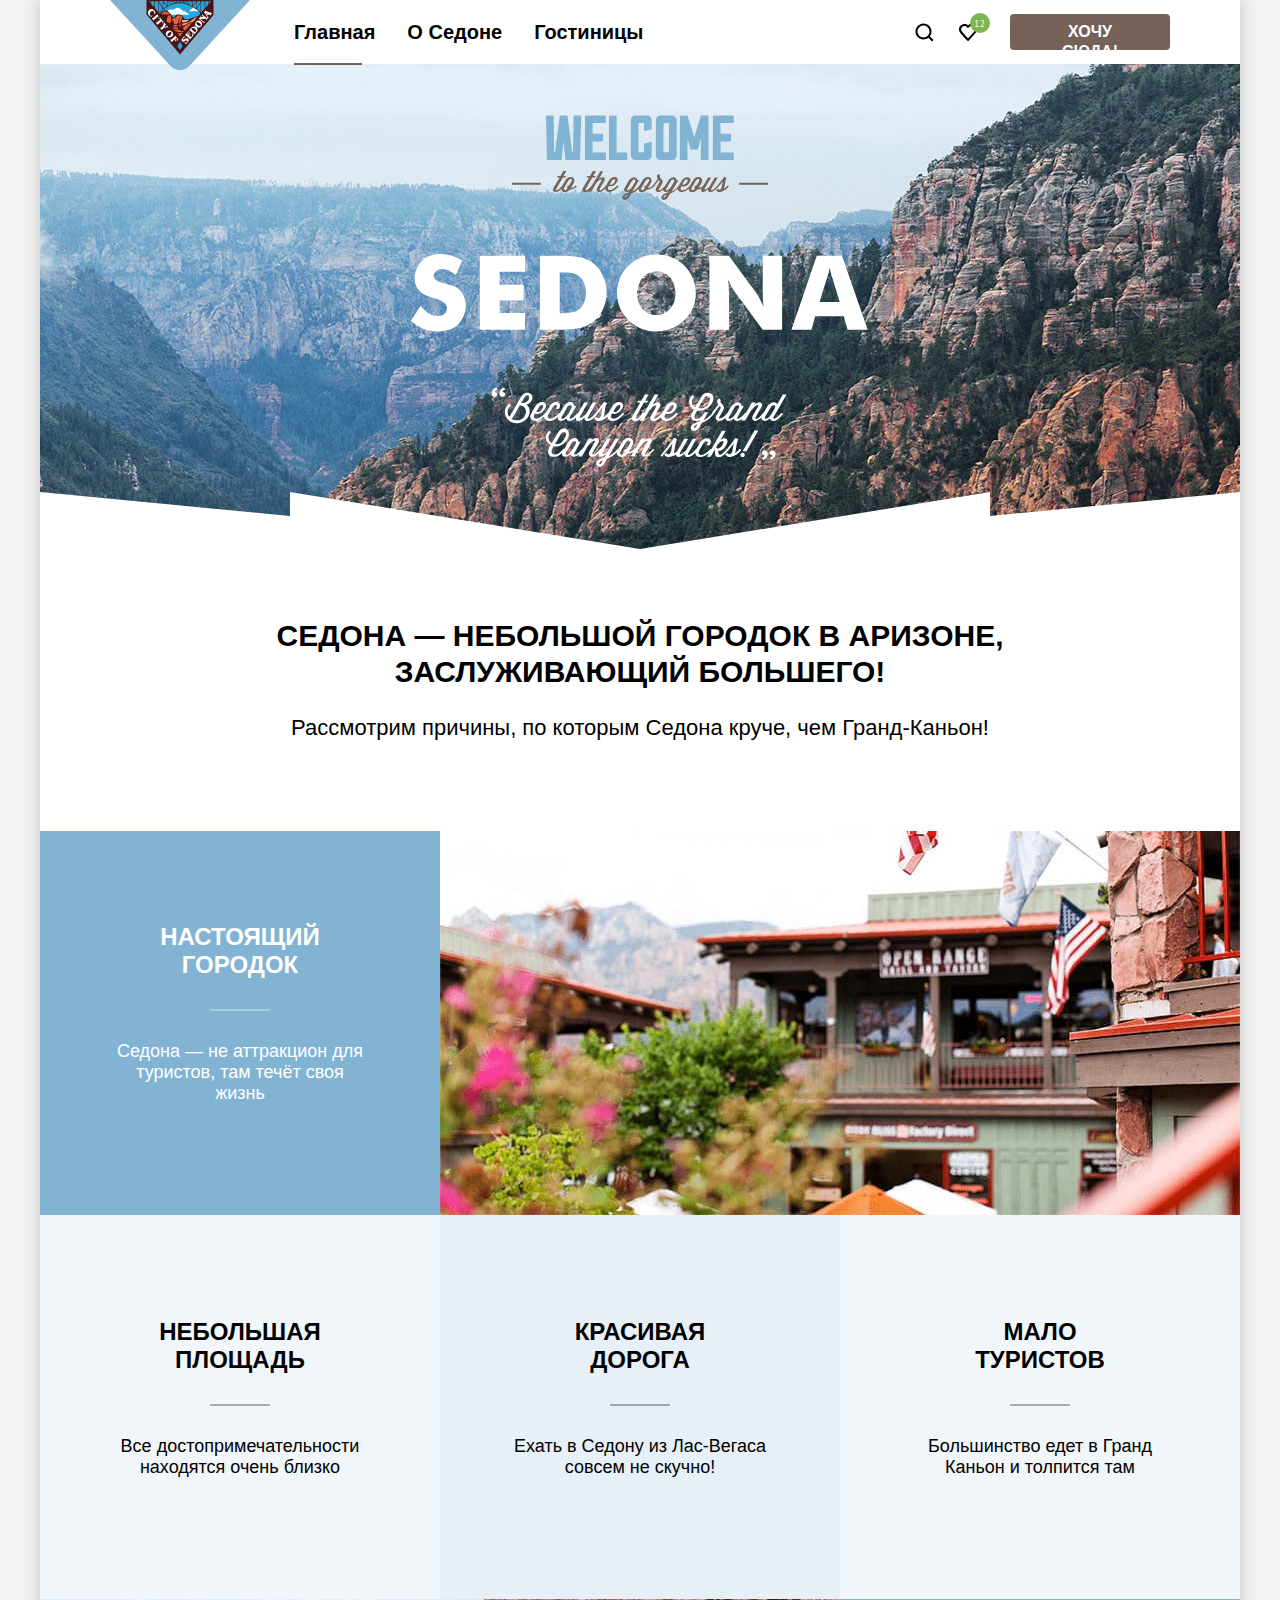
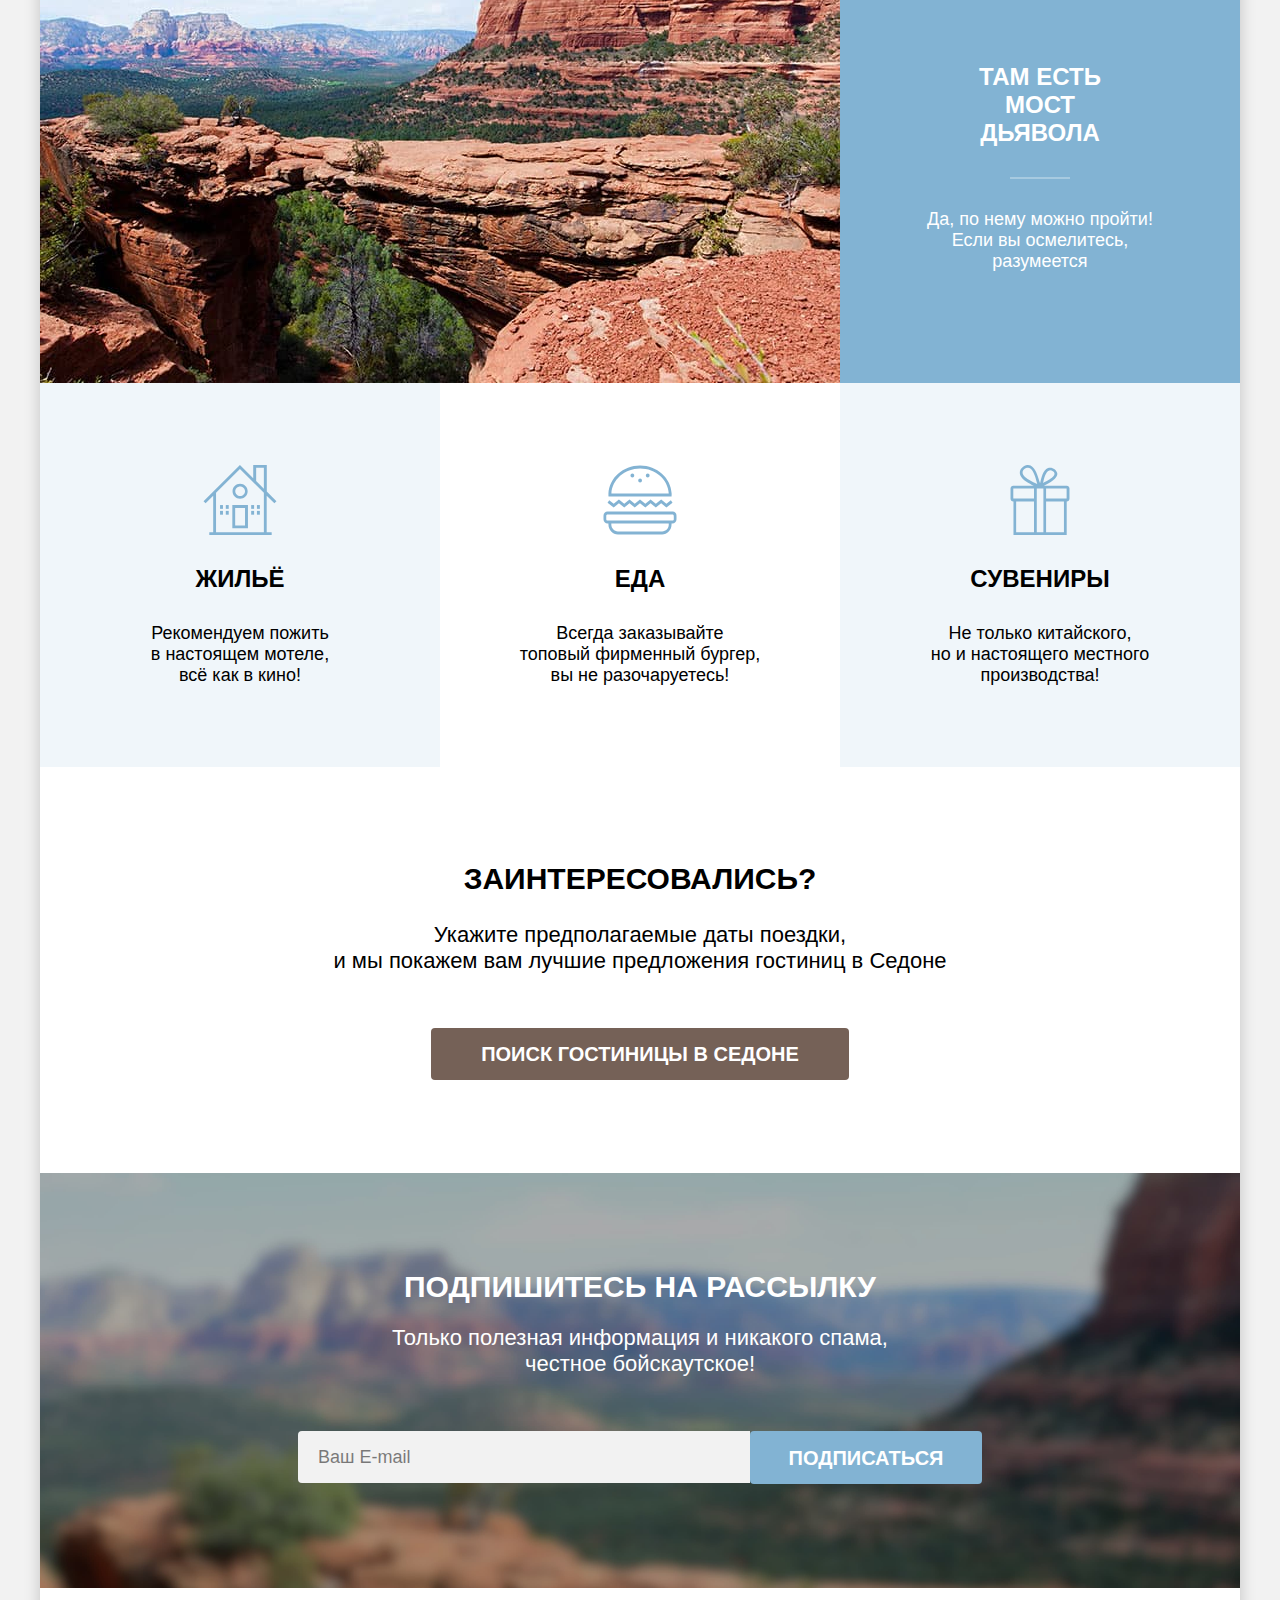
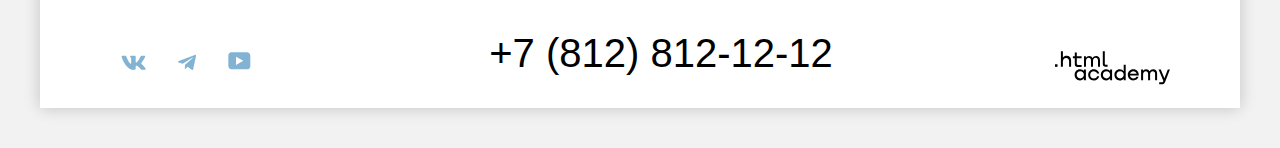
==== commit d391e13d: "Merge pull request #13 from asponomareva/master" ====
--- a/index.html
+++ b/index.html
@@ -32,12 +32,12 @@
               <a class="navigation_link" href="#"> <span class="visually-hidden">Поиск</span></a>
             </li>
             <li class="navigation_item-user">
-              <a class="navigation_link" href="#"><span class="visually-hidden">Избранное</span></a>
+              <a class="navigation_link" href="#"><span class="visually-hidden">Избранное</span>
               <svg class="number-heart" aria-hidden="true" focusable="false" width="20" height="20"
                   xmlns="http://www.w3.org/2000/svg">
                   <rect width="20" height="20" rx="10" fill="#7DB54F"/>
 <path d="M5.13078 13.26H6.53078V8.42L6.63078 7.83L6.23078 8.3L5.13078 9.09L4.75078 8.58L6.95078 6.88H7.31078V13.26H8.68078V14H5.13078V13.26ZM13.96 8.59C13.96 8.94333 13.8933 9.30667 13.76 9.68C13.6333 10.0467 13.4633 10.4167 13.25 10.79C13.0433 11.1633 12.81 11.53 12.55 11.89C12.29 12.2433 12.03 12.58 11.77 12.9L11.28 13.33V13.37L11.92 13.26H14.1V14H10.12V13.71C10.2667 13.5567 10.4433 13.3667 10.65 13.14C10.8567 12.9133 11.07 12.6633 11.29 12.39C11.5167 12.11 11.7367 11.8167 11.95 11.51C12.17 11.1967 12.3667 10.88 12.54 10.56C12.72 10.24 12.8633 9.92333 12.97 9.61C13.0767 9.29667 13.13 9 13.13 8.72C13.13 8.39333 13.0367 8.12333 12.85 7.91C12.6633 7.69 12.38 7.58 12 7.58C11.7467 7.58 11.5 7.63333 11.26 7.74C11.02 7.84 10.8133 7.95667 10.64 8.09L10.31 7.52C10.5433 7.32 10.82 7.16333 11.14 7.05C11.46 6.93667 11.8033 6.88 12.17 6.88C12.4567 6.88 12.71 6.92333 12.93 7.01C13.15 7.09 13.3367 7.20667 13.49 7.36C13.6433 7.51333 13.76 7.69667 13.84 7.91C13.92 8.11667 13.96 8.34333 13.96 8.59Z" fill="white"/>
-</svg>
+</svg></a>
             </li>
             <li class="navigation_item-user">
               <a class="button_navigation_link" href="#">ХОЧУ СЮДА!</a>
--- a/styles/styles.css
+++ b/styles/styles.css
@@ -25,7 +25,7 @@
   font-size: 18px;
   line-height: 21px;
   color: black;
-  background: white;
+  background-color: #F2F2F2;
   display: flex;
   flex-direction: column;
   margin: 0;
@@ -36,6 +36,8 @@
 .container {
   margin: 0 auto;
   width: 1200px;
+  background-color: white;
+  box-shadow: 0px 0px 15px rgb(0 0 0 / 20%);
 }
 
 .main-header {
@@ -43,7 +45,6 @@
   color: black;
   display: flex;
   width: 1200px;
-  height: 64px;
   justify-content: space-between;
 
 }
@@ -68,27 +69,27 @@
   display: block;
   margin-right: 44px;
   margin-left: 70px;
-
-
+  max-height: 64px;
 }
 
 .navigation_list {
-  padding: 20px 0 20px 0;
-  margin: 0;
-  width: 339px;
+  margin: 0;
   display: flex;
   align-items: center;
   margin-right: auto;
   list-style-type: none;
+  flex-wrap: wrap;
+  min-width: 339px;
+  padding: 0;
 }
 
 .navigation_user {
-  padding: 24px 0 24px 0;
   margin-left: auto;
-  width: 268px;
+  min-width: 268px;
   margin-right: 70px;
-
-
+  flex-wrap: wrap;
+  box-sizing: border-box;
+  padding: 0;
 }
 
 .navigation_user .navigation_link {
@@ -107,7 +108,8 @@
   background-color: white;
   text-align: center;
   display: block;
-  margin: 20px 16px;
+  margin-right: 16px;
+  margin-left: 16px;
 }
 
 .navigation_link:hover {
@@ -142,17 +144,18 @@
 }
 
 .made_in:hover {
-  opacity: 0.7;
+  color: #756157;
 }
 
 .made_in:active {
-  opacity: 0.3;
+  color: rgba(117, 97, 87, 0.3);
 }
 
 
 
 .navigation_item-user:nth-child(1) .navigation_link {
-  background-image: url("/images/Vector_search.png");
+  background-image: url("../images/search.svg");
+  background-size: initial;
   background-repeat: no-repeat;
   background-position: center;
   padding: 0;
@@ -161,19 +164,20 @@
 }
 
 .navigation_item-user:nth-child(2) .navigation_link {
-  background-image: url("/images/Vector_heart.png");
+  background-image: url("../images/heart.svg");
   background-repeat: no-repeat;
   background-position: center;
   padding: 0;
   margin: 0;
   position: relative;
+  background-size: initial;
 
 }
 
 .number-heart {
   position: absolute;
-  top: 10px;
-  right: 345px;
+  top: 13px;
+  right: 0px;
 }
 
 
@@ -639,6 +643,7 @@
   flex-direction: column;
   align-items: center;
   background-size: cover;
+  margin-bottom: 45px;
 }
 
 .newsletter-catalog {
@@ -663,7 +668,7 @@
 
 .newsletter-button {
   width: 232px;
-  height: 53px;
+ min-height: 53px;
   background-color: #82B3D3;
   color: white;
   border-radius: 4px;
@@ -710,7 +715,7 @@
 
 .page_footer_description {
   font-family: "PT Sans", sans-serif;
-  Weight: 400px;
+  font-weight: 400px;
   font-size: 22px;
   line-height: 26px;
   text-align: center;
@@ -751,13 +756,13 @@
   text-align: center;
   display: flex;
   width: 1200px;
-  min-height: 120px;
   margin: 0 auto;
   justify-content: space-between;
 }
 
 .contacts {
-  margin-left: 70px;
+  margin-left: 65px;
+  max-width: 170px;
 }
 
 .contacts_list {
@@ -765,6 +770,7 @@
   margin: 0;
   padding: 0;
   list-style: none;
+  flex-wrap: wrap;
 }
 
 .contacts_item {
@@ -777,6 +783,7 @@
   text-align: center;
   text-decoration-line: none;
   color: black;
+  margin-bottom: 35px;
 }
 
 .contacts_phone {
@@ -784,11 +791,8 @@
   font-size: 40px;
   line-height: 40px;
   text-align: center;
-  vertical-align: top;
   color: black;
   display: block;
-  margin-top: 45px;
-  margin-bottom: 35px;
   text-decoration: none;
 
 }
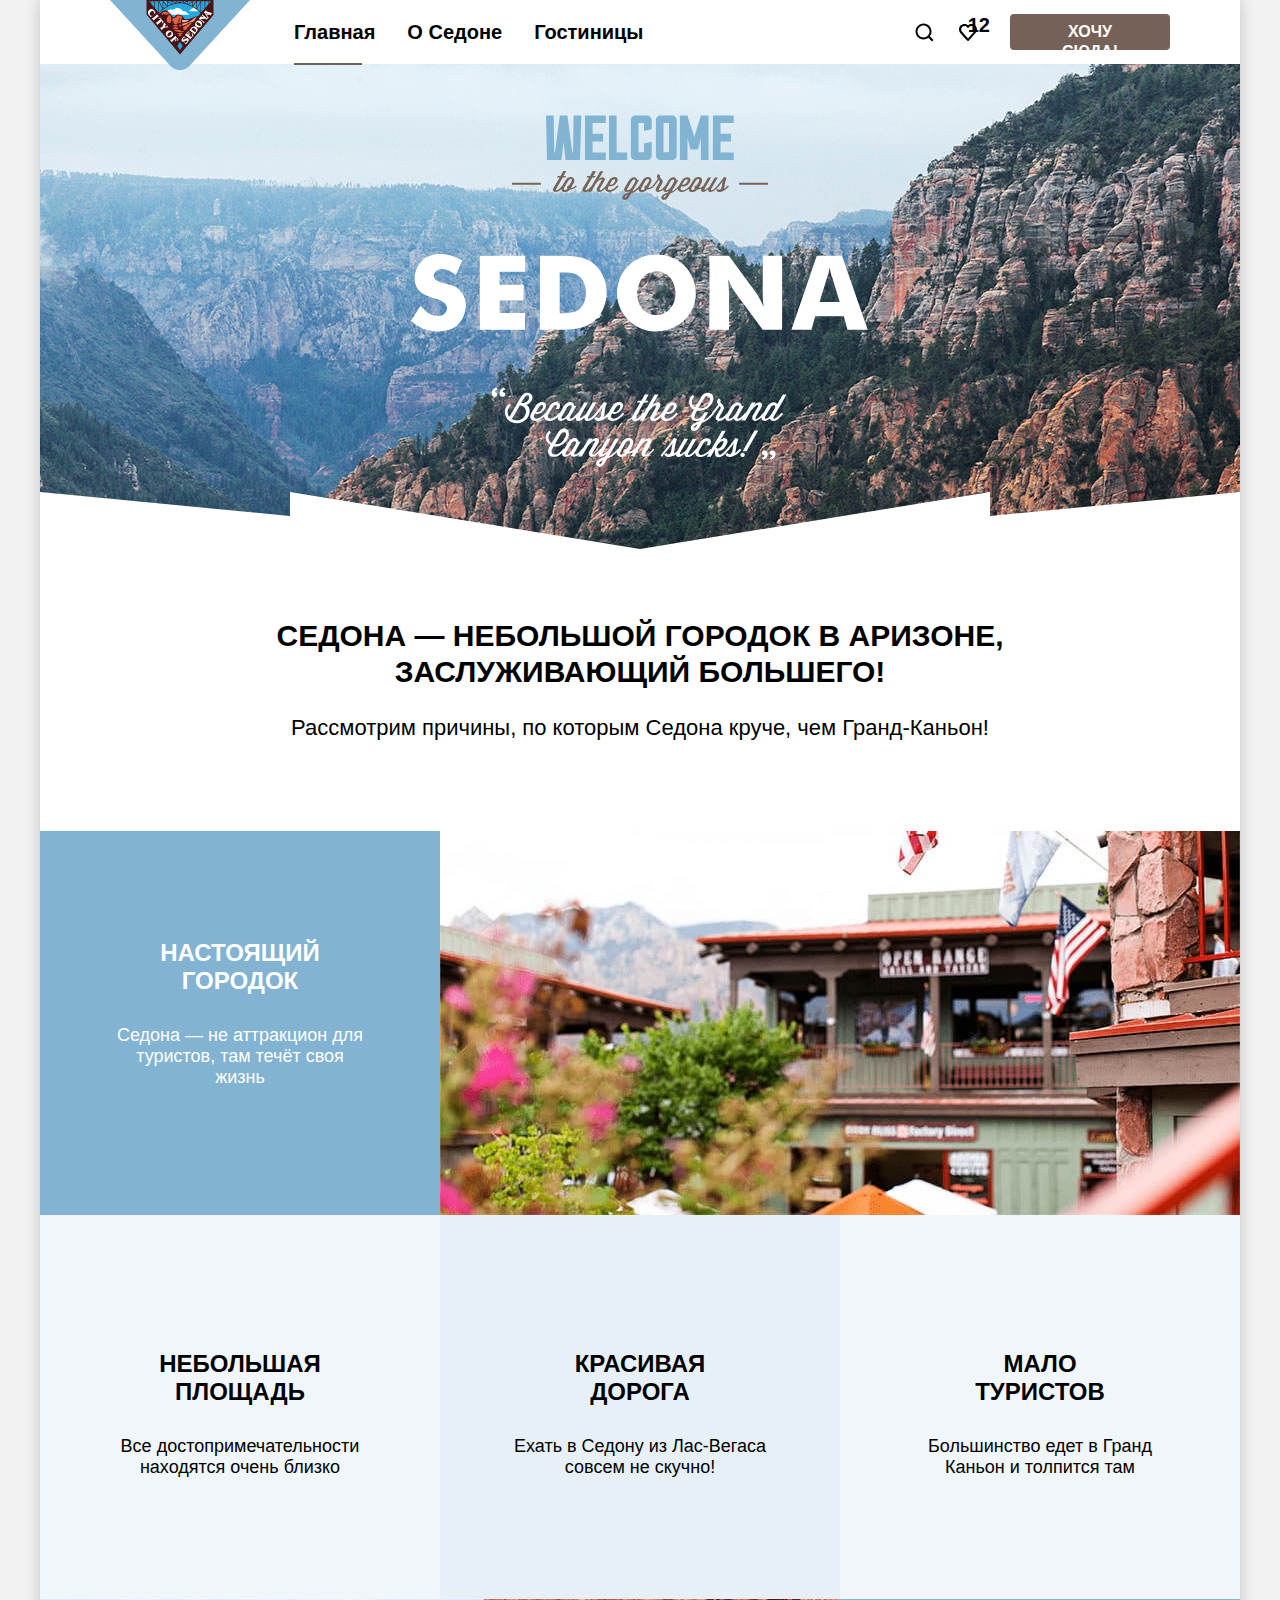
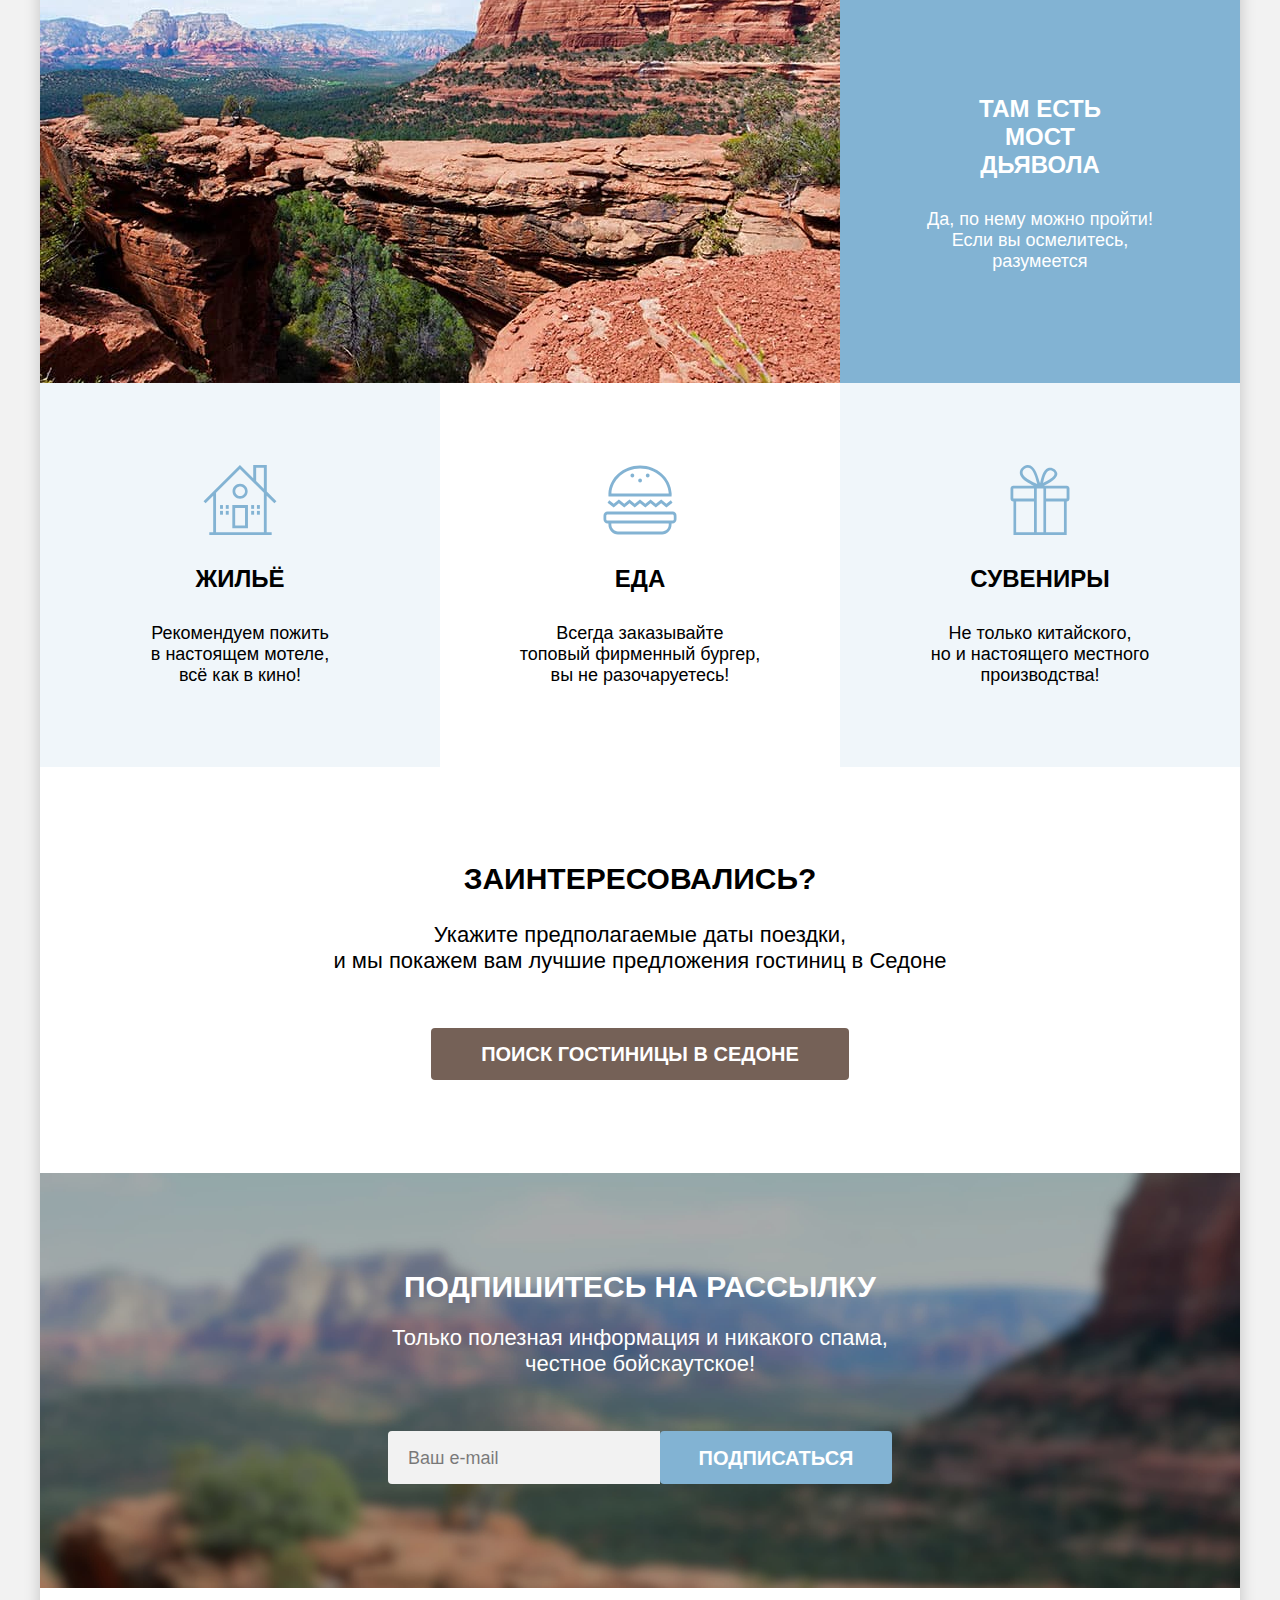
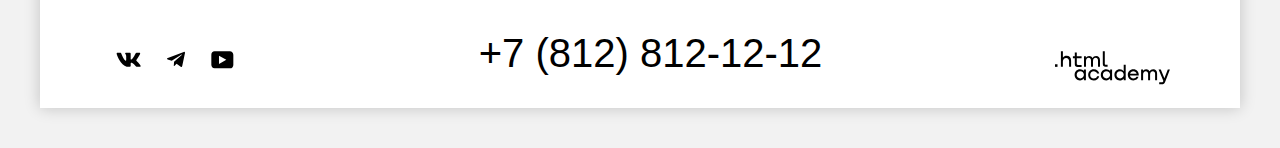
==== commit f31f1b53: "Финальная версия" ====
--- a/index.html
+++ b/index.html
@@ -32,17 +32,14 @@
               <a class="navigation_link" href="#"> <span class="visually-hidden">Поиск</span></a>
             </li>
             <li class="navigation_item-user">
-              <a class="navigation_link" href="#"><span class="visually-hidden">Избранное</span>
-              <svg class="number-heart" aria-hidden="true" focusable="false" width="20" height="20"
-                  xmlns="http://www.w3.org/2000/svg">
-                  <rect width="20" height="20" rx="10" fill="#7DB54F"/>
-<path d="M5.13078 13.26H6.53078V8.42L6.63078 7.83L6.23078 8.3L5.13078 9.09L4.75078 8.58L6.95078 6.88H7.31078V13.26H8.68078V14H5.13078V13.26ZM13.96 8.59C13.96 8.94333 13.8933 9.30667 13.76 9.68C13.6333 10.0467 13.4633 10.4167 13.25 10.79C13.0433 11.1633 12.81 11.53 12.55 11.89C12.29 12.2433 12.03 12.58 11.77 12.9L11.28 13.33V13.37L11.92 13.26H14.1V14H10.12V13.71C10.2667 13.5567 10.4433 13.3667 10.65 13.14C10.8567 12.9133 11.07 12.6633 11.29 12.39C11.5167 12.11 11.7367 11.8167 11.95 11.51C12.17 11.1967 12.3667 10.88 12.54 10.56C12.72 10.24 12.8633 9.92333 12.97 9.61C13.0767 9.29667 13.13 9 13.13 8.72C13.13 8.39333 13.0367 8.12333 12.85 7.91C12.6633 7.69 12.38 7.58 12 7.58C11.7467 7.58 11.5 7.63333 11.26 7.74C11.02 7.84 10.8133 7.95667 10.64 8.09L10.31 7.52C10.5433 7.32 10.82 7.16333 11.14 7.05C11.46 6.93667 11.8033 6.88 12.17 6.88C12.4567 6.88 12.71 6.92333 12.93 7.01C13.15 7.09 13.3367 7.20667 13.49 7.36C13.6433 7.51333 13.76 7.69667 13.84 7.91C13.92 8.11667 13.96 8.34333 13.96 8.59Z" fill="white"/>
-</svg></a>
+              <a class="navigation_link" href="#">
+                <span class="visually-hidden">Избранное</span>
+                <span class="number-heart">12</span>
+              </a>
             </li>
             <li class="navigation_item-user">
               <a class="button_navigation_link" href="#">ХОЧУ СЮДА!</a>
             </li>
-
           </ul>
         </nav>
       </header>
@@ -52,80 +49,54 @@
             <h1 class="visually-hidden">Седона</h1>
             <img class="logo" src="images/welcome.svg" width="458" height="352" alt="Логотип Седона">
           </section>
-
           <div class="index-tagline">
             <h2 class="index-colum"> <b>Седона — небольшой городок в Аризоне,<br>
                 заслуживающий большего!</b></h2>
-              <h3 class="index-colum-description">
-                <span class="reason">Рассмотрим причины, по которым Седона круче, чем Гранд-Каньон!</span></h3>
+            <h3 class="index-colum-description">
+              <span class="reason">Рассмотрим причины, по которым Седона круче, чем Гранд-Каньон!</span>
+            </h3>
           </div>
-
-
           <section class="advantages">
             <h2 class="visually-hidden">Преимущества</h2>
             <ul class="advantages_list">
-
               <li class="advantages_item">
                 <div class="real-city">
                   <h3 class="advantages-title-city">Настоящий городок</h3>
-                  <div class="line-city"></div>
                   <p class="advantages_description-city">Седона — не аттракцион для <br> туристов, там течёт своя<br>
-                    жизнь
-                  </p>
+                    жизнь</p>
                 </div>
                 <img class="photo_of_sedona" src="images/photo_sedona.jpg" width="800" height="384"
                   alt="фото городка Седоны">
               </li>
-
-
-
               <li class="advantages_item little-square">
                 <h3 class="advantages-title">Небольшая площадь</h3>
-                <div class="line"></div>
                 <p class="advantages_description">Все достопримечательности <br> находятся очень близко</p>
               </li>
-
-
               <li class="advantages_item road_advantages">
                 <h3 class="advantages-title">Красивая дорога</h3>
-                <div class="line"></div>
                 <p class="advantages_description">Ехать в Седону из Лас-Вегаса <br> совсем не скучно!</p>
               </li>
-
-
               <li class="advantages_item ">
                 <div class="tourists">
                   <h3 class="advantages-title">Мало туристов</h3>
-                  <div class="line"></div>
                   <p class="advantages_description">Большинство едет в Гранд <br> Каньон и толпится там</p>
                 </div>
-
-
-              </li>
-
-
-
-
+              </li>
               <li class="advantages_item ">
                 <img class="photo_of_canyon" src="images/photo_canyon.jpg" width="800" height="384"
                   alt="Фото  большого каньона">
                 <div class="devil-bridge">
                   <h3 class="advantages-title-bridge">Там есть <br> мост дьявола</h3>
-                  <div class="line-bridge"></div>
                   <p class="advantages_description-bridge">Да, по нему можно пройти!<br> Если вы осмелитесь,<br>
                     разумеется</p>
                 </div>
               </li>
-
-
               <li class="advantages_item housing">
                 <img class="housing-icon" src="images/housing.svg" width="74" height="70" alt="иконка домика">
                 <h3 class="advantages-title-housing">Жильё</h3>
                 <p class="advantages_description-housing">Рекомендуем пожить <br> в настоящем мотеле,<br> всё как в
                   кино!</p>
               </li>
-
-
               <li class="advantages_item meel">
                 <img class="meel-icon" src="images/food.svg" width="74" height="70" alt="иконка еды">
                 <h3 class="advantages-title-meel">Еда</h3>
@@ -133,7 +104,6 @@
                   разочаруетесь!
                 </p>
               </li>
-
               <li class="advantages_item souvenir">
                 <img class="souvenir-icon" src="images/souvenir.svg" width="74" height="70" alt="иконка сувенира">
                 <h3 class="advantages-title-souvenir">Сувениры</h3>
@@ -141,8 +111,6 @@
                   производства!
                 </p>
               </li>
-
-
             </ul>
           </section>
           <section class="button_search">
@@ -150,110 +118,97 @@
             <div class="index-colum-description">Укажите предполагаемые даты поездки,<br> и мы покажем вам лучшие
               предложения гостиниц в Седоне</div>
             <a class="button_search_link" href="#">ПОИСК ГОСТИНИЦЫ В СЕДОНЕ</a>
-
-          </section>
-
-
-    </div>
-    </main>
-
-    <footer class="page_footer">
-      <section class="newsletter">
-        <h2 class="page_footer_title">Подпишитесь на рассылку</h2>
-        <p class="page_footer_description">Только полезная информация и никакого спама,<br> честное бойскаутское!</p>
-        <form class="newsletter_form" action="https://echo.htmlacademy.ru/" method="post">
-          <label for="newsletter-email"></label>
-          <input class="field" placeholder="Ваш E-mail" type="email" name="newsletter-email" id="newsletter-email"
-            required style="width:452px; height:52px;">
-          <button class="button newsletter-button" type="submit">
-            <span class="button-subscribe">Подписаться</span>
-          </button>
-        </form>
-
-      </section>
-      <div class="footer-contacts">
-        <section class="contacts">
-          <h2 class="page_footer_title visually-hidden">Контакты</h2>
-          <ul class="contacts_list">
-            <li class="contacts_item">
-              <a class="navigation_link" href="#">
-                <svg class="navigation-icon" aria-hidden="true" focusable="false" width="25" height="15"
-                  xmlns="http://www.w3.org/2000/svg">
-                  <path fill-rule="evenodd" clip-rule="evenodd"
-                    d="M24.1164 1.80445C24.2824 1.25845 24.1164 0.856445 23.3214 0.856445H20.6964C20.0284 0.856445 19.7204 1.20345 19.5534 1.58645C19.5534 1.58645 18.2184 4.78245 16.3274 6.85845C15.7154 7.46045 15.4374 7.65145 15.1034 7.65145C14.9364 7.65145 14.6854 7.46045 14.6854 6.91345V1.80445C14.6854 1.14845 14.5014 0.856445 13.9454 0.856445H9.81738C9.40038 0.856445 9.14938 1.16045 9.14938 1.44945C9.14938 2.07045 10.0954 2.21445 10.1924 3.96245V7.76045C10.1924 8.59345 10.0394 8.74444 9.70538 8.74444C8.81538 8.74444 6.65038 5.53345 5.36538 1.85945C5.11638 1.14445 4.86438 0.856445 4.19338 0.856445H1.56638C0.816382 0.856445 0.666382 1.20345 0.666382 1.58645C0.666382 2.26845 1.55638 5.65645 4.81138 10.1374C6.98138 13.1974 10.0364 14.8564 12.8194 14.8564C14.4884 14.8564 14.6944 14.4884 14.6944 13.8534V11.5404C14.6944 10.8034 14.8524 10.6564 15.3814 10.6564C15.7714 10.6564 16.4384 10.8484 17.9964 12.3234C19.7764 14.0724 20.0694 14.8564 21.0714 14.8564H23.6964C24.4464 14.8564 24.8224 14.4884 24.6064 13.7604C24.3684 13.0364 23.5184 11.9854 22.3914 10.7384C21.7794 10.0284 20.8614 9.26345 20.5824 8.88045C20.1934 8.38945 20.3044 8.17044 20.5824 7.73345C20.5824 7.73345 23.7824 3.30745 24.1154 1.80445H24.1164Z"
-                    fill="#83B3D3" />
-                </svg><span class="visually-hidden">ВК</span></a>
-            </li>
-            <li class="contacts_item">
-              <a class="navigation_link" href="#">
-                <svg class="navigation-icon" aria-hidden="true" focusable="false" width="18" height="16"
-                  xmlns="http://www.w3.org/2000/svg">
-                  <path
-                    d="M16.785 0.955705L0.840489 7.1042C-0.247661 7.54126 -0.241365 8.14828 0.640845 8.41897L4.73445 9.69597L14.2058 3.72014C14.6537 3.44766 15.0629 3.59424 14.7265 3.89281L7.05283 10.8183H7.05103L7.05283 10.8192L6.77045 15.0387C7.18413 15.0387 7.36669 14.8489 7.59871 14.625L9.58705 12.6915L13.7229 15.7464C14.4855 16.1664 15.0332 15.9506 15.2229 15.0405L17.9379 2.2453C18.2158 1.13107 17.5126 0.626562 16.785 0.955705Z"
-                    fill="#83B3D3" />
-                </svg><span class="visually-hidden">Телеграм</span></a>
-            </li>
-            <li class="contacts_item">
-              <a class="navigation_link" href="#">
-                <svg class="navigation-icon" aria-hidden="true" focusable="false" width="23" height="18"
-                  xmlns="http://www.w3.org/2000/svg">
-                  <path
-                    d="M18.9402 0.356445H3.50738C1.64668 0.356445 0.333252 1.9502 0.333252 3.75645V13.8502C0.333252 15.7627 1.64668 17.3564 3.50738 17.3564H19.1591C20.8009 17.3564 22.3333 15.7627 22.3333 13.9564V3.75645C22.1143 1.9502 20.8009 0.356445 18.9402 0.356445ZM7.99494 12.8939V4.81894L15.3283 8.85645L7.99494 12.8939Z"
-                    fill="#83B3D3" />
-                </svg><span class="visually-hidden">Ютуб</span></a>
-            </li>
-
-          </ul>
+          </section>
+        </div>
+      </main>
+      <footer class="page_footer">
+        <section class="newsletter">
+          <h2 class="page_footer_title">Подпишитесь на рассылку</h2>
+          <p class="page_footer_description">Только полезная информация и никакого спама,<br> честное бойскаутское!</p>
+          <form class="newsletter_form" action="https://echo.htmlacademy.ru/" method="post">
+            <label for="newsletter-email"></label>
+            <input class="field" placeholder="Ваш e-mail" type="email" name="newsletter-email" id="newsletter-email"
+              required>
+            <button class="button newsletter-button" type="submit">
+              <span class="button-subscribe">Подписаться</span>
+            </button>
+          </form>
         </section>
-        <section class="number">
-          <h2 class="numer_phone visually-hidden">Контактный телефон</h2>
-          <a class="contacts_phone" href="tel:+7812812-12-12">+7 (812) 812-12-12</a>
-        </section>
-        <section class="made_in">
-          <h2 class="email visually-hidden">Создатель сайта</h2>
-          <a href="https://htmlacademy.ru">
-            <svg class="navigation-icon-academy" aria-hidden="true" focusable="false" width="115" height="34"
-              xmlns="http://www.w3.org/2000/svg">
-              <path d="M0 13.2564V15.8564H2.5V13.2564H0Z" fill="black" />
-              <path
-                d="M11.6 4.85645C10 4.85645 8.8 5.55645 8 6.55645H7.9V0.356445H5.9V15.8564H7.9V10.5564C7.9 8.45645 9.2 6.95645 11.2 6.95645C13 6.95645 14.1 8.35645 14.1 10.1564V15.8564H16.1V9.75644C16.2 6.75644 14.3 4.85645 11.6 4.85645Z"
-                fill="black" />
-              <path
-                d="M26.6 5.15645H21.8V1.45645H19.8V5.25645H17.9V7.25645H19.8V13.2564C19.8 14.9564 20.8 15.9564 22.5 15.9564H26.6V13.9564H22.9C22.2 13.9564 21.8 13.5564 21.8 12.8564V7.15645H26.6V5.15645Z"
-                fill="black" />
-              <path
-                d="M41.1 4.95645C39.5 4.95645 38.2 5.75644 37.6 7.05645H37.5C36.9 5.85645 35.7 4.95645 34.1 4.95645C32.7 4.95645 31.6 5.75645 31 6.75645H30.9V5.15645H29V15.7564H31V10.3564C31 8.35645 32 6.85645 33.6 6.85645C35.1 6.85645 36 7.85645 36 9.45645V15.7564H38V10.1564C38 7.75645 39.4 6.85645 40.6 6.85645C42.1 6.85645 43 7.85645 43 9.45645V15.7564H45V9.25644C45.1 6.75644 43.6 4.95645 41.1 4.95645Z"
-                fill="black" />
-              <path
-                d="M47.8 13.0564C47.8 14.7564 48.8 15.7564 50.6 15.7564H52.6V13.7564H50.9C50.2 13.7564 49.8 13.3564 49.8 12.6564V0.356445H47.8V13.0564Z"
-                fill="black" />
-              <path
-                d="M28.9 20.0564C28 18.9564 26.7 18.2564 25 18.2564C21.9 18.2564 19.6 20.5564 19.6 23.8564C19.6 27.1564 21.9 29.4564 25 29.4564C26.8 29.4564 28 28.6564 28.8 27.5564H28.9V29.1564H30.9V18.5564H28.9V20.0564ZM25.3 27.4564C23.1 27.4564 21.7 25.8564 21.7 23.8564C21.7 21.8564 23.1 20.2564 25.3 20.2564C27.5 20.2564 28.9 21.8564 28.9 23.8564C28.9 25.7564 27.5 27.4564 25.3 27.4564Z"
-                fill="black" />
-              <path
-                d="M44.2 22.3564C43.7 19.9564 41.6 18.2564 38.8 18.2564C35.4 18.2564 33.2 20.7564 33.2 23.8564C33.2 26.9564 35.4 29.4564 38.8 29.4564C41.6 29.4564 43.7 27.6564 44.2 25.2564H42.1C41.7 26.5564 40.4 27.5564 38.8 27.5564C36.6 27.5564 35.2 25.9564 35.2 23.9564C35.2 21.9564 36.6 20.3564 38.8 20.3564C40.4 20.3564 41.6 21.3564 42.1 22.5564H44.2V22.3564Z"
-                fill="black" />
-              <path
-                d="M55.1 20.0564C54.2 18.9564 52.9 18.2564 51.2 18.2564C48.1 18.2564 45.8 20.5564 45.8 23.8564C45.8 27.1564 48.1 29.4564 51.2 29.4564C53 29.4564 54.2 28.6564 55 27.5564H55.1V29.1564H57.1V18.5564H55.1V20.0564ZM51.5 27.4564C49.3 27.4564 47.9 25.8564 47.9 23.8564C47.9 21.8564 49.3 20.2564 51.5 20.2564C53.7 20.2564 55.1 21.8564 55.1 23.8564C55.1 25.7564 53.6 27.4564 51.5 27.4564Z"
-                fill="black" />
-              <path
-                d="M68.7 20.1564C67.8 19.0564 66.5 18.2564 64.8 18.2564C61.7 18.2564 59.4 20.5564 59.4 23.8564C59.4 27.1564 61.6 29.4564 64.8 29.4564C66.5 29.4564 67.8 28.6564 68.6 27.6564H68.7V29.1564H70.7V13.7564H68.7V20.1564ZM65.1 27.4564C62.9 27.4564 61.5 25.8564 61.5 23.8564C61.5 21.8564 62.9 20.2564 65.1 20.2564C67.3 20.2564 68.7 21.8564 68.7 23.8564C68.6 25.8564 67.2 27.4564 65.1 27.4564Z"
-                fill="black" />
-              <path
-                d="M78.3 18.2564C75 18.2564 72.8 20.7564 72.8 23.8564C72.8 26.8564 74.9 29.4564 78.3 29.4564C80.8 29.4564 82.8 28.1564 83.5 25.8564H81.4C80.9 26.8564 79.8 27.4564 78.4 27.4564C76.5 27.4564 75.1 26.1564 75 24.5564H83.8C84 20.9564 81.8 18.2564 78.3 18.2564ZM78.3 20.1564C80 20.1564 81.3 21.1564 81.6 22.7564H75.1C75.4 21.2564 76.6 20.1564 78.3 20.1564Z"
-                fill="black" />
-              <path
-                d="M98.2 18.2564C96.6 18.2564 95.3 19.0564 94.6 20.2564H94.5C93.9 19.0564 92.7 18.2564 91.1 18.2564C89.7 18.2564 88.6 18.9564 88 20.0564V18.5564H86.1V29.1564H88.1V23.7564C88.1 21.7564 89.1 20.3564 90.7 20.2564C92.2 20.2564 93.1 21.2564 93.1 22.8564V29.1564H95.1V23.5564C95.1 21.1564 96.5 20.2564 97.7 20.2564C99.2 20.2564 100.1 21.2564 100.1 22.8564V29.1564H102.1V22.6564C102.2 20.0564 100.7 18.2564 98.2 18.2564Z"
-                fill="black" />
-              <path
-                d="M109.4 27.3564L105.8 18.4564H103.6L108.4 30.0564C108.1 30.9564 107.7 31.2564 106.7 31.2564H104.2V33.2564H106.7C108.5 33.2564 109.5 32.4564 110.2 30.6564L114.9 18.4564H112.8L109.4 27.3564Z"
-                fill="black" />
-            </svg><span class="visually-hidden">https://htmlacademy.ru</span></a>
-
-        </section>
-      </div>
-
-    </footer>
+        <div class="footer-contacts">
+          <section class="contacts">
+            <h2 class="page_footer_title visually-hidden">Контакты</h2>
+            <ul class="contacts_list">
+              <li class="contacts_item">
+                <a class="contact_link VK" href="#">
+                  <svg class="contact-icon" aria-hidden="true" focusable="false" width="25" height="15"
+                    xmlns="http://www.w3.org/2000/svg">
+                    <path fill-rule="evenodd" clip-rule="evenodd"
+                      d="M24.1164 1.80445C24.2824 1.25845 24.1164 0.856445 23.3214 0.856445H20.6964C20.0284 0.856445 19.7204 1.20345 19.5534 1.58645C19.5534 1.58645 18.2184 4.78245 16.3274 6.85845C15.7154 7.46045 15.4374 7.65145 15.1034 7.65145C14.9364 7.65145 14.6854 7.46045 14.6854 6.91345V1.80445C14.6854 1.14845 14.5014 0.856445 13.9454 0.856445H9.81738C9.40038 0.856445 9.14938 1.16045 9.14938 1.44945C9.14938 2.07045 10.0954 2.21445 10.1924 3.96245V7.76045C10.1924 8.59345 10.0394 8.74444 9.70538 8.74444C8.81538 8.74444 6.65038 5.53345 5.36538 1.85945C5.11638 1.14445 4.86438 0.856445 4.19338 0.856445H1.56638C0.816382 0.856445 0.666382 1.20345 0.666382 1.58645C0.666382 2.26845 1.55638 5.65645 4.81138 10.1374C6.98138 13.1974 10.0364 14.8564 12.8194 14.8564C14.4884 14.8564 14.6944 14.4884 14.6944 13.8534V11.5404C14.6944 10.8034 14.8524 10.6564 15.3814 10.6564C15.7714 10.6564 16.4384 10.8484 17.9964 12.3234C19.7764 14.0724 20.0694 14.8564 21.0714 14.8564H23.6964C24.4464 14.8564 24.8224 14.4884 24.6064 13.7604C24.3684 13.0364 23.5184 11.9854 22.3914 10.7384C21.7794 10.0284 20.8614 9.26345 20.5824 8.88045C20.1934 8.38945 20.3044 8.17044 20.5824 7.73345C20.5824 7.73345 23.7824 3.30745 24.1154 1.80445H24.1164Z" />
+                  </svg>
+                  <span class="visually-hidden">ВК</span>
+                </a>
+              </li>
+              <li class="contacts_item">
+                <a class="contact_link TW" href="#">
+                  <svg class="contact-icon" aria-hidden="true" focusable="false" width="18" height="16"
+                    xmlns="http://www.w3.org/2000/svg">
+                    <path
+                      d="M16.785 0.955705L0.840489 7.1042C-0.247661 7.54126 -0.241365 8.14828 0.640845 8.41897L4.73445 9.69597L14.2058 3.72014C14.6537 3.44766 15.0629 3.59424 14.7265 3.89281L7.05283 10.8183H7.05103L7.05283 10.8192L6.77045 15.0387C7.18413 15.0387 7.36669 14.8489 7.59871 14.625L9.58705 12.6915L13.7229 15.7464C14.4855 16.1664 15.0332 15.9506 15.2229 15.0405L17.9379 2.2453C18.2158 1.13107 17.5126 0.626562 16.785 0.955705Z" />
+                  </svg>
+                  <span class="visually-hidden">Телеграм</span>
+                </a>
+              </li>
+              <li class="contacts_item">
+                <a class="contact_link Youtube" href="#">
+                  <svg class="contact-icon" aria-hidden="true" focusable="false" width="23" height="18"
+                    xmlns="http://www.w3.org/2000/svg">
+                    <path
+                      d="M18.9402 0.356445H3.50738C1.64668 0.356445 0.333252 1.9502 0.333252 3.75645V13.8502C0.333252 15.7627 1.64668 17.3564 3.50738 17.3564H19.1591C20.8009 17.3564 22.3333 15.7627 22.3333 13.9564V3.75645C22.1143 1.9502 20.8009 0.356445 18.9402 0.356445ZM7.99494 12.8939V4.81894L15.3283 8.85645L7.99494 12.8939Z" />
+                  </svg>
+                  <span class="visually-hidden">Ютуб</span>
+                </a>
+              </li>
+
+            </ul>
+          </section>
+          <section class="number">
+            <h2 class="numer_phone visually-hidden">Контактный телефон</h2>
+            <a class="contacts_phone" href="tel:+7812812-12-12">+7 (812) 812-12-12</a>
+          </section>
+          <section class="made_in">
+            <h2 class="email visually-hidden">Создатель сайта</h2>
+            <a href="https://htmlacademy.ru">
+              <svg class="navigation-icon-academy" aria-hidden="true" focusable="false" width="115" height="34"
+                xmlns="http://www.w3.org/2000/svg">
+                <path d="M0 13.2564V15.8564H2.5V13.2564H0Z" />
+                <path
+                  d="M11.6 4.85645C10 4.85645 8.8 5.55645 8 6.55645H7.9V0.356445H5.9V15.8564H7.9V10.5564C7.9 8.45645 9.2 6.95645 11.2 6.95645C13 6.95645 14.1 8.35645 14.1 10.1564V15.8564H16.1V9.75644C16.2 6.75644 14.3 4.85645 11.6 4.85645Z" />
+                <path
+                  d="M26.6 5.15645H21.8V1.45645H19.8V5.25645H17.9V7.25645H19.8V13.2564C19.8 14.9564 20.8 15.9564 22.5 15.9564H26.6V13.9564H22.9C22.2 13.9564 21.8 13.5564 21.8 12.8564V7.15645H26.6V5.15645Z" />
+                <path
+                  d="M41.1 4.95645C39.5 4.95645 38.2 5.75644 37.6 7.05645H37.5C36.9 5.85645 35.7 4.95645 34.1 4.95645C32.7 4.95645 31.6 5.75645 31 6.75645H30.9V5.15645H29V15.7564H31V10.3564C31 8.35645 32 6.85645 33.6 6.85645C35.1 6.85645 36 7.85645 36 9.45645V15.7564H38V10.1564C38 7.75645 39.4 6.85645 40.6 6.85645C42.1 6.85645 43 7.85645 43 9.45645V15.7564H45V9.25644C45.1 6.75644 43.6 4.95645 41.1 4.95645Z" />
+                <path
+                  d="M47.8 13.0564C47.8 14.7564 48.8 15.7564 50.6 15.7564H52.6V13.7564H50.9C50.2 13.7564 49.8 13.3564 49.8 12.6564V0.356445H47.8V13.0564Z" />
+                <path
+                  d="M28.9 20.0564C28 18.9564 26.7 18.2564 25 18.2564C21.9 18.2564 19.6 20.5564 19.6 23.8564C19.6 27.1564 21.9 29.4564 25 29.4564C26.8 29.4564 28 28.6564 28.8 27.5564H28.9V29.1564H30.9V18.5564H28.9V20.0564ZM25.3 27.4564C23.1 27.4564 21.7 25.8564 21.7 23.8564C21.7 21.8564 23.1 20.2564 25.3 20.2564C27.5 20.2564 28.9 21.8564 28.9 23.8564C28.9 25.7564 27.5 27.4564 25.3 27.4564Z" />
+                <path
+                  d="M44.2 22.3564C43.7 19.9564 41.6 18.2564 38.8 18.2564C35.4 18.2564 33.2 20.7564 33.2 23.8564C33.2 26.9564 35.4 29.4564 38.8 29.4564C41.6 29.4564 43.7 27.6564 44.2 25.2564H42.1C41.7 26.5564 40.4 27.5564 38.8 27.5564C36.6 27.5564 35.2 25.9564 35.2 23.9564C35.2 21.9564 36.6 20.3564 38.8 20.3564C40.4 20.3564 41.6 21.3564 42.1 22.5564H44.2V22.3564Z" />
+                <path
+                  d="M55.1 20.0564C54.2 18.9564 52.9 18.2564 51.2 18.2564C48.1 18.2564 45.8 20.5564 45.8 23.8564C45.8 27.1564 48.1 29.4564 51.2 29.4564C53 29.4564 54.2 28.6564 55 27.5564H55.1V29.1564H57.1V18.5564H55.1V20.0564ZM51.5 27.4564C49.3 27.4564 47.9 25.8564 47.9 23.8564C47.9 21.8564 49.3 20.2564 51.5 20.2564C53.7 20.2564 55.1 21.8564 55.1 23.8564C55.1 25.7564 53.6 27.4564 51.5 27.4564Z" />
+                <path
+                  d="M68.7 20.1564C67.8 19.0564 66.5 18.2564 64.8 18.2564C61.7 18.2564 59.4 20.5564 59.4 23.8564C59.4 27.1564 61.6 29.4564 64.8 29.4564C66.5 29.4564 67.8 28.6564 68.6 27.6564H68.7V29.1564H70.7V13.7564H68.7V20.1564ZM65.1 27.4564C62.9 27.4564 61.5 25.8564 61.5 23.8564C61.5 21.8564 62.9 20.2564 65.1 20.2564C67.3 20.2564 68.7 21.8564 68.7 23.8564C68.6 25.8564 67.2 27.4564 65.1 27.4564Z" />
+                <path
+                  d="M78.3 18.2564C75 18.2564 72.8 20.7564 72.8 23.8564C72.8 26.8564 74.9 29.4564 78.3 29.4564C80.8 29.4564 82.8 28.1564 83.5 25.8564H81.4C80.9 26.8564 79.8 27.4564 78.4 27.4564C76.5 27.4564 75.1 26.1564 75 24.5564H83.8C84 20.9564 81.8 18.2564 78.3 18.2564ZM78.3 20.1564C80 20.1564 81.3 21.1564 81.6 22.7564H75.1C75.4 21.2564 76.6 20.1564 78.3 20.1564Z" />
+                <path
+                  d="M98.2 18.2564C96.6 18.2564 95.3 19.0564 94.6 20.2564H94.5C93.9 19.0564 92.7 18.2564 91.1 18.2564C89.7 18.2564 88.6 18.9564 88 20.0564V18.5564H86.1V29.1564H88.1V23.7564C88.1 21.7564 89.1 20.3564 90.7 20.2564C92.2 20.2564 93.1 21.2564 93.1 22.8564V29.1564H95.1V23.5564C95.1 21.1564 96.5 20.2564 97.7 20.2564C99.2 20.2564 100.1 21.2564 100.1 22.8564V29.1564H102.1V22.6564C102.2 20.0564 100.7 18.2564 98.2 18.2564Z" />
+                <path
+                  d="M109.4 27.3564L105.8 18.4564H103.6L108.4 30.0564C108.1 30.9564 107.7 31.2564 106.7 31.2564H104.2V33.2564H106.7C108.5 33.2564 109.5 32.4564 110.2 30.6564L114.9 18.4564H112.8L109.4 27.3564Z" />
+              </svg>
+              <span class="visually-hidden">https://htmlacademy.ru</span>
+            </a>
+          </section>
+        </div>
+      </footer>
     </div>
     <div class="modal-container modal-container-close">
       <div class="modal modal-book">
@@ -340,50 +295,59 @@
                 </svg>
               </button>
             </div>
-            <p class="comment-departure">На эти даты есть свободные места. Пока есть.</p>
+            <p class="comment-departure">На эти даты есть свободные номера. Пока есть.</p>
             <div class="adults-children">
               <div class="adults-line">
                 <label for="adult">Взрослые:</label>
                 <div class="adult-button">
-                  <button class="plus-minus" type="submit"></button>
-                    <div class="minus"></div>
+                  <button class="plus-minus" type="submit">
+                    <svg class="minus" aria-hidden="true" focusable="false" width="14" height="2"
+                      xmlns="http://www.w3.org/2000/svg">
+                      <path d="M0 0L0 2L14 2V0L0 0Z" />
+                    </svg>
+                  </button>
+
                   <input class="adult-choose" type="text" name="adult" id="adult" value="2">
-                  <button class="plus-minus" type="submit"></button>
-                    <div class="plus"></div>
+                  <button class="plus-minus" type="submit">
+                    <svg class="plus" xmlns="http://www.w3.org/2000/svg" width="14" height="14" viewBox="0 0 14 14">
+                      <path d="M14 6H8V0H6V6H0V8H6V14H8V8H14V6Z" />
+                    </svg>
+                  </button>
                 </div>
               </div>
               <div class="children-line">
                 <label for="children">Дети:</label>
-                <svg class="info" xmlns="http://www.w3.org/2000/svg" width="26" height="26" viewBox="0 0 26 26">
-                  <circle cx="13" cy="13" r="13" fill="#83B3D3" />
-                  <path fill-rule="evenodd" clip-rule="evenodd" d="M12 7h2v2h-2V7Zm2 12h-2v-9h2v9Z" fill="#fff" />
-                </svg>
+                <button class="info" type="button">
+                  <svg xmlns="http://www.w3.org/2000/svg" width="26" height="26" viewBox="0 0 26 26">
+                    <circle cx="13" cy="13" r="13" fill="#83B3D3" />
+                    <path fill-rule="evenodd" clip-rule="evenodd" d="M12 7h2v2h-2V7Zm2 12h-2v-9h2v9Z" fill="#fff" />
+                  </svg>
+                </button>
+                <div class="popover popover-info">
+                  <div class="popover-content"> Укажите количество детей,<br> которые будут с вами, возраст<br> которых
+                    от 6 до 18
+                    лет. Дети <br> до 6 лет размещаются<br> бесплатно. </div>
+                </div>
                 <div class="children-button">
-                  <button class="plus-minus" type="submit"></button>
-                    <div class="minus"></div>
+                  <button class="plus-minus" type="submit">
+                    <svg class="minus" xmlns="http://www.w3.org/2000/svg" width="14" height="2" viewBox="0 0 14 2">
+                      <path d="M0 0L0 2L14 2V0L0 0Z" />
+                    </svg>
+                  </button>
                   <input class="children-choose" type="text" name="children" id="children" value="2">
-                  <button class="plus-minus" type="submit"></button>
-                    <div class="plus"></div>
+                  <button class="plus-minus" type="submit">
+                    <svg class="plus" xmlns="http://www.w3.org/2000/svg" width="14" height="14" viewBox="0 0 14 14">
+                      <path d="M14 6H8V0H6V6H0V8H6V14H8V8H14V6Z" />
+                    </svg>
+                  </button>
                 </div>
               </div>
             </div>
             <button class="button-find" type="submit">Найти</button>
-
-            <div class="comment-info">Укажите количество детей,<br> которые будут с вами, возраст<br> которых от 6 до 18
-              лет. Дети <br> до 6 лет размещаются<br> бесплатно. </div>
-            <div class="triangle"></div>
-
-
           </form>
         </section>
-
       </div>
-
     </div>
-
-
-
-
   </body>
 
 </html>
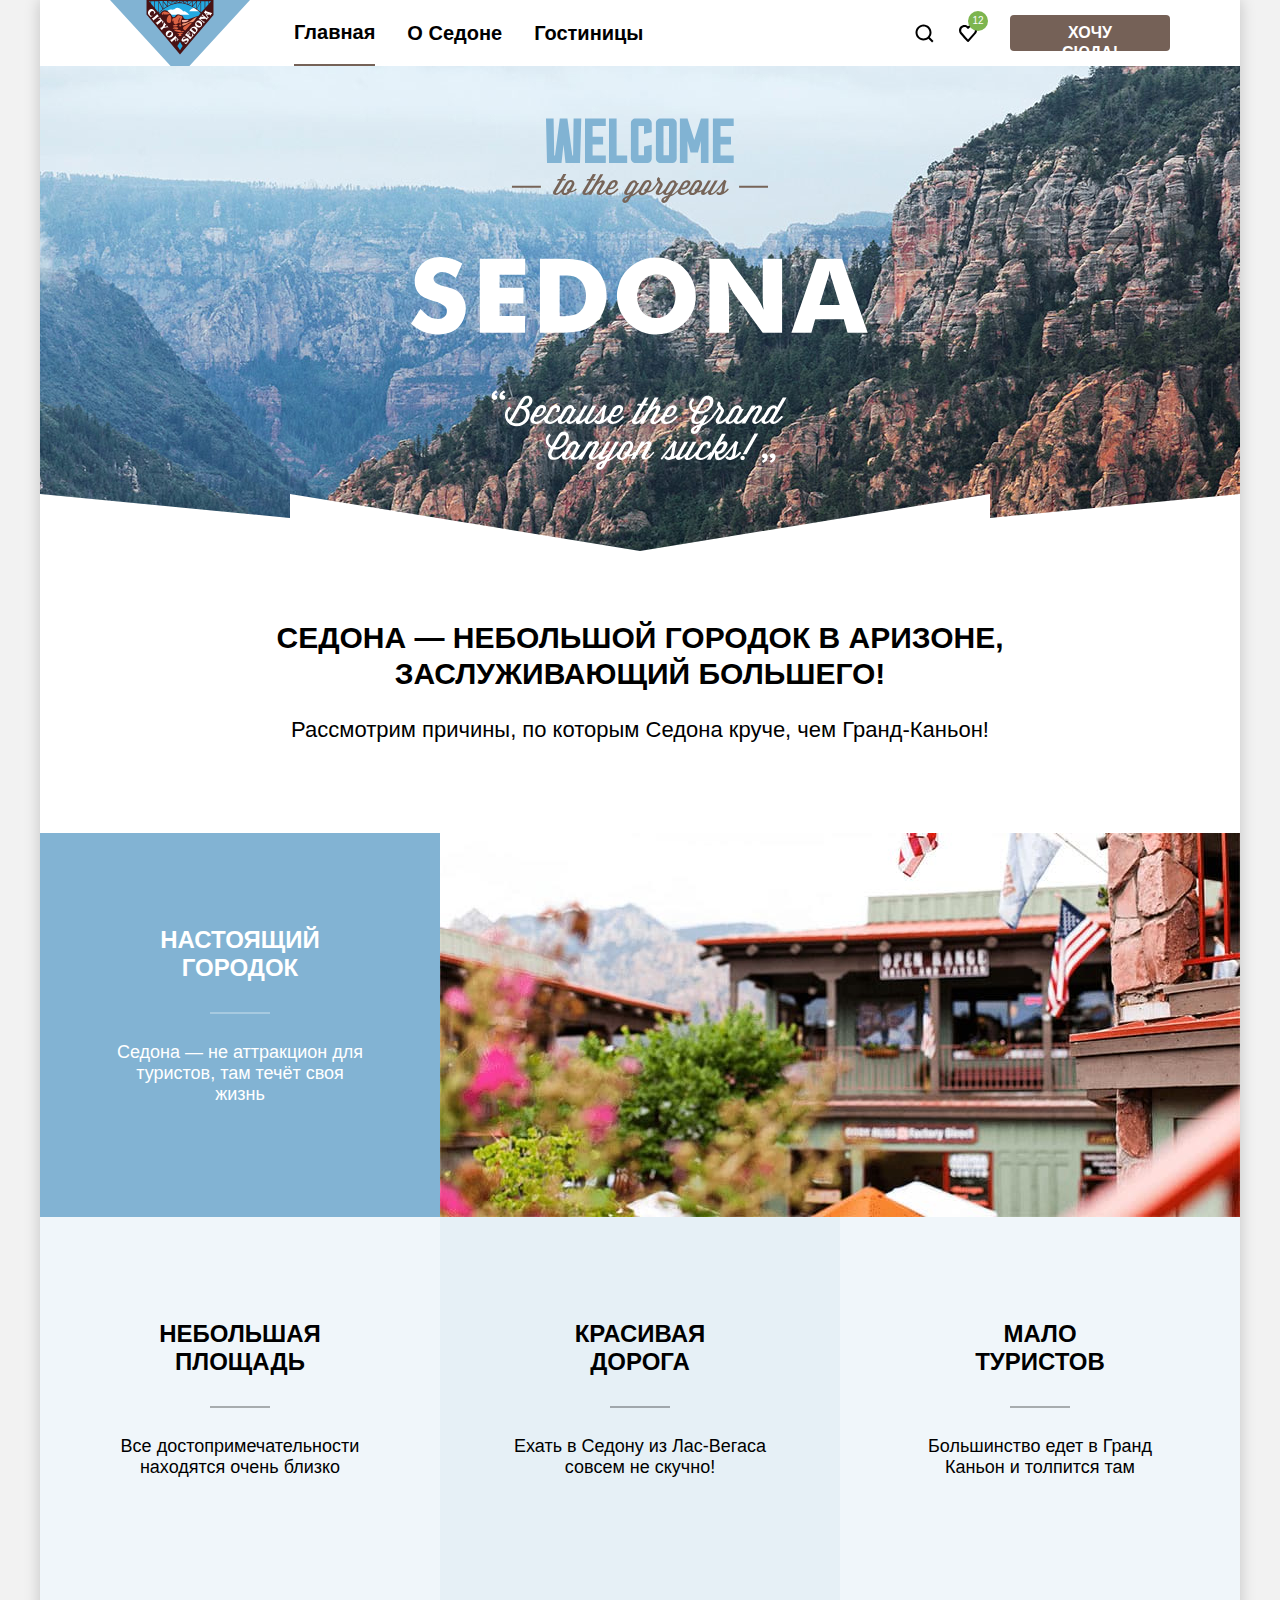
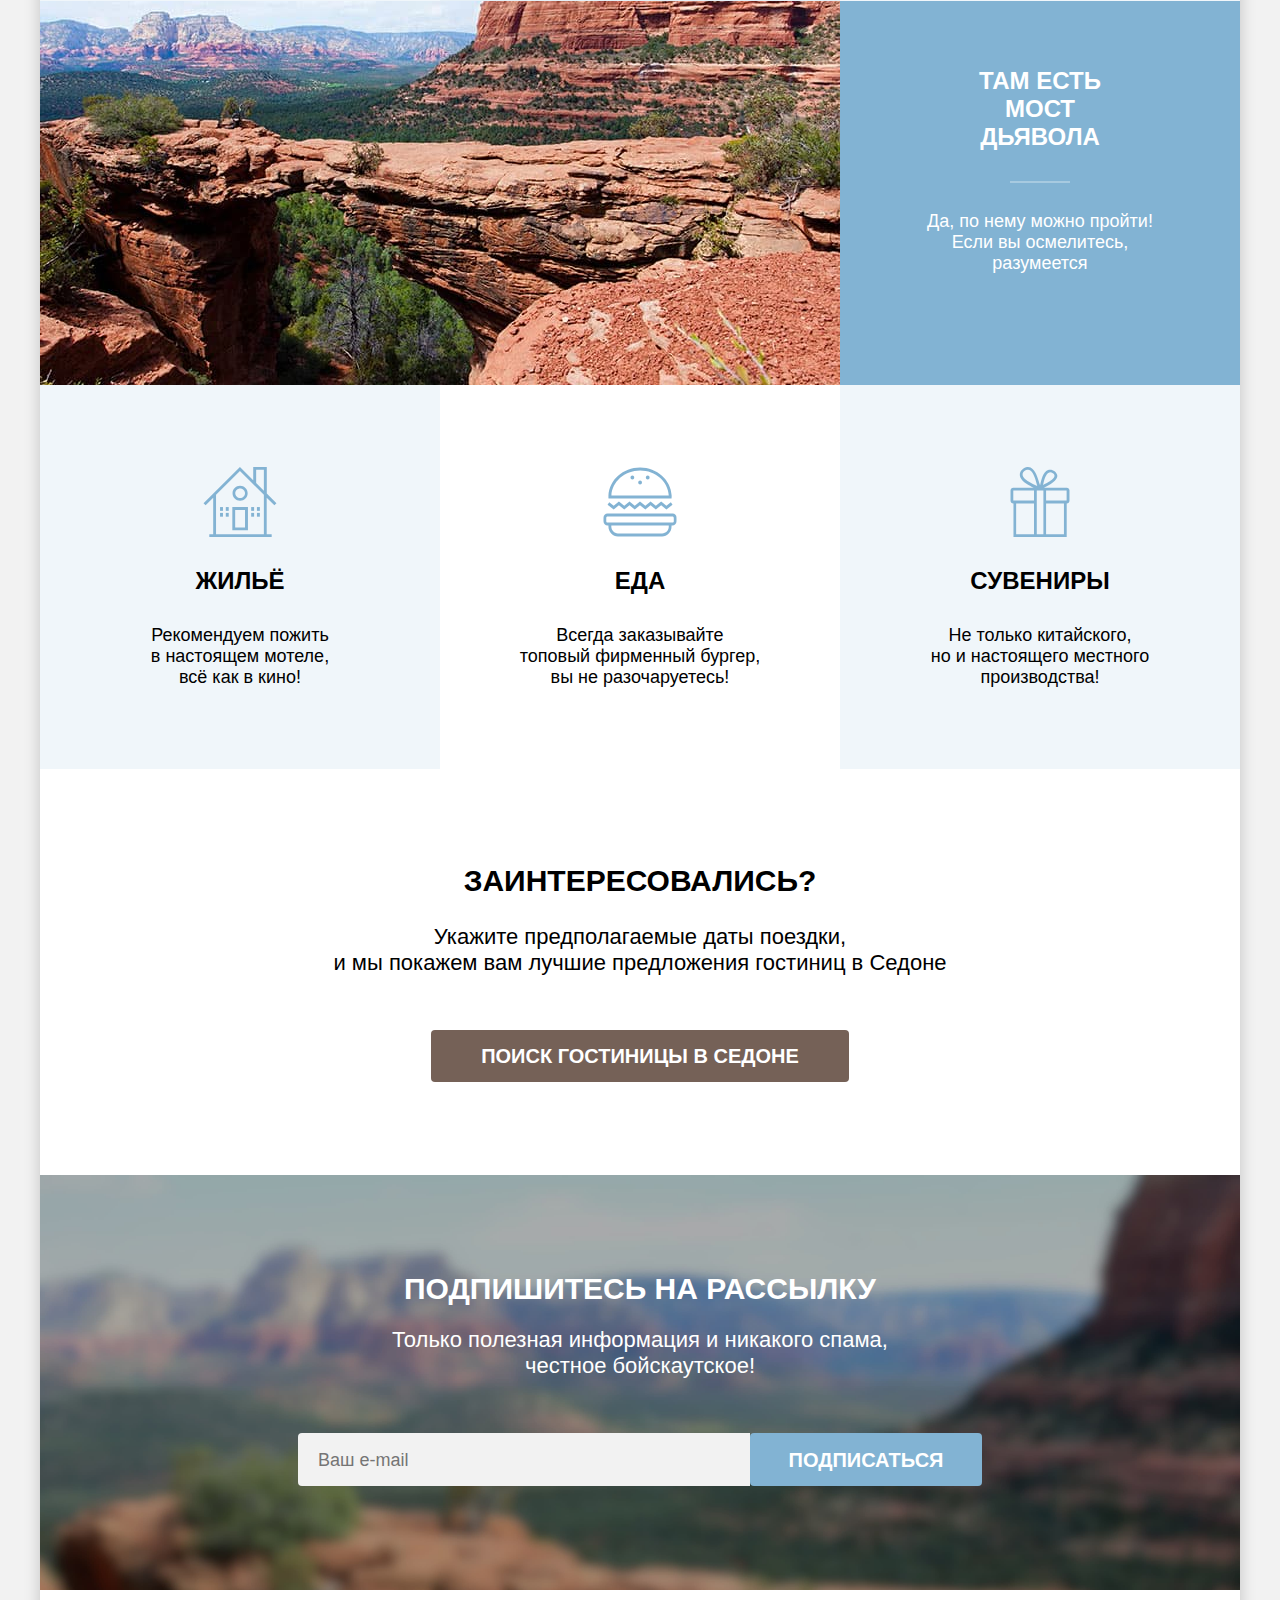
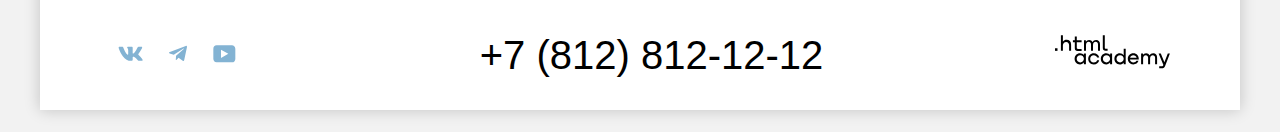
==== commit 459cdbc4: "Правки+" ====
--- a/index.html
+++ b/index.html
@@ -177,7 +177,7 @@
           </section>
           <section class="made_in">
             <h2 class="email visually-hidden">Создатель сайта</h2>
-            <a href="https://htmlacademy.ru">
+            <a class="icon-academy" href="https://htmlacademy.ru">
               <svg class="navigation-icon-academy" aria-hidden="true" focusable="false" width="115" height="34"
                 xmlns="http://www.w3.org/2000/svg">
                 <path d="M0 13.2564V15.8564H2.5V13.2564H0Z" />
@@ -210,7 +210,8 @@
         </div>
       </footer>
     </div>
-    <div class="modal-container modal-container-close">
+
+  <div class="modal-container modal-container-close ">
       <div class="modal modal-book">
         <button class="modal-close-button">
           <span class="visually-hidden">Закрыть</span>
--- a/styles/styles.css
+++ b/styles/styles.css
@@ -108,29 +108,36 @@
   background-color: white;
   text-align: center;
   display: block;
-  margin-right: 16px;
-  margin-left: 16px;
-}
-
-.navigation_link:hover {
-  opacity: 0.6;
-}
-
-.navigation_link:active {
-  opacity: 0.3;
+  margin-right: 32px;
+}
+
+.contact_link {
+  fill: #83B3D3;
+}
+
+.contact_link:hover {
+  fill: #68A2CA;
+}
+
+.contact_link:focus {
+  fill: #68A2CA;
+
+}
+
+.contact-icon:active {
+  fill: rgba(104, 162, 202, 0.3);
 }
 
 .navigation_link_current {
   margin-left: 0;
 }
 
-.navigation_link_current::before {
-  position: absolute;
-  height: 2px;
-  background-color: #756257;
-  width: 68px;
-  content: "";
-  transform: translateY(43px);
+.navigation_link_current {
+
+  border-bottom: 2px solid #756257;
+  padding-bottom: 20px;
+  box-sizing: border-box;
+  padding-top: 20px;
 }
 
 .navigation_link_hotel::before {
@@ -143,16 +150,6 @@
 
 }
 
-.made_in:hover {
-  color: #756157;
-}
-
-.made_in:active {
-  color: rgba(117, 97, 87, 0.3);
-}
-
-
-
 .navigation_item-user:nth-child(1) .navigation_link {
   background-image: url("../images/search.svg");
   background-size: initial;
@@ -175,11 +172,23 @@
 }
 
 .number-heart {
+  width: 20px;
+  height: 20px;
+  border-radius: 50%;
+  color: white;
+  background-color: #7DB54F;
   position: absolute;
-  top: 13px;
-  right: 0px;
-}
-
+  font-family: 'PT Sans', sans-serif;
+  font-style: normal;
+  font-weight: 400;
+  font-size: 10px;
+  line-height: 10px;
+  text-align: center;
+  top: 10px;
+  box-sizing: border-box;
+  padding-top: 5px;
+
+}
 
 
 .button_navigation_link {
@@ -220,14 +229,16 @@
 }
 
 .main_index_logo {
-  background-image: url(../images/Vector-button-new.svg), url("../images/index.jpg");
-  background-color: black;
+  background-image: url(../images/vector-button-new.svg), url("../images/index.jpg");
+  background-color: #6b869d;
   background-position: center bottom, center;
   background-repeat: no-repeat, no-repeat;
   width: 1200px;
-  height: 485px;
+  min-height: 485px;
   display: block;
   margin: 0 auto;
+  background-size: contain, cover;
+  position: relative;
 
 }
 
@@ -237,7 +248,9 @@
 }
 
 .logo {
-  margin: 51px 371px 82px;
+  position: absolute;
+  top: 52px;
+  right: 371px;
 }
 
 .index-tagline {
@@ -255,23 +268,8 @@
 
 }
 
-.line {
-  border-bottom: solid 2px rgba(0, 0, 0, 0.3);
-  width: 60px;
-  padding-top: 30px;
-}
-
-.line-city {
-  border-bottom: solid 2px rgba(255, 255, 255, 0.3);
-  width: 60px;
-  padding-top: 30px;
-}
-
-.line-bridge {
-  border-bottom: solid 2px rgba(255, 255, 255, 0.3);
-  width: 60px;
-  padding-top: 30px;
-}
+
+
 
 .advantages_list {
   margin: 0;
@@ -303,6 +301,17 @@
   margin: 0;
   padding: 0;
   margin-top: 103px;
+  position: relative;
+}
+
+.advantages-title::after {
+  position: absolute;
+  display: block;
+  border-bottom: 2px solid rgba(0, 0, 0, 0.3);
+  width: 60px;
+  content: '';
+  left: 57px;
+  bottom: -32px;
 }
 
 .advantages-title-city {
@@ -318,7 +327,18 @@
   margin: 0;
   padding: 0;
   margin-top: 92px;
-
+  position: relative;
+
+}
+
+.advantages-title-city::after {
+  position: absolute;
+  display: block;
+  border-bottom: solid 2px rgba(255, 255, 255, 0.3);
+  width: 60px;
+  content: '';
+  left: 57px;
+  bottom: -32px;
 }
 
 .advantages_description-city {
@@ -329,7 +349,7 @@
   line-height: 21px;
   text-align: center;
   vertical-align: Top;
-  margin-top: 30px;
+  margin-top: 60px;
   margin-bottom: 111px;
 
 }
@@ -347,6 +367,19 @@
   margin: 0;
   padding: 0;
   margin-top: 92px;
+  position: relative;
+
+}
+
+.advantages-title-bridge::after {
+  position: absolute;
+  display: block;
+  border-bottom: solid 2px rgba(255, 255, 255, 0.3);
+  width: 60px;
+  content: '';
+  left: 57px;
+  bottom: -32px;
+
 
 }
 
@@ -358,7 +391,7 @@
   line-height: 21px;
   text-align: center;
   vertical-align: Top;
-  margin-top: 30px;
+  margin-top: 60px;
   margin-bottom: 111px;
 
 }
@@ -371,8 +404,8 @@
   line-height: 21px;
   text-align: center;
   vertical-align: Top;
-  margin-top: 30px;
-  margin-bottom: 121px;
+  margin-top: 60px;
+  margin-bottom: 123px;
 }
 
 .advantages-title-housing {
@@ -635,7 +668,7 @@
   text-align: center;
   color: white;
   background-image: url("../images/background_subscribe.jpg");
-  background-color: black;
+  background-color: #615246;
   width: 1200px;
   min-height: 415px;
   margin: 0 auto;
@@ -657,6 +690,7 @@
   flex-direction: column;
   align-items: center;
   background-size: cover;
+  margin-bottom: 45px;
 
 }
 
@@ -668,7 +702,7 @@
 
 .newsletter-button {
   width: 232px;
- min-height: 53px;
+  min-height: 53px;
   background-color: #82B3D3;
   color: white;
   border-radius: 4px;
@@ -679,6 +713,7 @@
   text-align: center;
   vertical-align: center;
   border: none;
+  cursor: pointer;
 }
 
 
@@ -693,7 +728,7 @@
 }
 
 .newsletter-button:active {
-  background-color: #82B3D3;
+  background-color: #68A2CA;
   color: rgba(255, 255, 255, 0.3);
 }
 
@@ -734,6 +769,41 @@
   border: none;
   text-transform: uppercase;
   border-radius: 0px 4px 4px 0px;
+}
+
+.four-stars {
+  align-self: center;
+  height: 17px;
+  width: 90px;
+  background: url(../images/star.svg) -4px 0/24.5px 17px repeat-x;
+}
+
+.three-stars {
+  align-self: center;
+  height: 17px;
+  width: 65px;
+  background: url(../images/star.svg) -4px 0/24.5px 17px repeat-x;
+}
+
+.one-stars{
+  align-self: center;
+  height: 17px;
+  width: 25px;
+  background: url(../images/star.svg) -4px 0/24.5px 17px repeat-x;
+}
+
+.five-stars{
+  align-self: center;
+  height: 17px;
+  width: 115px;
+  background: url(../images/star.svg) -4px 0/24.5px 17px repeat-x;
+}
+
+.two-stars {
+  align-self: center;
+  height: 17px;
+  width: 40px;
+  background: url(../images/star.svg) -4px 0/24.5px 17px repeat-x;
 }
 
 .field {
@@ -748,20 +818,34 @@
   border-radius: 4px 0px 0px 4px;
   border: none;
   background: #F2F2F2;
+  min-width: 452px;
+  min-height: 52px;
 
 }
 
 .footer-contacts {
-  align-items: center;
+  align-items: flex-start;
   text-align: center;
   display: flex;
   width: 1200px;
   margin: 0 auto;
   justify-content: space-between;
+
+}
+
+.breadcumbs-item {
+  position: relative;
+  margin-right: 17px;
+}
+
+.breadcumbs-item:not(:last-child)::after {
+  content: url(../images/arrow.svg);
+  position: inherit;
+  left: 7px;
 }
 
 .contacts {
-  margin-left: 65px;
+  margin-left: 67px;
   max-width: 170px;
 }
 
@@ -771,6 +855,7 @@
   padding: 0;
   list-style: none;
   flex-wrap: wrap;
+  padding-top: 10px;
 }
 
 .contacts_item {
@@ -801,6 +886,10 @@
   color: #756157;
 }
 
+.contacts_phone:focus {
+  color: #756157;
+}
+
 .contacts_phone:active {
   color: rgba(117, 97, 87, 0.3);
 }
@@ -810,16 +899,35 @@
   text-align: center;
   color: black;
   margin-right: 70px;
-}
+  cursor: pointer;
+}
+
+.icon-academy {
+  fill: #000000;
+}
+
+.icon-academy:hover {
+  fill: #756157;
+}
+
+.icon-academy:focus {
+  fill: #756157;
+}
+
+.icon-academy:active {
+  fill: rgba(117, 97, 87, 0.3);
+}
+
+
 
 
 .main-filter-hotel {
   background-image: url("../images/background_catalog.jpg");
-  background-color: black;
+  background-color: #4b6075;
   background-repeat: no-repeat;
   color: white;
   width: 1200px;
-  height: 412px;
+  min-height: 412px;
   background-size: cover;
   margin: 0 auto;
 
@@ -845,17 +953,22 @@
   vertical-align: Top;
   color: white;
   display: flex;
-  width: 114px;
-  height: 21px;
+  min-width: 114px;
+  min-height: 21px;
   margin: 0;
   padding-top: 8px;
   padding-left: 70px;
   list-style-type: none;
   position: relative;
+  flex-wrap: wrap;
+
 }
 
 .breadcumbs-link {
-  margin-right: 11px;
+  cursor: pointer;
+}
+
+.breadcumbs-link_current {
   cursor: pointer;
   position: relative;
 }
@@ -877,9 +990,9 @@
 
 .arrow {
   margin-right: 11px;
-  left: 90px;
+  left: 16px;
   position: absolute;
-  top: 13px;
+  top: 5px;
 }
 
 
@@ -900,8 +1013,9 @@
   line-height: 23px;
   text-align: left;
   vertical-align: top;
-  margin-left: 25px;
+  margin-left: 40px;
   position: relative;
+  display: flex;
 }
 
 .control:hover {
@@ -926,6 +1040,7 @@
 .catalog-filter {
   display: flex;
   margin-left: 70px;
+  margin-bottom: 73px;
 }
 
 .catalog-filter-list {
@@ -940,6 +1055,7 @@
   font-weight: 400;
   font-size: 18px;
   line-height: 23px;
+  flex-wrap: wrap;
 }
 
 .catalog-filter-infra {
@@ -994,15 +1110,28 @@
   line-height: 21px;
   text-align: left;
   color: black;
-  margin-bottom: 48px;
+  margin-bottom: 43px;
   appearance: textfield;
-
-}
+  position: relative;
+}
+
+.price-field:focus {
+  outline: 3px solid #83B3D3;
+}
+
+.price-field:active {
+  outline: 2px solid #000000;
+}
+
 
 input::-webkit-outer-spin-button,
 input::-webkit-inner-spin-button {
   appearance: none;
   margin: 0;
+}
+
+input[type="number"] {
+  -moz-appearance: textfield;
 }
 
 
@@ -1029,15 +1158,24 @@
   cursor: pointer;
 }
 
-.range-toggle:active,
+.range-toggle:active {
+  outline: 2px solid #83B3D3;
+  box-shadow: 0 7px 15px rgba(0, 0, 0, 0.4);
+}
+
 .range-toggle:focus {
-  border: 2px solid #83B3D3;
+  outline: 3px solid #83B3D3;
   box-shadow: 0 7px 15px rgba(0, 0, 0, 0.4);
+}
+
+.range-toggle:hover {
+  background: #FFFFFF;
+  box-shadow: 0px 4px 10px rgba(0, 0, 0, 0.25);
 }
 
 .toggle-min {
   top: -8px;
-  left: -10px;
+  left: 0;
 }
 
 .toggle-max {
@@ -1083,8 +1221,6 @@
 
 }
 
-
-
 .button-show:active {
   background-color: #68A2CA;
   color: rgba(255, 255, 255, 0.3);
@@ -1120,18 +1256,19 @@
 
 .button-reset:focus {
   color: white;
+  outline: 3px solid #83B3D3;
+  border-radius: 8px;
 }
 
 .button-reset:active {
   opacity: 0.3;
+  outline: none;
+
 }
 
 .button-reset:disabled {
   opacity: 0.2;
 }
-
-
-
 
 .control-input {
   width: 20px;
@@ -1149,7 +1286,7 @@
   min-width: 338px;
   min-height: 36px;
   padding: 0;
-  margin: 56px 200px 46px 70px;
+  margin: 56px 200px 35px 70px;
 
 
 }
@@ -1166,19 +1303,22 @@
 
 .sorting-button {
   display: flex;
-  margin-left: 74px;
-  align-items: center;
+  margin-left: 72px;
+  padding-top: 50px;
   gap: 8px;
-}
+  padding-bottom: 5px;
+}
+
 
 .sorting-option {
-  font-family: 'PT Sans' sans-serif;
+  font-family: 'PT Sans', sans-serif;
   font-style: normal;
   font-weight: 400;
   font-size: 18px;
   line-height: 21px;
-
-}
+  padding-left: 14px 20px 14px 20px;
+}
+
 
 .sorting-result .button {
   font-family: 'PT Sans', sans-serif;
@@ -1227,14 +1367,17 @@
   flex-wrap: wrap;
   padding: 0;
   margin: 0;
-  margin-bottom: 60px;
   margin-left: 70px;
+  margin-bottom: 39px;
+  padding-bottom: 22px;
+  border-bottom: 1px solid #E6E6E6;
+  padding-right: 70px;
 }
 
 
 
 .select-control {
-  font-style: normal;
+  font-family: 'PT Sans', sans-serif;
   font-weight: 400;
   font-size: 18px;
   line-height: 21px;
@@ -1245,12 +1388,19 @@
   display: flex;
   justify-content: space-between;
   align-items: center;
-  padding: 10px 20px;
+  padding: 10px 16px;
   gap: 94px;
   width: 292px;
   height: 49px;
   border: 2px solid #E5E5E5;
   border-radius: 4px;
+  background-color: white;
+  appearance: none;
+  position: relative;
+  background-image: url(../images/arrow-vertical.svg);
+  background-position-x: 257px;
+  background-position-y: center;
+  background-repeat: no-repeat;
 
 }
 
@@ -1259,7 +1409,7 @@
 }
 
 .select-control:focus {
-  border: 2px solid #68A2CA;
+  outline: 2px solid #68A2CA;
 }
 
 .select-control:active {
@@ -1289,8 +1439,40 @@
   text-decoration: none;
 }
 
+.rating {
+  cursor: pointer;
+}
+
+.rating:hover {
+  opacity: 0.6;
+}
+
+.rating:active {
+  opacity: 0.2;
+}
+
+.hotel_card-image:hover {
+  opacity: 0.6;
+
+}
+
+.hotel_card-image:active {
+  opacity: 0.2;
+
+}
+
+.hotel_card_title:hover {
+  opacity: 0.6;
+
+}
+
+.hotel_card_title:active {
+  opacity: 0.2;
+
+}
+
 .hotel_card-image {
-  margin-bottom: 16px;
+  margin-bottom: 12px;
 }
 
 .description-hotel {
@@ -1315,8 +1497,12 @@
 }
 
 .price-hotel {
+  font-family: 'PT Sans', sans-serif;
+  font-style: normal;
   font-weight: 400;
-
+  font-size: 18px;
+  line-height: 21px;
+  color: black;
 }
 
 
@@ -1329,7 +1515,7 @@
 
 .rating-hotel {
   display: flex;
-  width: 300px;
+  max-width: 300px;
   justify-content: space-between;
 
 }
@@ -1367,12 +1553,23 @@
   white-space: nowrap;
 }
 
+.rating_score_button:hover {
+  opacity: 0.6;
+
+}
+
+.rating_score_button:active {
+  opacity: 0.2;
+
+}
+
+
 .hotel_card {
   display: flex;
   width: 300px;
-  padding: 20px;
-  margin-right: 20px;
-  margin-bottom: 20px;
+  padding: 18px 20px 18px 20px;
+  margin-right: 17px;
+  margin-bottom: 18px;
   flex-direction: column;
   align-items: center;
   border: 1px solid #E6E6E6;
@@ -1523,18 +1720,45 @@
   border: 4px white;
 }
 
+.three-points {
+  font-family: 'PT Sans', sans-serif;
+  font-style: normal;
+  font-weight: 400;
+  font-size: 22px;
+  line-height: 26px;
+  display: flex;
+  align-items: center;
+  text-align: center;
+  margin: 15px 22px;
+  cursor: pointer;
+}
+.three-points:hover{
+  opacity: 0.6;
+}
+.three-points:focus{
+  opacity: 0.6;
+}
+
+
 .pagination-link:hover {
   background-color: #68A2CA;
   border: #82B3D3;
   border-radius: 4px;
 
-}
+
+}
+
+.pagination-link:focus {
+  background-color: #68A2CA;
+  border: #82B3D3;
+  border-radius: 4px;
+
+}
+
 
 .pagination-link:active {
   background-color: #82B3D3;
-  border-radius: 4px;
-  opacity: 0.3;
-
+  color: rgba(255, 255, 255, 0.3)
 }
 
 .pagination-current {
@@ -1593,7 +1817,7 @@
   width: 400px;
   height: 60px;
   list-style-type: none;
-  justify-content: space-around;
+  gap: 8px;
   margin: 0;
   padding: 0;
   margin-bottom: 60px;
@@ -1662,12 +1886,13 @@
 
 .modal-close-button:focus {
   background-color: #E6E6E6;
-  border: 3px solid #83B3D3;
+  outline: 3px solid #83B3D3;
 }
 
 .modal-close-button:active {
   background-color: #E6E6E6;
   opacity: 0.5;
+  border: none;
 }
 
 
@@ -1716,7 +1941,7 @@
   justify-content: space-between;
   align-items: center;
   height: 48px;
-  text-indent: 20px;
+  text-indent: 15px;
 }
 
 .calendar-line input {
@@ -1725,7 +1950,6 @@
 
 .calendar-hotel input {
   margin: 0;
-  text-transform: uppercase;
   background-color: #f2f2f2;
   border-radius: 4px;
   padding: 0;
@@ -1734,6 +1958,7 @@
   font-weight: 700;
   font-size: 18px;
   line-height: 24px;
+  border: none;
 
 }
 
@@ -1760,35 +1985,27 @@
 
 .plus-minus {
   cursor: pointer;
-}
-
-.minus:hover {
-  background-color: black;
-}
-
-.minus:focus {
-  background-color: black;
-  border: 3px solid #82B3D3;
-  border-radius: 4px;
-}
-
-.minus:active {
-  background-color: rgba(117, 97, 87, 0.3);
-}
-
-.plus:hover {
-  background-color: black;
-}
-
-.plus:focus {
-  background-color: black;
-  border: 3px solid #82B3D3;
-  border-radius: 4px;
-}
-
-.plus:active {
-  background-color: rgba(117, 97, 87, 0.3);
-}
+  position: relative;
+  z-index: 4;
+}
+
+
+.plus-minus {
+  fill: #756157;
+  fill-opacity: 0.3;
+
+}
+
+.plus-minus:hover {
+  fill: black;
+  fill-opacity: 1;
+}
+
+.plus-minus:active {
+  fill: #756157;
+  fill-opacity: 0.3;
+}
+
 
 .comment-arrival {
   font-style: normal;
@@ -1818,7 +2035,7 @@
   justify-content: space-between;
   align-items: center;
   height: 48px;
-  text-indent: 20px;
+  text-indent: 15px;
 }
 
 .adults-children {
@@ -1859,13 +2076,27 @@
   height: 48px;
 }
 
+.minus {
+  z-index: 5;
+}
+
+.plus {
+  z-index: 5;
+}
+
+
 .adults-line button {
-  width: 40px;
-  height: 48px;
+  width: 20px;
+  height: 20px;
   border: none;
   padding: 0;
-  margin: 0;
+  margin: 15px 10px;
   background-color: #f2f2f2;
+  display: flex;
+  align-items: center;
+  justify-content: center;
+  border-radius: 4px;
+  position: relative;
 }
 
 .departure-date:hover {
@@ -1884,7 +2115,7 @@
 .departure-date:focus {
   background-color: #E6E6E6;
   opacity: 0.6;
-  border: 3px solid #83B3D3;
+  outline: 3px solid #83B3D3;
 
 }
 
@@ -1904,7 +2135,7 @@
 .arrival-date:focus {
   background-color: #E6E6E6;
   opacity: 0.6;
-  border: 3px solid #83B3D3;
+  outline: 3px solid #83B3D3;
 
 }
 
@@ -1915,48 +2146,18 @@
   background-color: #f2f2f2;
 }
 
-.minus {
-  background-color: rgba(117, 97, 87, 0.3);
-  width: 2px;
-  height: 14px;
-  margin: 0;
-  padding: 0;
-  transform: rotate(-90deg);
-  position: relative;
-  left: -16px;
-  top: 17px;
-}
-
-
-
-.plus {
-  background: rgba(117, 97, 87, 0.3);
-  height: 14px;
-  width: 2px;
-  position: relative;
-  left: -20px;
-  top: 17px;
-}
-
-
-.plus::after {
-  content: "";
-  height: 2px;
-  width: 14px;
-  background: rgba(117, 97, 87, 0.3);
-  position: absolute;
-  left: -6px;
-  top: 6px;
-}
+
 
 .children-button {
   display: flex;
   width: 110px;
   border-radius: 4px;
   background-color: #f2f2f2;
-  margin-left: 46px;
-
-}
+  margin-left: 38px;
+
+}
+
+
 
 .children-line {
   display: flex;
@@ -1992,17 +2193,55 @@
   height: 48px;
 }
 
-.info {
+.children-line .info {
   margin-left: 10px;
+  cursor: pointer;
+  width: 26px;
+  height: 26px;
+  border-radius: 50%;
+  background-color: white;
+  border: none;
+}
+
+.info:hover + .popover {
+  display: block;
+}
+
+.info:focus + .popover {
+  display: block;
+}
+
+.info:focus {
+  outline: 3px solid #83B3D3;
+}
+
+.adult-button button:focus {
+  outline: 3px solid #82B3D3;
+}
+
+.children-button button:focus {
+  outline: 3px solid #82B3D3;
+}
+
+.adults-line input:focus {
+  outline: 3px solid #82B3D3;
+}
+
+.children-line input:focus {
+  outline: 3px solid #82B3D3;
 }
 
 .children-line button {
-  width: 40px;
-  height: 48px;
+  width: 20px;
+  height: 20px;
   border: none;
   padding: 0;
-  margin: 0;
+  margin: 15px 10px;
   background-color: #f2f2f2;
+  display: flex;
+  align-items: center;
+  justify-content: center;
+  border-radius: 4px;
 }
 
 .button-find {
@@ -2010,25 +2249,66 @@
   min-height: 60px;
   border-radius: 10px;
   background: #83B3D3;
+  margin-top: 46px;
+  border: none;
+  cursor: pointer;
   color: white;
   font-style: normal;
   font-weight: 700;
   font-size: 20px;
   line-height: 24px;
-  margin-top: 46px;
-  border: none;
   text-transform: uppercase;
 
 }
 
-.comment-info {
+
+
+.button-find:hover {
+  background: #68A2CA;
+
+}
+
+.button-find:focus {
+  background: #68A2CA;
+
+}
+
+.button-find:active {
+  color: rgba(255, 255, 255, 0.3);
+
+}
+
+
+
+.popover {
   position: absolute;
   width: 256px;
-  height: 143px;
+  min-height: 143px;
   background: #333333;
   box-shadow: 0px 15px 30px rgba(0, 0, 0, 0.3);
   border-radius: 10px;
   color: white;
+  left: 349px;
+  bottom: 25px;
+  z-index: 1;
+  display: none;
+}
+
+.popover::after {
+  content: '';
+  position: absolute;
+  left: 117px;
+  bottom: 142px;
+  border: 10px solid transparent;
+  border-top: 10px solid #333333;
+  transform: rotate(180deg);
+}
+
+.popover-open {
+  display: block;
+}
+
+.popover-content {
   font-family: 'PT Sans', sans-serif;
   font-style: normal;
   font-weight: 400;
@@ -2036,35 +2316,15 @@
   line-height: 20px;
   padding: 17px 18px 18px 22px;
   box-sizing: border-box;
-  left: 349px;
-  bottom: 25px;
-}
-
-.triangle {
-  background: #333333;
-  position: relative;
-  transform: rotate(180deg);
-
-}
-
-.triangle::after {
-  content: "";
-  position: absolute;
-  left: 161px;
-  bottom: -120px;
-  border: 10px solid transparent;
-  border-top: 10px solid #333333;
-
-}
+}
+
 
 .modal-container-close {
   display: none;
 }
 
 
-
 .price-field {
-
   width: 143px;
   height: 48px;
   background: #F2F2F2;
@@ -2081,7 +2341,8 @@
 }
 
 
-input::placeholder {
+.price_from,
+.price_end {
   color: black;
   opacity: 0.5;
   font-family: 'PT Sans', sans-serif;
@@ -2089,8 +2350,12 @@
   font-weight: 400;
   font-size: 18px;
   line-height: 24px;
-
-}
+  position: absolute;
+  left: 110px;
+  bottom: 12px;
+
+}
+
 
 
 
@@ -2100,9 +2365,7 @@
   height: 20px;
   background: white;
   border-radius: 4px;
-  left: -25px;
-
-
+  left: -40px;
 }
 
 .control-mark:hover {
@@ -2110,44 +2373,31 @@
 
 }
 
-.control-mark:focus {
+.control-input[type="checkbox"]:focus + .control-mark {
   opacity: 1;
-  border: 3px #83B3D3;
+  outline: 3px solid #83B3D3;
+  outline-offset: 1px;
+
+}
+
+.control-input[type="radio"]:focus + .control-mark {
+  opacity: 1;
+  outline: 3px solid #83B3D3;
+  outline-offset: 1px;
 }
 
 .control-mark:active {
   opacity: 0.6;
 }
 
-.control-input[type="checkbox"]:checked + .control-mark::before {
-  position: absolute;
-  top: 9.2px;
-  left: 7px;
-  width: 12px;
-  height: 2px;
-  background-color: #3F5E72;
-  ;
-  content: "";
-}
-
-.control-input[type="checkbox"]:checked + .control-mark::after {
-  position: absolute;
-  top: 12px;
-  left: 1px;
-  width: 9px;
-  height: 2px;
-  background-color: #3F5E72;
-  ;
-  content: "";
-}
-
-.control-input[type="checkbox"]:checked + .control-mark::before {
-  transform: rotate(135deg);
-}
-
-.control-input[type="checkbox"]:checked + .control-mark::after {
-  transform: rotate(-135deg);
-}
+.control-input[type="checkbox"]:checked + .control-mark {
+  background-image: url(../images/chekbox.svg);
+  background-size: 12px 10px;
+  background-repeat: no-repeat;
+  background-position: center;
+}
+
+
 
 .control-input[type="radio"] + .control-mark {
   border-radius: 50%;
